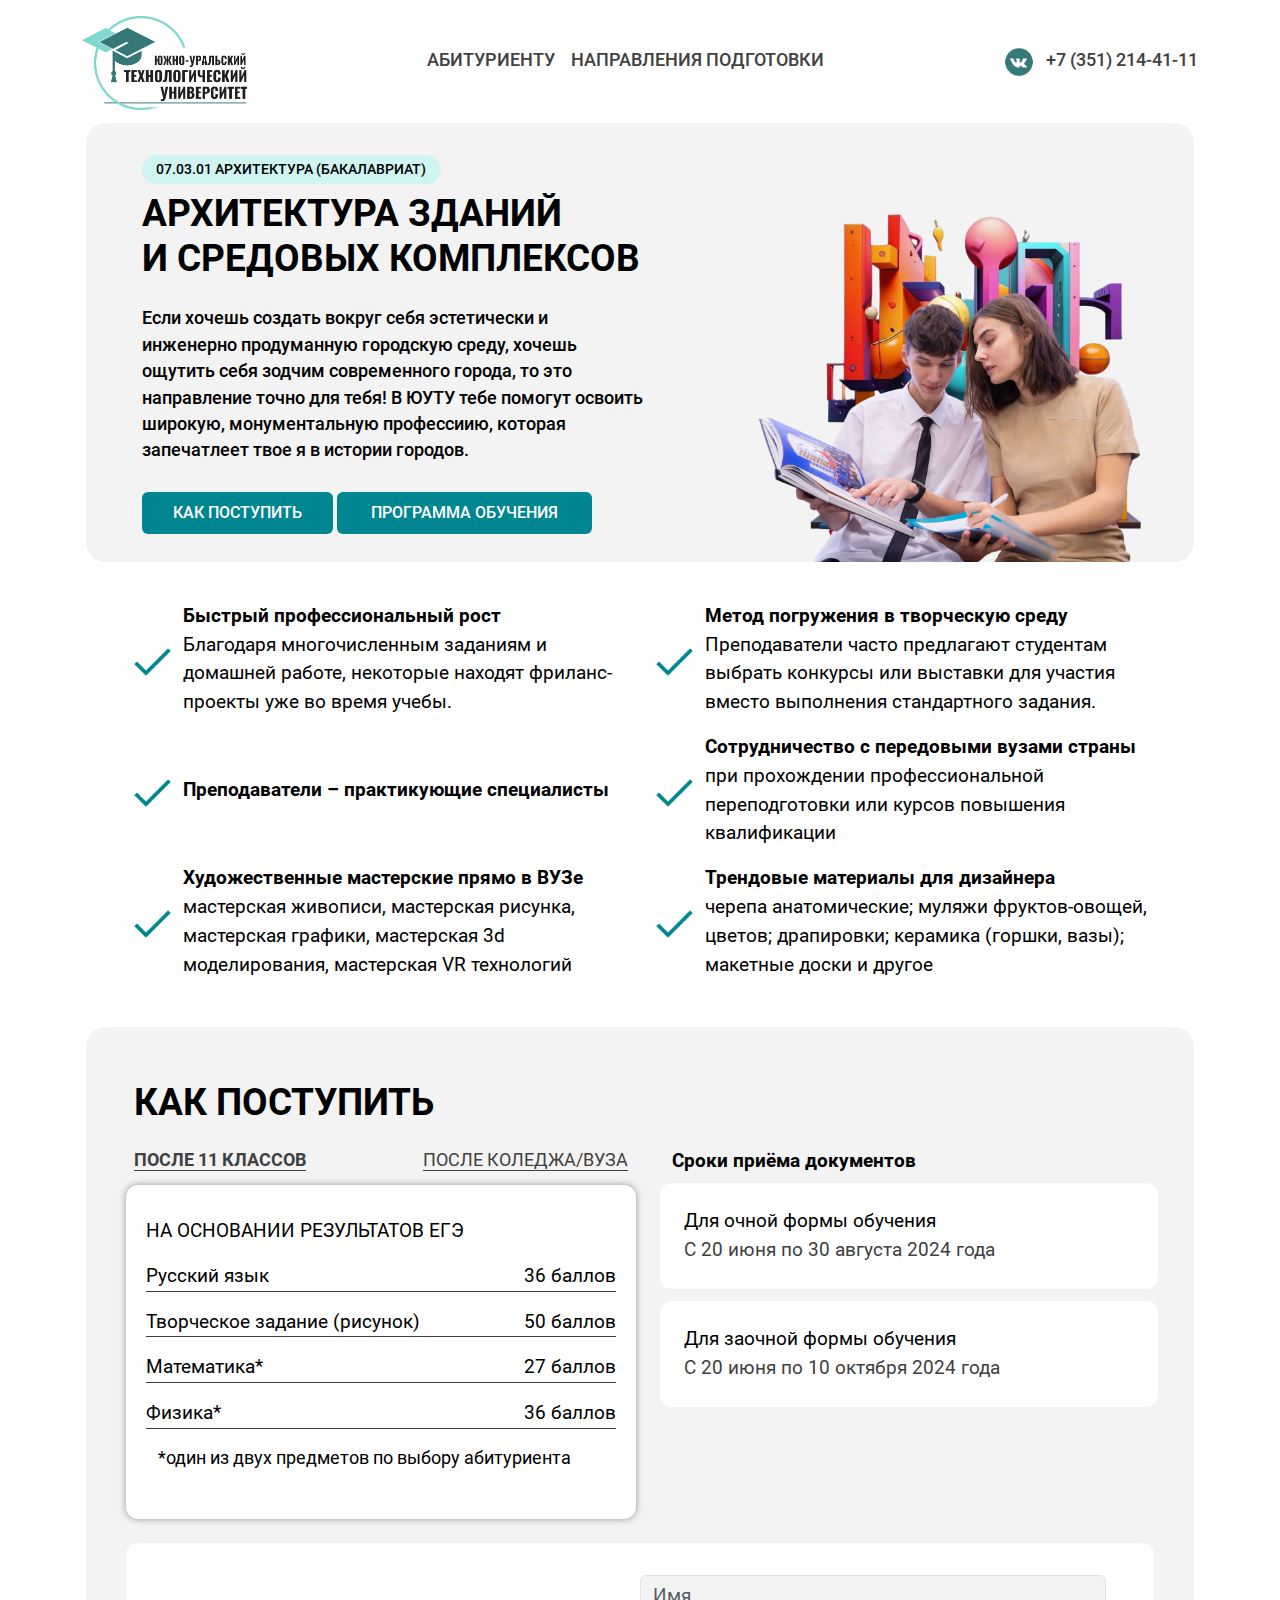
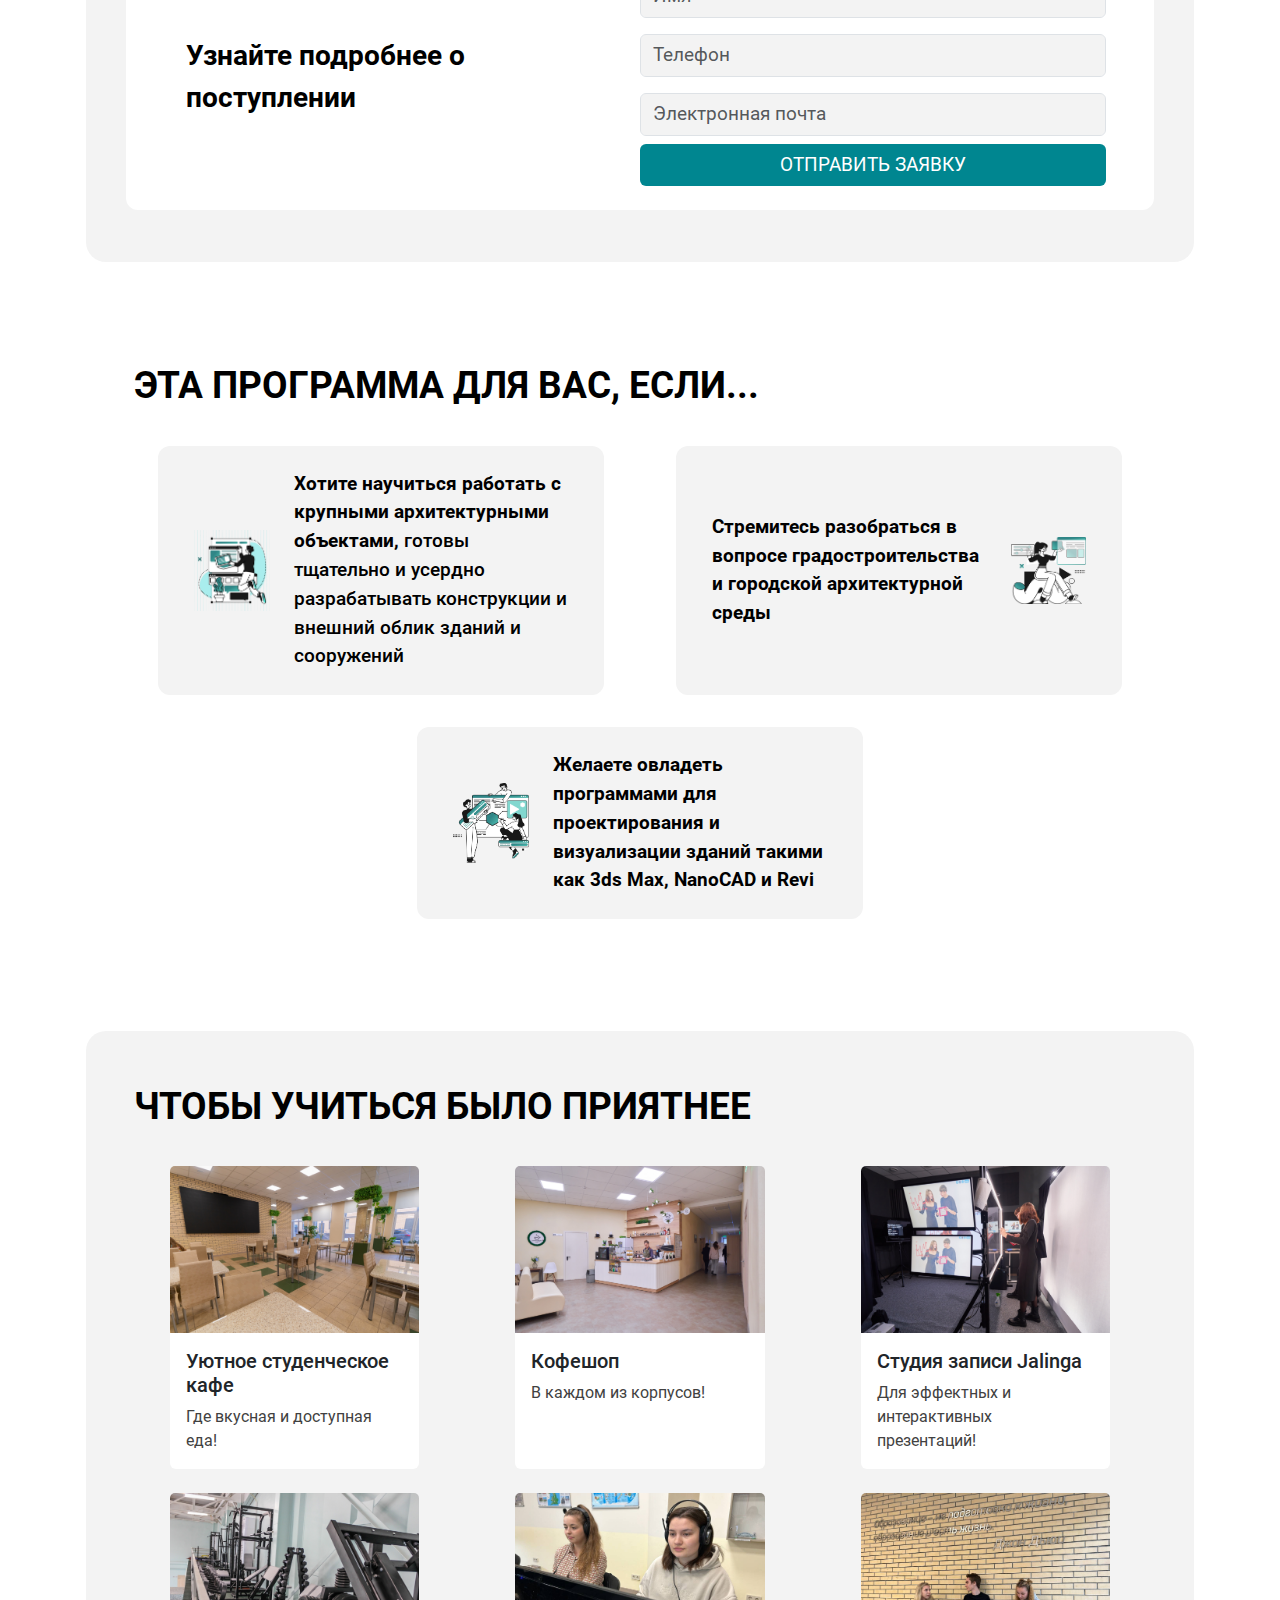
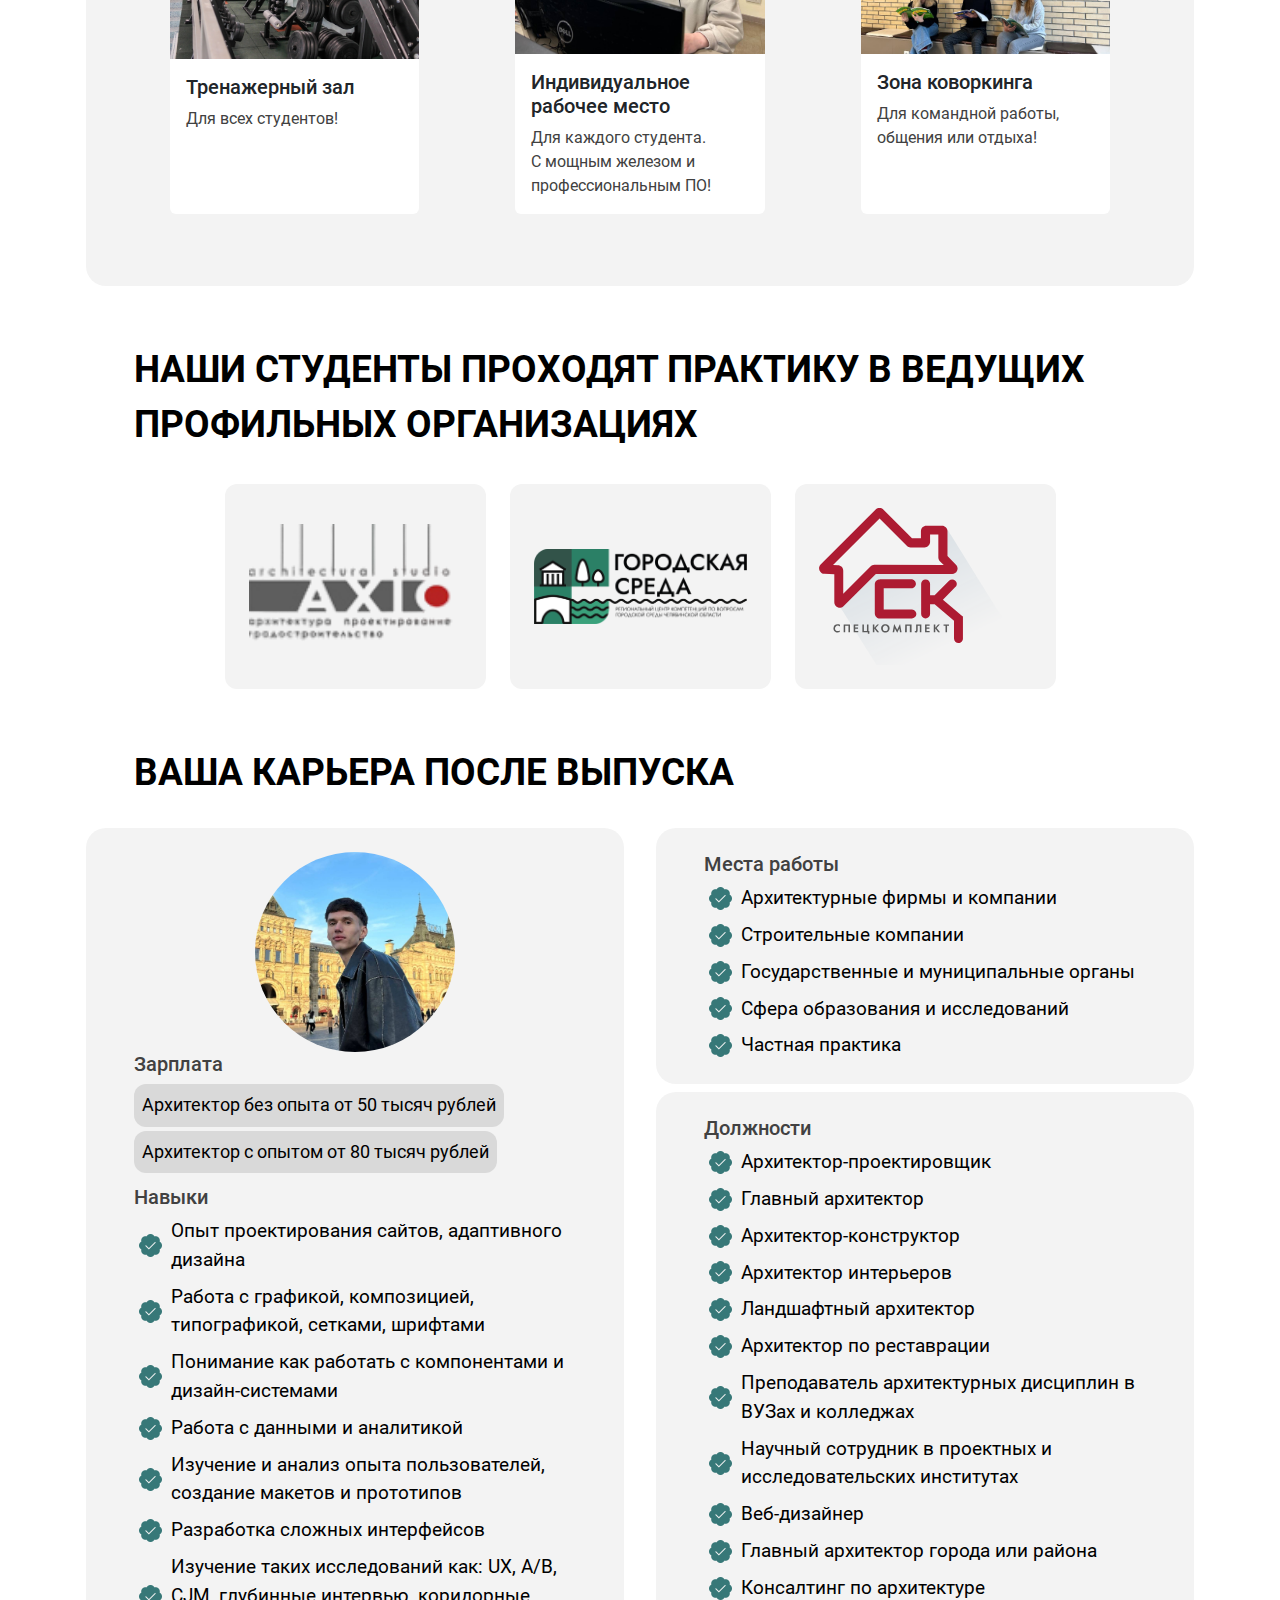
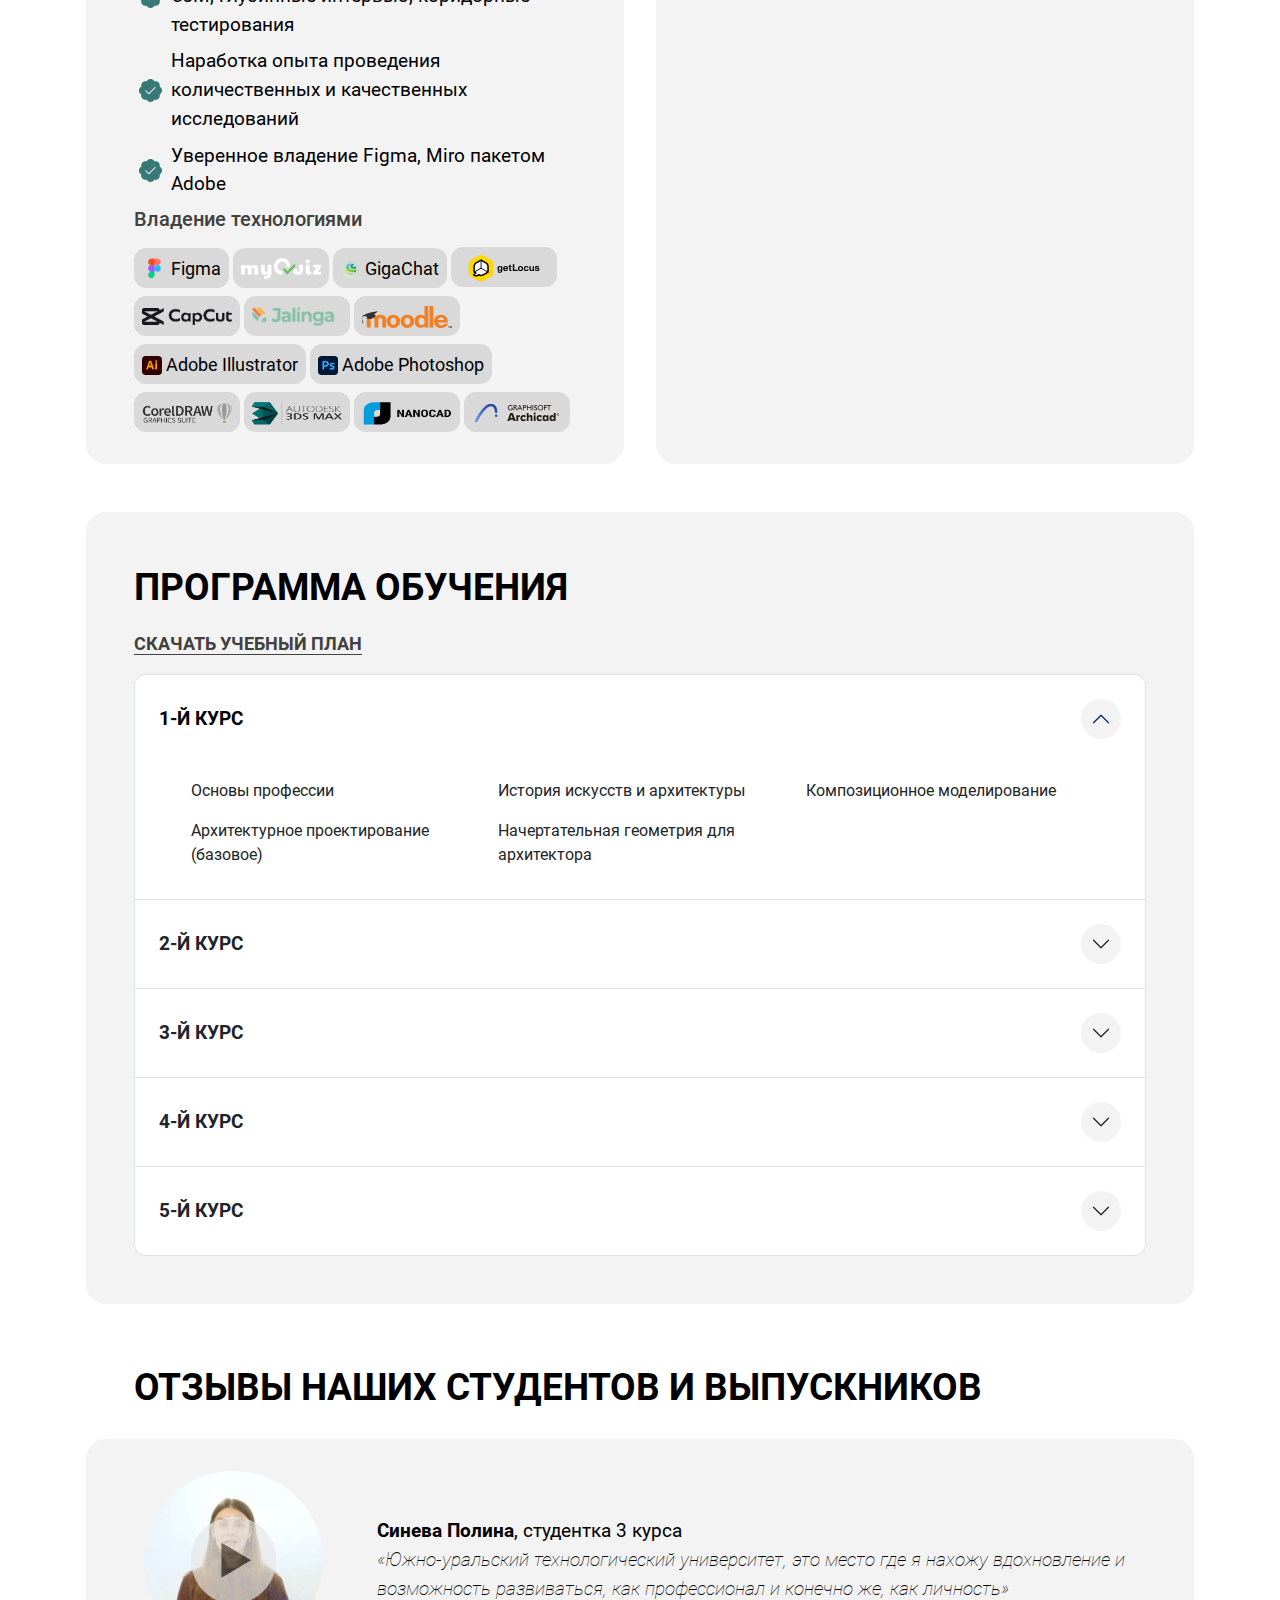
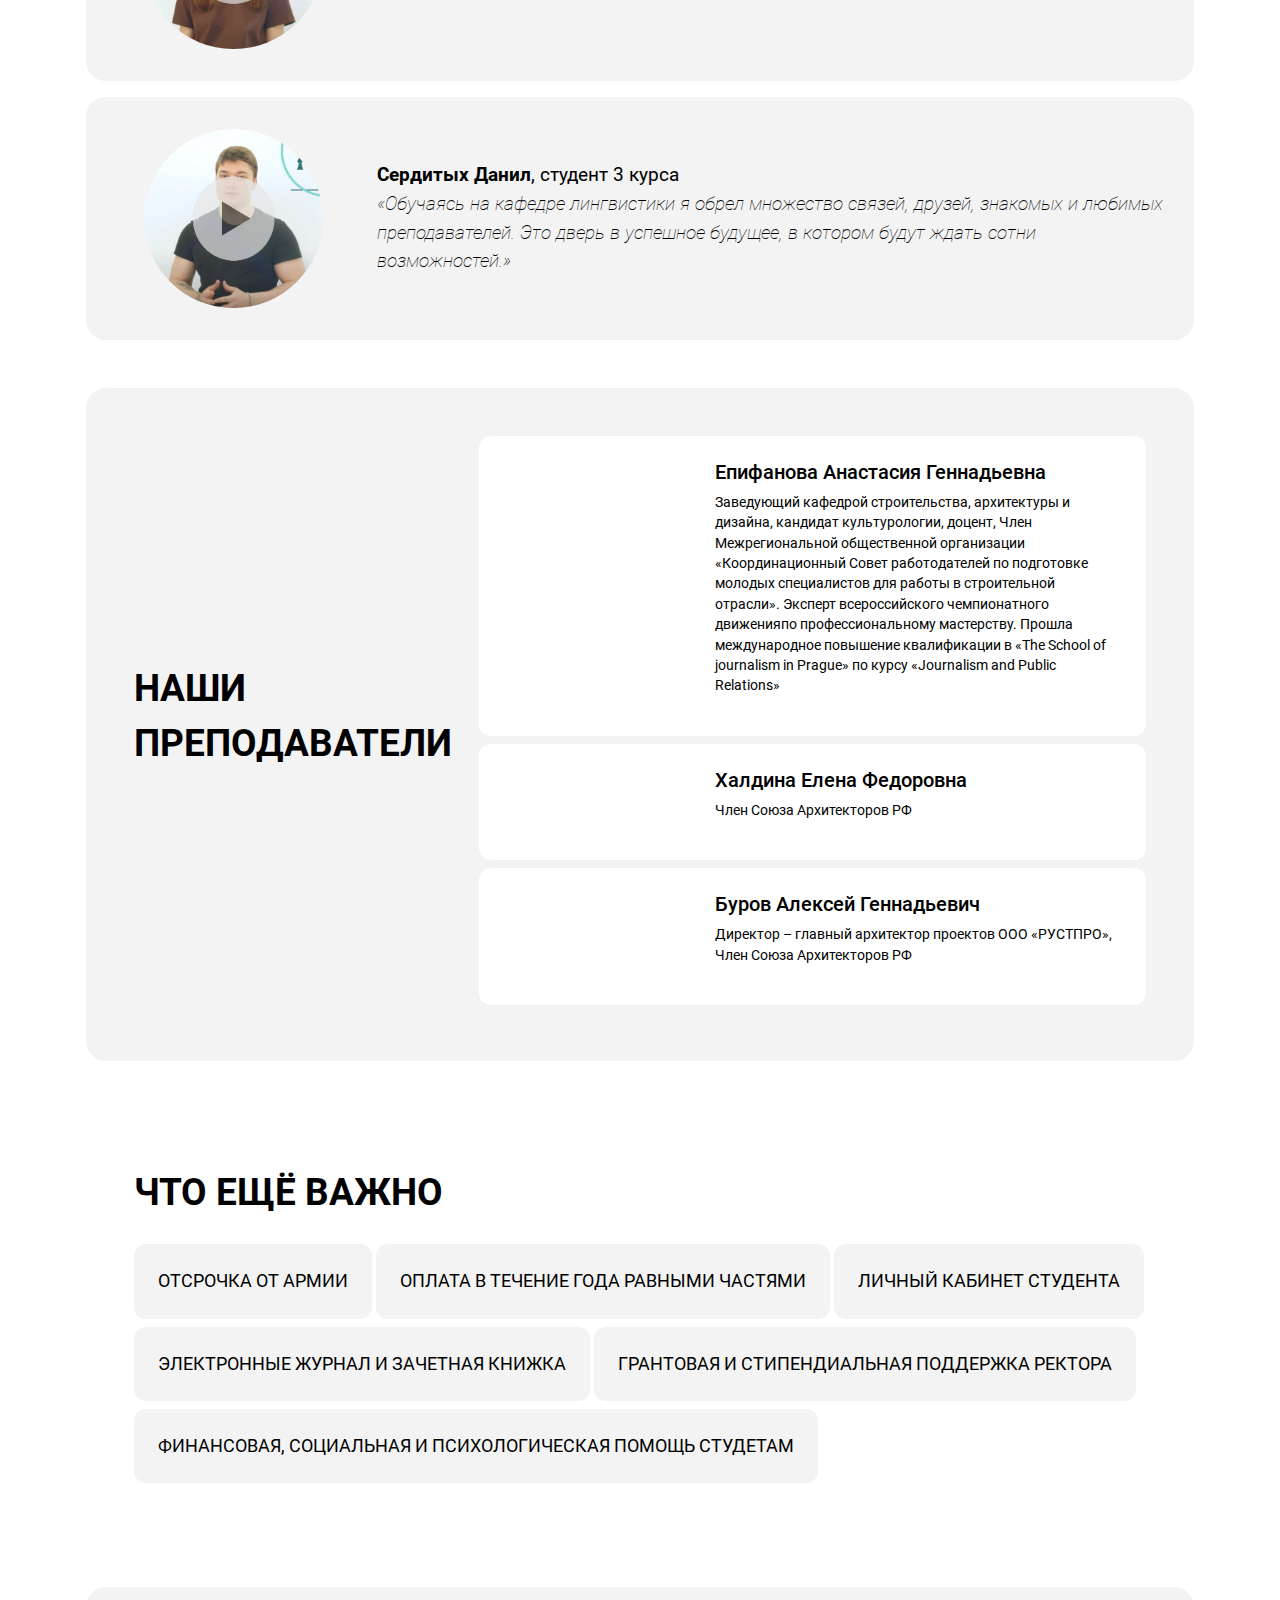
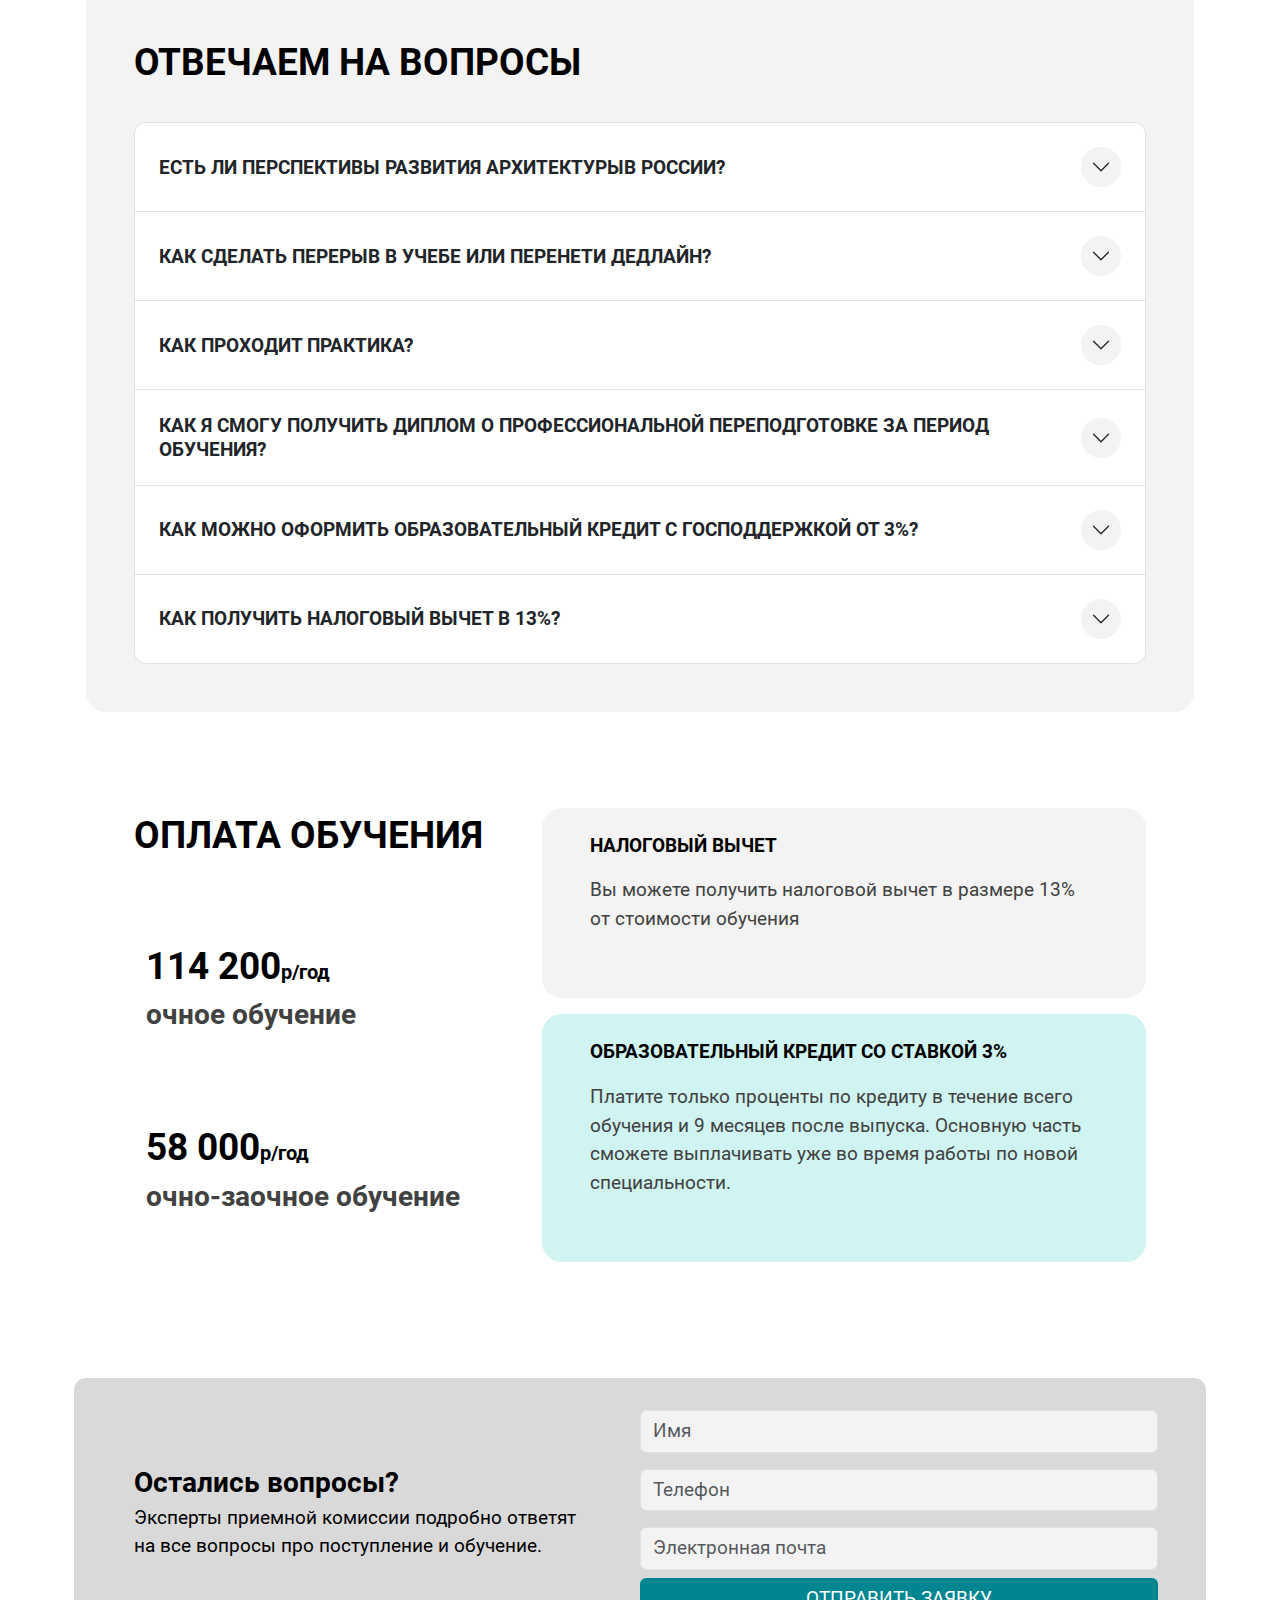
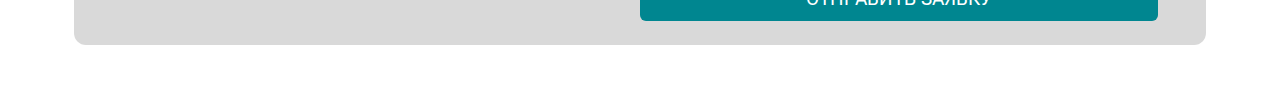
==== architecture/index.html @ c41c0ecf "Add architect" ====
<!DOCTYPE html>
<html lang="ru">

<head>
  <meta charset="UTF-8" />
  <meta name="viewport" content="width=device-width, initial-scale=1" />
  <meta http-equiv="Cache-Control" content="no-cache, no-store, must-revalidate" />
  <link rel="stylesheet" href="./css/bootstrap.min.css" />
  <link rel="stylesheet" href="./css/style.css" />
  <link rel="stylesheet" href="./css/media-style.css" />
  <script src="https://code.jquery.com/jquery-3.7.1.min.js"
    integrity="sha256-/JqT3SQfawRcv/BIHPThkBvs0OEvtFFmqPF/lYI/Cxo=" crossorigin="anonymous"></script>
  <title>Абитуриенту ЮУТУ</title>
</head>

<body>
  <!-- MODAL FOR VIDEO YOUTUBE -->
  <div class="modal fade" id="videoModal" tabindex="-1" data-bs-backdrop="static" data-bs-keyboard="false" role="dialog"
    aria-labelledby="videoModal" aria-hidden="true">
    <div class="modal-dialog modal-dialog-centered modal-lg">
      <div class="modal-content">
        <div class="modal-body">
          <button type="button" class="btn-close" data-bs-dismiss="modal" aria-label="Close"></button>
          <div>
            <iframe width="100%" height="500" src="" title="YouTube video player" frameborder="0"
              allow="accelerometer; autoplay; clipboard-write; encrypted-media; gyroscope; picture-in-picture; web-share"
              referrerpolicy="strict-origin-when-cross-origin" allowfullscreen></iframe>
          </div>
        </div>
      </div>
    </div>
  </div>

  <header>
    <nav class="navbar navbar-expand-lg bg-white">
      <div class="container">
        <a class="navbar-brand" href="https://inueco.ru">
          <img src="./img/logo.webp" alt="Logo" class="d-inline-block align-text-top" />
        </a>
        <div class="d-flex d-lg-none contact-block-wrapper align-items-center">
          <ul class="list-inline contact-block text-dark-suut">
            <li class="fs-7-suut list-inline-item contact-block-item"><a class="icon-link align-middle"
              target="_blank" href="https://vk.com/inuecochel">
              <img src="./img/vk.png" style="max-height:30px;" alt="">
            </a></li>
            
            <li class="fs-7-suut list-inline-item contact-block-item text-medium-suut text-transform-uppercase">
              <a href="tel:+73512144111"
                class="nav-link fs-7-suut  contact-block-item  text-dark-suut text-medium-suut text-transform-uppercase">+7
                (351) 214-41-11</a>
            </li>
          </ul>
        </div>
        <button class="navbar-toggler border-0" type="button" data-bs-toggle="collapse" data-bs-target="#navbarNav"
          aria-controls="navbarNav" aria-expanded="false" aria-label="Toggle navigation">
          <span class="navbar-toggler-icon border-0"></span>
        </button>
        <div class="collapse navbar-collapse justify-content-center me-3" id="navbarNav">
          <ul class="navbar-nav">
            <li class="nav-item border-bottom-animation">
              <a class="nav-link fs-7-suut text-dark-suut text-medium-suut text-transform-uppercase"
                href="https://www.inueco.ru/abiturientu/speczialnosti_i_napravleniya_podgotovki/"
                target="_blank">Абитуриенту</a>
            </li>
            <li class="nav-item border-bottom-animation">
              <a class="nav-link fs-7-suut text-dark-suut text-medium-suut text-transform-uppercase"
                href="/" target="">Направления подготовки</a>
            </li>
          </ul>
        </div>
        <div class="d-none d-lg-flex contact-block-wrapper align-items-center">
          <ul class="list-inline contact-block text-dark-suut">
            <li class="fs-7-suut list-inline-item contact-block-item align-middle"><a class="icon-link align-middle"
                target="_blank" href="https://vk.com/inuecochel">
                <img src="./img/vk.png" style="max-height:30px;" alt="">
              </a></li>
            <!-- <li class="fs-7-suut list-inline-item contact-block-item">TG</li> -->
            <li class="fs-7-suut list-inline-item contact-block-item text-medium-suut text-transform-uppercase">
              <a href="tel:+73512144111"
                class="nav-link fs-7-suut  contact-block-item  text-dark-suut text-medium-suut text-transform-uppercase">+7
                (351) 214-41-11</a>
            </li>
          </ul>
        </div>
      </div>
    </nav>
  </header>
  <section>
    <div class="container">
      <div class="mx-1 wrapper-specialization-info background-color-gray row px-3 pt-3 pb-1">
        <div class="col-12 row specialization-information m-lg-3">
          <div class="col-10">
            <p class="fs-8-suut text-medium-suut text-transform-uppercase label-specialization m-0">
              07.03.01 Архитектура (бакалавриат)
            </p>
          </div>
          <div class="col-7 mt-2  mt-md-2">
            <p class="fs-1-suut fw-bold text-transform-uppercase line-height-small py-0 m-0">
              Архитектура зданий <br />
              и средовых комплексов
            </p>
          </div>

          <div class="col-9 col-md-8 col-lg-6 mt-2 mt-md-4">
            <p class="fs-7-suut text-medium-suut m-0">
              Если хочешь создать вокруг себя эстетически и инженерно продуманную городскую среду, хочешь ощутить себя зодчим современного города, то это направление точно для тебя! В ЮУТУ тебе помогут освоить широкую, монументальную профессиию, которая запечатлеет твое я в истории городов.
            </p>
          </div>
          <div class="col-9 mb-2 mt-md-4">
            <a class="btn btn-primary-suut text-medium-suut text-transform-uppercase text-white mt-1 p-md-2 fs-btn-suut col-10 col-md-4 col-lg-3"
              href="#howDo" role="button">Как поступить</a>
            <a class="btn btn-primary-suut text-medium-suut text-transform-uppercase text-white mt-1 p-md-2 fs-btn-suut col-10 col-md-5 col-lg-4"
              href="#programmEducation" role="button">Программа обучения</a>
          </div>
        </div>
        <div class="specialization-img-back">
          <div class="students-img"></div>
          <div class="figure-img"></div>
        </div>
      </div>
    </div>
  </section>

  <!-- ПРЕИМУЩЕСТВА ОП -->
  <section>
    <div class="container mt-4 px-0 px-md-3 px-lg-5">
      <div class="row mx-auto justify-content-center">
        <div class="plus-specialization_block mt-3 col-11 col-lg-6 d-flex">
          <img class="d-block align-self-center" src="./img/icons8-галочка-480.png" alt="Преимущество" />
          <p class="m-0 ms-2 align-self-center fs-6-5-suut">
            <span class="fw-bold">Быстрый профессиональный рост</span>
            <br />
             Благодаря многочисленным заданиям и домашней работе, некоторые находят фриланс-проекты уже во время учебы.
          </p>
        </div>
        <div class="plus-specialization_block mt-3 col-11 col-lg-6 d-flex">
          <img class="d-block align-self-center" src="./img/icons8-галочка-480.png" alt="Преимущество" />
          <p class="m-0 ms-2 align-self-center fs-6-5-suut">
            <span class="fw-bold">Метод погружения в творческую среду</span>
            <br />
            Преподаватели часто предлагают студентам выбрать конкурсы или выставки для участия вместо выполнения стандартного задания.
          </p>
        </div>
        <div class="plus-specialization_block mt-3 col-11 col-lg-6 d-flex">
          <img class="d-block align-self-center" src="./img/icons8-галочка-480.png" alt="Преимущество" />
          <p class="m-0 ms-2 align-self-center fs-6-5-suut">
            <span class="fw-bold">Преподаватели – практикующие специалисты</span>
          </p>
        </div>
        <div class="plus-specialization_block mt-3 col-11 col-lg-6 d-flex">
          <img class="d-block align-self-center" src="./img/icons8-галочка-480.png" alt="Преимущество" />
          <p class="m-0 ms-2 align-self-center fs-6-5-suut">
            <span class="fw-bold">Сотрудничество с передовыми вузами страны </span>
            <br />
            при прохождении профессиональной переподготовки или курсов повышения квалификации
          </p>
        </div>
        <div class="plus-specialization_block mt-3 col-11 col-lg-6 d-flex">
          <img class="d-block align-self-center" src="./img/icons8-галочка-480.png" alt="Преимущество" />
          <p class="m-0 ms-2 align-self-center fs-6-5-suut">
            <span class="fw-bold">Художественные мастерские прямо в ВУЗе</span>
            <br />
            мастерская живописи, мастерская рисунка, мастерская графики, мастерская 3d моделирования, мастерская VR технологий
          </p>
        </div>
        <div class="plus-specialization_block mt-3 col-11 col-lg-6 d-flex">
          <img class="d-block align-self-center" src="./img/icons8-галочка-480.png" alt="Преимущество" />
          <p class="m-0 ms-2 align-self-center fs-6-5-suut">
            <span class="fw-bold">Трендовые материалы для дизайнера</span>
            <br />
            черепа анатомические; муляжи фруктов-овощей, цветов; драпировки; керамика (горшки, вазы); макетные доски и другое
          </p>
        </div>
      </div>
    </div>
  </section>

  <!-- КАК ПОСТУПИТЬ -->
  <section>
    <div id="howDo" class="container my-5">
      <div class="mx-1 wrapper background-color-gray px-3 px-lg-4 px-xl-5 py-4 py-xl-5">
        <div class="row">
          <p class="fs-1-suut fw-bold text-transform-uppercase">
            Как поступить
          </p>
        </div>

        <!-- ИИНФОРМАЦИЯ О ПОСТУПЛЕНИИ -->
        <div class="row justify-content-between">
          <div class="col-12 col-lg-6">
            <div class="row mb-2">
              <div class="col-6">
                <p id="btnBasisEGE" data-toggle="btnBasis" data-target="#basisEGE" data-targetHide="#basisVU"
                  data-btnHide="#btnBasisVU"
                  class="m-0 fs-7-suut fw-bold text-decoration-underline text-underline-offset text-transform-uppercase text-dark-suut "
                  role="button">
                  После 11 классов
                </p>
              </div>
              <div class="col-6">
                <p id="btnBasisVU" data-toggle="btnBasis" data-target="#basisVU" data-targetHide="#basisEGE"
                  data-btnHide="#btnBasisEGE"
                  class="m-0 fs-7-suut text-decoration-underline text-transform-uppercase text-end text-underline-offset text-dark-suut"
                  role="button">
                  После коледжа/вуза
                </p>
              </div>
            </div>

            <div class="row p-1">
              <div id="basisEGE" class="p-3 p-md-4 wrapper-inner background-color-white box-shadow animation-suut">
                <div class="p-2">
                  <div class="row">
                    <p class="fs-6-5-suut text-transform-uppercase ps-0">
                      На основании результатов ЕГЭ
                    </p>
                  </div>
                  <div class="row border-box-buttom-dark-suut mb-3">
                    <div class="col-8 col-sm-9 ps-0">
                      <p class="fs-6-5-suut m-0">Русский язык</p>
                    </div>
                    <div class="col-4 col-sm-3 pe-0">
                      <p class="fs-6-5-suut m-0 text-end">36 баллов</p>
                    </div>
                  </div>

                  <div class="row border-box-buttom-dark-suut my-3">
                    <div class="col-8 col-sm-9 ps-0">
                      <p class="fs-6-5-suut m-0">Творческое задание (рисунок)</p>
                    </div>
                    <div class="col-4 col-sm-3 pe-0">
                      <p class="fs-6-5-suut m-0 text-end">50 баллов</p>
                    </div>
                  </div>

                  <div class="row border-box-buttom-dark-suut my-3">
                    <div class="col-8 col-sm-9 ps-0">
                      <p class="fs-6-5-suut m-0">Математика*</p>
                    </div>
                    <div class="col-4 col-sm-3 pe-0">
                      <p class="fs-6-5-suut m-0 text-end">27 баллов</p>
                    </div>
                  </div>
                  <div class="row border-box-buttom-dark-suut my-3">
                    <div class="col-8 col-sm-9 ps-0">
                      <p class="fs-6-5-suut m-0">Физика*</p>
                    </div>
                    <div class="col-4 col-sm-3 pe-0">
                      <p class="fs-6-5-suut m-0 text-end">36 баллов</p>
                    </div>
                  </div>
                  <div>
                    <p class="fs-7-suut">*один из двух предметов по выбору абитуриента</p>
                  </div>
                </div>
              </div>

              <div id="basisVU"
                class="p-3 p-md-4 d-none wrapper-inner background-color-white box-shadow animation-suut">
                <div class="p-2">
                  <div class="row">
                    <p class="fs-6-5-suut text-transform-uppercase ps-0">
                      На основании вступительных испытаний
                    </p>
                  </div>
                  <div class="row border-box-buttom-dark-suut mb-3">
                    <div class="col-8 col-sm-9 ps-0">
                      <p class="fs-6-5-suut m-0">Русский язык</p>
                    </div>
                    <div class="col-4 col-sm-3 pe-0">
                      <p class="fs-6-5-suut m-0 text-end">50 баллов</p>
                    </div>
                  </div>

                  <div class="row border-box-buttom-dark-suut my-3">
                    <div class="col-8 col-sm-9 ps-0">
                      <p class="fs-6-5-suut m-0">Творческое задание (рисунок)</p>
                    </div>
                    <div class="col-4 col-sm-3 pe-0">
                      <p class="fs-6-5-suut m-0 text-end">50 баллов</p>
                    </div>
                  </div>

                  <div class="row border-box-buttom-dark-suut my-3">
                    <div class="col-8 col-sm-9 ps-0">
                      <p class="fs-6-5-suut m-0">Информационные технологии</p>
                    </div>
                    <div class="col-4 col-sm-3 pe-0">
                      <p class="fs-6-5-suut m-0 text-end">50 баллов</p>
                    </div>
                  </div>
                  <div>
                    <p class="fs-7-suut">вступительные испытания в виде компьютерного тестирования</p>
                  </div>
                </div>
              </div>
            </div>
          </div>
          <div class="col-12 col-lg-6 mt-2 mt-lg-0">
            <div class="row ms-lg-2 p-1 p-lg-0">
              <div class="col-12 mb-2">
                <p class="fs-6-5-suut fw-bold m-0">Сроки приёма документов</p>
              </div>
              <div class="col-12 wrapper-inner background-color-white p-3 p-md-4 mb-2">
                <p class="fs-6-5-suut m-0">Для очной формы обучения</p>
                <p class="fs-6-5-suut text-dark-suut m-0">
                  C 20 июня по 30 августа 2024 года
                </p>
              </div>
              <div class="col-12 wrapper-inner background-color-white p-3 p-md-4 mt-1">
                <p class="fs-6-5-suut m-0">Для заочной формы обучения</p>
                <p class="fs-6-5-suut text-dark-suut m-0">
                  C 20 июня по 10 октября 2024 года
                </p>
              </div>
            </div>
          </div>
        </div>
        <!-- КОНЕЦ ИИНФОРМАЦИЯ О ПОСТУПЛЕНИИ -->

        <!-- Форма обратной связи -->

        <div class="row p-1 mt-3">
          <div class="wrapper-inner background-color-white row mx-auto align-items-center py-4 px-lg-5">
            <div class="col-12 col-lg-6">
              <p class="fs-3 fw-bold p-0 m-0">
                Узнайте подробнее о поступлении
              </p>
            </div>

            <div class="col-12 col-lg-6 text-center">
              <span class="loader d-none my-5" id="loader_feedback_top"></span>
              <div class="d-none my-5" id="conglaturation_top">
                <img src="./img/icons8-галочка-480.png" width="48" alt="Форма отправлена">
                <p class="fs-6-5-suut text-medium-suut">Наши специалисты скоро с вами свяжутся</p>
              </div>
              <form action="https://api-abtr.science174.ru/feedback" method="post" id="topFormFeedback" class="d-flex row">
                <input type="text" class="fs-6-5-suut form-control my-2 from-control-input-suut" name="username" id="nameControl"
                  placeholder="Имя" />
                <input type="tel" class="fs-6-5-suut form-control my-2 from-control-input-suut" name="phone" id="phoneControl"
                  placeholder="Телефон" />
                <input type="email" class="fs-6-5-suut form-control my-2 from-control-input-suut" name="email" id="emailControl"
                  placeholder="Электронная почта" />
                <input type="hidden" name="specialization" value="07.03.01 Архитектура (бакалавриат), Архитектура зданий и средовых комплексов">
                <button class="btn btn-primary-suut fs-6-5-suut text-transform-uppercase">
                  Отправить заявку
                </button>
              </form>
            </div>
          </div>
        </div>
      </div>
    </div>
  </section>

  <!-- Эта программа подходит вам если -->
  <section>
    <div class="container mt-5">
      <div class="mx-1 wrapper px-3 px-lg-4 px-xl-5 py-4 py-xl-5">
        <div class="row">
          <p class="fs-1-suut fw-bold text-transform-uppercase">
            Эта программа для вас, если...
          </p>
        </div>
        <div class="row justify-content-center">
          <div class="col-12 col-lg-6 py-3 p-2 px-lg-5">
            <div class="wrapper-inner background-color-gray row p-2 p-lg-4 align-items-center h-100 min-height-170">
              <div class="col-3">
                <img src="./img/il-web2.webp" class="img-block-programm-for-you" alt="" />
              </div>
              <div class="col-9">
                <p class="fs-6-5-suut text-medium-suut m-0">
                  <b>Хотите научиться работать с крупными архитектурными объектами,</b> 
                  готовы тщательно и усердно разрабатывать конструкции и внешний облик зданий и сооружений
                </p>
              </div>
            </div>
          </div>

          <div class="col-12 col-lg-6 py-3 p-2 px-lg-5">
            <div class="wrapper-inner background-color-gray row p-2 p-lg-4 align-items-center h-100 min-height-170">
              <div class="col-9">
                <p class="fs-6-5-suut text-medium-suut m-0">
                  <b>Стремитесь разобраться в вопросе градостроительства и городской архитектурной среды</b>
                </p>
              </div>
              <div class="col-3">
                <img src="./img/il-web3.webp" class="img-block-programm-for-you" alt="" />
              </div>
            </div>
          </div>
          
          <div class="col-12 col-lg-6 py-3 p-2 px-lg-5">
            <div class="wrapper-inner background-color-gray row p-2 p-lg-4 align-items-center h-100 min-height-170">
              <div class="col-3">
                <img src="./img/il-web1.webp" class="img-block-programm-for-you" alt="" />
              </div>
              <div class="col-9">
                <p class="fs-6-5-suut text-medium-suut m-0">
                  <b>Желаете овладеть программами для проектирования и визуализации зданий такими как 3ds Max, NanoCAD и Revi </b> 
                
                </p>
              </div>
            </div>
          </div>

          
        </div>
      </div>
    </div>
  </section>

  <!-- ЧТОБЫ УЧИТЬСЯ БЫЛО ПРИЯТНЕЕ -->
  <section>
    <div class="container mt-5">
      <div class="mx-1 wrapper background-color-gray px-3 px-lg-4 px-xl-5 py-4 py-xl-5">
        <div class="row">
          <p class="fs-1-suut fw-bold text-transform-uppercase">
            Чтобы учиться было приятнее
          </p>
        </div>
        <div class="row mt-3">
          <div class="col-12 col-md-6 col-lg-4 mb-4 px-3 px-lg-5">
            <div class="card card-suut h-100" style="width: 100%">
              <img src="./img/stolov.jpg" class="card-img-top" alt="..." />
              <div class="card-body">
                <h5 class="card-title" id="notComfortableStudentsCaffe">Уютное студенческое кафе</h5>
                <p class="card-text text-dark-suut">
                  Где вкусная и доступная еда!
                </p>
              </div>
            </div>
          </div>

          <div class="col-12 col-md-6 col-lg-4 mb-4 px-3 px-lg-5">
            <div class="card card-suut h-100" style="width: 100%">
              <img src="./img/cafe.jpg" class="card-img-top" id="notCoffeShop" alt="..." />
              <div class="card-body">
                <h5 class="card-title" id="notCoffeShopText">Кофешоп</h5>
                <p class="card-text text-dark-suut">В каждом из корпусов!</p>
              </div>
            </div>
          </div>

          <div class="col-12 col-md-6 col-lg-4 mb-4 px-3 px-lg-5">
            <div class="card card-suut h-100" style="width: 100%">
              <img src="./img/jalinga.jpg" class="card-img-top" alt="..." />
              <div class="card-body">
                <h5 class="card-title">Студия записи Jalinga</h5>
                <p class="card-text text-dark-suut">
                  Для эффектных и интерактивных презентаций!
                </p>
              </div>
            </div>
          </div>

          <div class="col-12 col-md-6 col-lg-4 mb-4 px-3 px-lg-5">
            <div class="card card-suut h-100" style="width: 100%">
              <img src="./img/tSxKVfmH9n8.jpg" class="card-img-top" alt="..." />
              <div class="card-body">
                <h5 class="card-title">Тренажерный зал</h5>
                <p class="card-text text-dark-suut">Для всех студентов!</p>
              </div>
            </div>
          </div>

          <div class="col-12 col-md-6 col-lg-4 mb-4 px-3 px-lg-5">
            <div class="card card-suut h-100" style="width: 100%">
              <img src="./img/lingphone.jpg" class="card-img-top" alt="..." />
              <div class="card-body">
                <h5 class="card-title">Индивидуальное рабочее место</h5>
                <p class="card-text text-dark-suut">Для каждого студента. <br> С мощным железом и профессиональным ПО!</p>
              </div>
            </div>
          </div>

          <div class="col-12 col-md-6 col-lg-4 mb-4 px-3 px-lg-5">
            <div class="card card-suut h-100" style="width: 100%">
              <img src="./img/cowork.jpg" class="card-img-top" alt="..." />
              <div class="card-body">
                <h5 class="card-title">Зона коворкинга</h5>
                <p class="card-text text-dark-suut">Для командной работы, общения или отдыха!</p>
              </div>
            </div>
          </div>
        </div>
      </div>
    </div>
  </section>

  <!-- ПРАКТИКА СТУДЕНТОВ -->
  <section>
    <div class="container mt-5">
      <div class="mx-1 wrapper background-color-white px-3 px-lg-4 px-xl-5 py-2 py-xl-2">
        <div class="row">
          <p class="fs-1-suut fw-bold text-transform-uppercase">
            Наши студенты проходят практику в ведущих<br />профильных
            организациях
          </p>
        </div>
      </div>
    </div>
    <div class="container">
      <div class="wrapper background-color-white py-2 py-xl-2">
        <div class="row  justify-content-center">
          <div class="col-6 col-md-3 mb-4">
            <div class="wrapper-inner background-color-gray p-4 h-100 d-flex align-items-center">
              <img src="./img/axio.png" style="width: 100%" alt="Аксио" />
            </div>
          </div>
          <div class="col-6 col-md-3 mb-4">
            <div class="wrapper-inner background-color-gray p-4 h-100 d-flex d-flex align-items-center">
              <img src="./img/rck.png" style="width: 100%" alt="РЦК" />
            </div>
          </div>
          <div class="col-6 col-md-3 mb-4">
            <div class="wrapper-inner background-color-gray p-4 h-100 d-flex d-flex align-items-center">
              <img src="./img/spec_complect.svg" style="width: 100%" alt="Спецкомлект" />
            </div>
          </div>
          
        </div>
      </div>
    </div>
  </section>

  <!-- КАРЬЕРА  -->
  <section>
    <div class="container mt-3">
      <div class="mx-1 wrapper background-color-white px-3 px-lg-4 px-xl-5 py-2 py-xl-2">
        <div class="row">
          <p class="fs-1-suut fw-bold text-transform-uppercase">
            Ваша карьера после выпуска
          </p>
        </div>
      </div>
    </div>

    <div class="container mt-1">
      <div class="row">
        <div class="col-12 col-lg-6">
          <div class="mx-1 wrapper background-color-gray px-3 px-lg-4 px-xl-5 py-2 py-xl-4 h-100">
            <div class="row">
              <div class="col-12 text-center">
                <img src="./img/shkal2.jpg" class="border-circle" height="200px" alt="Фото в резюме" />
              </div>
            </div>
            <div class="row mb-2">
              <div class="col-12">
                <h5 class="text-dark-suut">Зарплата</h5>
                <div class="wrapper-inner mb-1">
                  <p class="fs-7-suut m-0 p-2 d-inline-block background-color-gray-dark border-suut-12">
                    Архитектор без опыта от 50 тысяч рублей
                  </p>
                </div>
                <div class="wrapper-inner mb-1">
                  <p class="fs-7-suut m-0 p-2 d-inline-block background-color-gray-dark border-suut-12">
                    Архитектор с опытом  от 80 тысяч рублей
                  </p>
                </div>
              </div>
            </div>
            <div class="row mb-2">
              <div class="col-12">
                <h5 class="text-dark-suut">Навыки</h5>
                <div class="mx-1 mt-2 d-flex align-items-center">
                  <img src="./img/check-resume.png" class="align-middle" width="25px" alt="" />
                  <p class="d-inline-block my-0 ms-2 fs-6-5-suut">
                    Опыт проектирования сайтов, адаптивного дизайна
                  </p>
                </div>

                <div class="mx-1 mt-2 d-flex align-items-center">
                  <img src="./img/check-resume.png" class="align-middle" width="25px" alt="" />
                  <p class="d-inline-block my-0 ms-2 fs-6-5-suut">
                    Работа с графикой, композицией, типографикой, сетками, шрифтами 
                  </p>
                </div>

                <div class="mx-1 mt-2 d-flex align-items-center">
                  <img src="./img/check-resume.png" class="align-middle" width="25px" alt="" />
                  <p class="d-inline-block my-0 ms-2 fs-6-5-suut">
                    Понимание как работать с компонентами и дизайн-системами
                  </p>
                </div>

                <div class="mx-1 mt-2 d-flex align-items-center">
                  <img src="./img/check-resume.png" class="align-middle" width="25px" alt="" />
                  <p class="d-inline-block my-0 ms-2 fs-6-5-suut">
                    Работа с данными и аналитикой
                  </p>
                </div>

                <div class="mx-1 mt-2 d-flex align-items-center">
                  <img src="./img/check-resume.png" class="align-middle" width="25px" alt="" />
                  <p class="d-inline-block my-0 ms-2 fs-6-5-suut">
                    Изучение и анализ опыта пользователей, создание макетов и прототипов
                  </p>
                </div>

                <div class="mx-1 mt-2 d-flex align-items-center">
                  <img src="./img/check-resume.png" class="align-middle" width="25px" alt="" />
                  <p class="d-inline-block my-0 ms-2 fs-6-5-suut">
                    Разработка сложных интерфейсов
                  </p>
                </div>

                <div class="mx-1 mt-2 d-flex align-items-center">
                  <img src="./img/check-resume.png" class="align-middle" width="25px" alt="" />
                  <p class="d-inline-block my-0 ms-2 fs-6-5-suut">
                    Изучение таких исследований как: UX, A/B, CJM, глубинные интервью, коридорные тестирования
                  </p>
                </div>

                <div class="mx-1 mt-2 d-flex align-items-center">
                  <img src="./img/check-resume.png" class="align-middle" width="25px" alt="" />
                  <p class="d-inline-block my-0 ms-2 fs-6-5-suut">
                    Наработка опыта проведения количественных и качественных исследований
                  </p>
                </div>
                <div class="mx-1 mt-2 d-flex align-items-center">
                  <img src="./img/check-resume.png" class="align-middle" width="25px" alt="" />
                  <p class="d-inline-block my-0 ms-2 fs-6-5-suut">
                    Уверенное владение Figma, Miro пакетом Adobe
                  </p>
                </div>
              </div>
            </div>
            <div class="row mb-2">
              <div class="col-12">
                <h5 class="text-dark-suut">Владение технологиями</h5>
                <div class="mt-2 d-inline-block border-suut-12 background-color-gray-dark p-2 min-height">
                  <img src="./img/figma.png" class="align-middle" width="25px" alt="" />
                  <p class="d-inline my-0 fs-7-suut align-middle">Figma</p>
                </div>
                <div class="mt-2 d-inline-block border-suut-12 background-color-gray-dark p-2 min-height">
                  <img src="./img/myquiz.svg" class="align-middle" width="80px" alt="" />
                  <!-- <p class="d-inline  my-0   fs-6-5-suut align-middle">Figma</p> -->
                </div>
                <div class="mt-2 d-inline-block border-suut-12 background-color-gray-dark p-2 min-height">
                  <img src="./img/gigacha.png" class="align-middle" width="20px" alt="" />
                  <p class="d-inline my-0 fs-7-suut align-middle">GigaChat</p>
                </div>
                <div class="mt-2 d-inline-block border-suut-12 background-color-gray-dark p-2 min-height">
                  <img src="./img/getlocus.svg" class="align-middle" width="90px" alt="" />
                  <!-- <p class="d-inline  my-0   fs-6-5-suut align-middle">Figma</p> -->
                </div>
                <div class="mt-2 d-inline-block border-suut-12 background-color-gray-dark p-2 min-height">
                  <img src="./img/cupcut.png" class="align-middle" width="90px" alt="" />
                  <!-- <p class="d-inline  my-0   fs-6-5-suut align-middle">Figma</p> -->
                </div>
                <div class="mt-2 d-inline-block border-suut-12 background-color-gray-dark p-2 min-height">
                  <img src="./img/Jalinga_logo_color.png" class="align-middle" width="90px" alt="" />
                  <!-- <p class="d-inline  my-0   fs-6-5-suut align-middle">Figma</p> -->
                </div>
                <div class="mt-2 d-inline-block border-suut-12 background-color-gray-dark p-2 min-height">
                  <img src="./img/moodle_logo_TM.svg" class="align-middle" width="90px" alt="" />
                  <!-- <p class="d-inline  my-0   fs-6-5-suut align-middle">Figma</p> -->
                </div>
                <div class="mt-2 d-inline-block border-suut-12 background-color-gray-dark p-2 min-height">
                  <img src="./img/Adobe_Illustrator.png" class="align-middle" width="20px" alt="" />
                  <p class="d-inline  my-0   fs-7-suut align-middle">Adobe Illustrator</p>
                </div>
                <div class="mt-2 d-inline-block border-suut-12 background-color-gray-dark p-2 min-height">
                  <img src="./img/Adobe_Photoshop.png" class="align-middle" width="20px" alt="" />
                  <p class="d-inline  my-0   fs-7-suut align-middle">Adobe Photoshop</p>
                </div>
                <div class="mt-2 d-inline-block border-suut-12 background-color-gray-dark p-2 min-height">
                  <img src="./img/CorelDraw.png" class="align-middle" width="90px" alt="" />
                  <!-- <p class="d-inline  my-0   fs-6-5-suut align-middle">Adobe Photoshop</p> -->
                </div>
                <div class="mt-2 d-inline-block border-suut-12 background-color-gray-dark p-2 min-height">
                  <img src="./img/3dsmax.webp" class="align-middle" width="90px" style="max-height: 100%;" alt="" />
                  <!-- <p class="d-inline  my-0   fs-6-5-suut align-middle">Adobe Photoshop</p> -->
                </div>
                <div class="mt-2 d-inline-block border-suut-12 background-color-gray-dark p-2 min-height">
                  <img src="./img/nanocad.webp" class="align-middle" width="90px" style="max-height: 100%;" alt="" />
                  <!-- <p class="d-inline  my-0   fs-6-5-suut align-middle">Adobe Photoshop</p> -->
                </div>
                <div class="mt-2 d-inline-block border-suut-12 background-color-gray-dark p-2 min-height">
                  <img src="./img/archicad.svg" class="align-middle" width="90px" alt="" />
                  <!-- <p class="d-inline  my-0   fs-6-5-suut align-middle">Adobe Photoshop</p> -->
                </div>
              </div>
            </div>
          </div>
        </div>

        <div class="col-12 col-lg-6 mt-2 mt-lg-0 d-flex flex-column">
          <div class="col-12">
            <div class="mx-1 wrapper background-color-gray px-3 px-lg-4 px-xl-5 py-3 py-xl-4 h-100">
              <h5 class="text-dark-suut">Места работы</h5>
              <div class="mx-1 mt-2 d-flex align-items-center">
                <img src="./img/check-resume.png" class="align-middle" width="25px" alt="" />
                <p class="d-inline-block my-0 ms-2 fs-6-5-suut">
                  Архитектурные фирмы и компании
                </p>
              </div>
              <div class="mx-1 mt-2 d-flex align-items-center">
                <img src="./img/check-resume.png" class="align-middle" width="25px" alt="" />
                <p class="d-inline-block my-0 ms-2 fs-6-5-suut">
                  Строительные компании 
                </p>
              </div>
              <div class="mx-1 mt-2 d-flex align-items-center">
                <img src="./img/check-resume.png" class="align-middle" width="25px" alt="" />
                <p class="d-inline-block my-0 ms-2 fs-6-5-suut">
                  Государственные и муниципальные органы 
                </p>
              </div>
              <div class="mx-1 mt-2 d-flex align-items-center">
                <img src="./img/check-resume.png" class="align-middle" width="25px" alt="" />
                <p class="d-inline-block my-0 ms-2 fs-6-5-suut">
                  Сфера образования и исследований 
                </p>
              </div>
              <div class="mx-1 mt-2 d-flex align-items-center">
                <img src="./img/check-resume.png" class="align-middle" width="25px" alt="" />
                <p class="d-inline-block my-0 ms-2 fs-6-5-suut">
                  Частная практика 
                </p>
              </div>
              
              
            </div>
          </div>
          <div class="col-12 mt-2 flex-fill">
            <div class="mx-1 wrapper background-color-gray px-3 px-lg-4 px-xl-5 py-3 py-xl-4 h-100">
              <h5 class="text-dark-suut">Должности</h5>
              <div class="mx-1 mt-2 d-flex align-items-center">
                <img src="./img/check-resume.png" class="align-middle" width="25px" alt="" />
                <p class="d-inline-block my-0 ms-2 fs-6-5-suut">
                  Архитектор-проектировщик
                </p>
              </div>
              <div class="mx-1 mt-2 d-flex align-items-center">
                <img src="./img/check-resume.png" class="align-middle" width="25px" alt="" />
                <p class="d-inline-block my-0 ms-2 fs-6-5-suut">
                  Главный архитектор 
                </p>
              </div>
              <div class="mx-1 mt-2 d-flex align-items-center">
                <img src="./img/check-resume.png" class="align-middle" width="25px" alt="" />
                <p class="d-inline-block my-0 ms-2 fs-6-5-suut">
                  Архитектор-конструктор
                </p>
              </div>
              <div class="mx-1 mt-2 d-flex align-items-center">
                <img src="./img/check-resume.png" class="align-middle" width="25px" alt="" />
                <p class="d-inline-block my-0 ms-2 fs-6-5-suut">
                  Архитектор интерьеров
                </p>
              </div>
              <div class="mx-1 mt-2 d-flex align-items-center">
                <img src="./img/check-resume.png" class="align-middle" width="25px" alt="" />
                <p class="d-inline-block my-0 ms-2 fs-6-5-suut">
                  Ландшафтный архитектор
                </p>
              </div>
              <div class="mx-1 mt-2 d-flex align-items-center">
                <img src="./img/check-resume.png" class="align-middle" width="25px" alt="" />
                <p class="d-inline-block my-0 ms-2 fs-6-5-suut">
                  Архитектор по реставрации
                </p>
              </div>
              <div class="mx-1 mt-2 d-flex align-items-center">
                <img src="./img/check-resume.png" class="align-middle" width="25px" alt="" />
                <p class="d-inline-block my-0 ms-2 fs-6-5-suut">
                  Преподаватель архитектурных дисциплин в ВУЗах и колледжах
                </p>
              </div>
              <div class="mx-1 mt-2 d-flex align-items-center">
                <img src="./img/check-resume.png" class="align-middle" width="25px" alt="" />
                <p class="d-inline-block my-0 ms-2 fs-6-5-suut">
                  Научный сотрудник в проектных и исследовательских институтах
                </p>
              </div>
              <div class="mx-1 mt-2 d-flex align-items-center">
                <img src="./img/check-resume.png" class="align-middle" width="25px" alt="" />
                <p class="d-inline-block my-0 ms-2 fs-6-5-suut">Веб-дизайнер</p>
              </div>
              <div class="mx-1 mt-2 d-flex align-items-center">
                <img src="./img/check-resume.png" class="align-middle" width="25px" alt="" />
                <p class="d-inline-block my-0 ms-2 fs-6-5-suut">
                  Главный архитектор города или района
                </p>
              </div>
              <div class="mx-1 mt-2 d-flex align-items-center">
                <img src="./img/check-resume.png" class="align-middle" width="25px" alt="" />
                <p class="d-inline-block my-0 ms-2 fs-6-5-suut">
                  Консалтинг по архитектуре
                </p>
              </div>
            </div>
          </div>
        </div>
      </div>
    </div>
  </section>

  <!-- ПРОГРАММА ОБУЧЕНИЯ -->
  <section>
    <div id="programmEducation" class="container mt-5">
      <div class="mx-1 wrapper background-color-gray px-3 px-lg-4 px-xl-5 py-4 py-xl-5">
        <div class="row">
          <p class="fs-1-suut fw-bold text-transform-uppercase">
            Программа обучения
          </p>
        </div>
        <div class="row">
          <div class="col-12">
            <a class="m-0 fs-7-suut fw-bold text-decoration-underline text-underline-offset text-transform-uppercase text-dark-suut"
              href="https://www.inueco.ru/sveden/files/001891.pdf" target="_blank">Скачать учебный план</a>
          </div>
        </div>
        <div class="row mt-3">
          <div class="accordion" id="accordionBlockOP">
            <div class="accordion-item">
              <h2 class="accordion-header">
                <button class="accordion-button fs-6-5-suut fw-bold text-transform-uppercase p-4" type="button"
                  data-bs-toggle="collapse" data-bs-target="#collapseOneOP" aria-expanded="true"
                  aria-controls="collapseOneOP">
                  1-й курс
                </button>
              </h2>
              <div id="collapseOneOP" class="accordion-collapse collapse show" data-bs-parent="#accordionBlockOP">
                <div class="accordion-body">
                  <div class="row mx-auto px-4">
                    <div class="col-12 col-md-6 col-lg-4">
                      <p сlass="fs-6-5-suut">Основы профессии </p>
                      <p сlass="fs-6-5-suut">Архитектурное проектирование (базовое)</p>
                     

                    </div>
                    <div class="col-12 col-md-6 col-lg-4">
                      <p сlass="fs-6-5-suut">История искусств и архитектуры </p>
                      <p сlass="fs-6-5-suut">Начертательная геометрия для архитектора</p>

                    </div>
                    <div class="col-12 col-md-6 col-lg-4">
                      <p сlass="fs-6-5-suut">Композиционное моделирование</p>
                      
                    </div>
                  </div>
                </div>
              </div>
            </div>
            <div class="accordion-item">
              <h2 class="accordion-header">
                <button class="accordion-button collapsed fs-6-5-suut fw-bold text-transform-uppercase p-4"
                  type="button" data-bs-toggle="collapse" data-bs-target="#collapseTwoOP" aria-expanded="false"
                  aria-controls="collapseTwoOP">
                  2-й курс
                </button>
              </h2>
              <div id="collapseTwoOP" class="accordion-collapse collapse" data-bs-parent="#accordionBlockOP">
                <div class="accordion-body">
                  <div class="row mx-auto px-4">
                    <div class="col-12 col-md-6 col-lg-4">
                      <p сlass="fs-6-5-suut">Архитектурное проектирование (базовое)</p>
                      <p сlass="fs-6-5-suut">Композиционное моделирование</p>

                    </div>
                    <div class="col-12 col-md-6 col-lg-4">
                      <p сlass="fs-6-5-suut">История искусств и архитектуры </p>
                      <p сlass="fs-6-5-suut">Теория архитектуры 	</p>

                    </div>
                    <div class="col-12 col-md-6 col-lg-4">
                      <p сlass="fs-6-5-suut">Компьютерная графика в проектировании	</p>
                      <p сlass="fs-6-5-suut">Архитектурные конструкции		</p>

                    </div>
                  </div>
                </div>
              </div>
            </div>
            <div class="accordion-item">
              <h2 class="accordion-header">
                <button class="accordion-button collapsed fs-6-5-suut fw-bold text-transform-uppercase p-4"
                  type="button" data-bs-toggle="collapse" data-bs-target="#collapseThreeOP" aria-expanded="false"
                  aria-controls="collapseThreeOP">
                  3-й курс
                </button>
              </h2>
              <div id="collapseThreeOP" class="accordion-collapse collapse" data-bs-parent="#accordionBlockOP">
                <div class="accordion-body">
                  <div class="row mx-auto px-4">
                    <div class="col-12 col-md-6 col-lg-6">
                      <p сlass="fs-6-5-suut">Комплексное формирование архитектурных объектов</p>
                      <p сlass="fs-6-5-suut">Планировка, благоустройство, ландшафт территорий</p>
                      
                    </div>
                    <div class="col-12 col-md-6 col-lg-6">
                      <p сlass="fs-6-5-suut">Инженерное оборудование зданий	</p>
                      <p сlass="fs-6-5-suut">Компьютерная графика в архитектуре и дизайне</p>
                    </div>  
                  </div>
                  
                </div>
              </div>
            </div>
            <div class="accordion-item">
              <h2 class="accordion-header">
                <button class="accordion-button collapsed fs-6-5-suut fw-bold text-transform-uppercase p-4"
                  type="button" data-bs-toggle="collapse" data-bs-target="#collapseThreePlusOP" aria-expanded="false"
                  aria-controls="collapseThreePlusOP">
                  4-й курс
                </button>
              </h2>
              <div id="collapseThreePlusOP" class="accordion-collapse collapse" data-bs-parent="#accordionBlockOP">
                <div class="accordion-body">
                  <div class="row mx-auto px-4">
                    <div class="col-12 col-md-6 col-lg-6">
                      <p сlass="fs-6-5-suut">Инновации в архитектуре</p>
                      <p сlass="fs-6-5-suut">Дизайн архитектурной среды </p>
                      
                    </div>
                    <div class="col-12 col-md-6 col-lg-6">
                      <p сlass="fs-6-5-suut">Планировка, благоустройство, ландшафт территорий	</p>
                      <p сlass="fs-6-5-suut">Инженерное оборудование зданий</p>
                    </div>  
                  </div>
                  
                </div>
              </div>
            </div>
            <div class="accordion-item">
              <h2 class="accordion-header">
                <button class="accordion-button collapsed fs-6-5-suut fw-bold text-transform-uppercase p-4"
                  type="button" data-bs-toggle="collapse" data-bs-target="#collapseFourOP" aria-expanded="false"
                  aria-controls="collapseFourOP">
                  5-й курс
                </button>
              </h2>
              <div id="collapseFourOP" class="accordion-collapse collapse" data-bs-parent="#accordionBlockOP">
                <div class="accordion-body">
                  <div class="row mx-auto px-4">
                    <div class="col-12 col-md-6 col-lg-6">
                      <p сlass="fs-6-5-suut">Предпроектный анализ</p>
                      <p сlass="fs-6-5-suut">Архитектурное проектирование (основное)</p>
                      <p сlass="fs-6-5-suut">Реновация зданий и территорий</p>
                    </div>
                    <div class="col-12 col-md-6 col-lg-6">
                      <p сlass="fs-6-5-suut">Организация профессиональной деятельности</p>
                      <p сlass="fs-6-5-suut">Комплексное системное проектирование</p>
                     
                    </div>
                    
                  </div>
                </div>
              </div>
            </div>
          </div>
        </div>
      </div>
    </div>
  </section>

  <!-- ОТЗЫВЫ СТУДЕНТОВ И ВЫПУСКНИКОВ -->
  <section>
    <div class="container mt-5">
      <div class="mx-1 wrapper background-color-white px-3 px-lg-4 px-xl-5 py-2 py-xl-2">
        <div class="row">
          <p class="fs-1-suut fw-bold text-transform-uppercase">
            Отзывы наших студентов и выпускников
          </p>
        </div>
      </div>
    </div>
    <div class="container">
      <div class="wrapper background-color-gray mx-1 p-2 p-md-4 h-100 d-flex align-items-center">
        <div class="row">
          <div class="col-3 p-0 p-md-2 text-center my-auto">
            <img src="./img/СиневаPlay.JPG" data-bs-toggle="modal" data-target="#videoModal" data-bs-target="#videoModal"
              data-theVideo="https://www.youtube.com/embed/hDItRMraexw?si=L4a4pbo3jY-wceQJ" class="" role="button"
              style="border-radius: 50%; width: 70%" alt="" />
          </div>
          <div class="col-9 my-auto p-0 p-md-2">
            <p class="fs-6-5-suut m-0 p-0"><b>Синева Полина</b>, студентка 3 курса</p>
            <p class="fs-6-5-suut m-0">
              <q class="fst-italic ">Южно-уральский технологический университет, это место где я нахожу вдохновление и
                возможность развиваться, как профессионал и конечно же, как личность</q>
            </p>
          </div>
        </div>
      </div>

      <div class="wrapper background-color-gray mt-3 mx-1 p-2 p-md-4 h-100 d-flex align-items-center">
        <div class="row">
          <div class="col-3 text-center my-auto p-0 p-md-2">
            <img src="./img/сердитыхPlay.JPG" data-bs-toggle="modal" data-target="#videoModal"
              data-bs-target="#videoModal" data-theVideo="https://www.youtube.com/embed/REJhfi_InsQ?si=4WQqTwWPytEZ80pS"
              class="" role="button" style="border-radius: 50%; width: 70%" alt="" />
          </div>
          <div class="col-9 my-auto p-0 p-md-2">
            <p class="fs-6-5-suut m-0 p-0"><b>Сердитых Данил</b>, студент 3 курса</p>
            <p class="fs-6-5-suut m-0">
              <q class="fst-italic">Обучаясь на кафедре лингвистики я обрел множество связей, друзей, знакомых и любимых
                преподавателей. Это дверь в успешное будущее, в котором будут ждать сотни возможностей.</q>
            </p>
          </div>
        </div>
      </div>
    </div>
  </section>

  <!-- НАШИ ПРЕПОДАВАТЕЛИ -->
  <section>
    <div class="container mt-5">
      <div class="mx-1 wrapper background-color-gray px-3 px-lg-4 px-xl-5 py-4 py-xl-5">
        <div class="row">
          <div class="col-12 col-md-5  col-lg-4 my-auto">
            <p class="fs-1-suut fw-bold text-transform-uppercase">
              Наши преподаватели
            </p>
          </div>
          <div class="col-12 col-md-7 col-lg-8">
            <div class="d-flex wrapper-inner background-color-white px-2 px-lg-2 px-xl-3 py-2 py-xl-3 mb-2">
              <div class="col-4 my-auto">
                <img src="./img/sea.jpg" class="p-2" style="border-radius: 50%" width="100%" alt="" />
              </div>
              <div class="col-8 my-auto p-2">
                <h5>Епифанова Анастасия Геннадьевна</h5>
                <p class="fs-8-suut">
                  Заведующий кафедрой строительства, архитектуры и дизайна, кандидат культурологии, доцент, Член Межрегиональной общественной организации «Координационный Совет работодателей по подготовке молодых специалистов для работы в строительной отрасли».
                  Эксперт всероссийского чемпионатного движенияпо профессиональному мастерству.  
                  Прошла международное повышение квалификации в «The School of journalism in Prague» по курсу «Journalism and Public Relations»

                </p>
              </div>
            </div>

            <div class="d-flex wrapper-inner background-color-white px-2 px-lg-2 px-xl-3 py-2 py-xl-3 mb-2">
              <div class="col-4 my-auto">
                <img src="./img/KYUV.jpg" class="p-2" style="border-radius: 50%" width="100%" alt="" />
              </div>
              <div class="col-8 my-auto p-2">
                <h5>Халдина Елена Федоровна</h5>
                <p class="fs-8-suut">
                  Член Союза Архитекторов РФ
                </p>
              </div>
            </div>

            <div class="d-flex wrapper-inner background-color-white px-2 px-lg-2 px-xl-3 py-2 py-xl-3 mb-2">
              <div class="col-4 my-auto">
                <img src="./img/div.jpg" class="p-2" style="border-radius: 50%" width="100%" alt="" />
              </div>
              <div class="col-8 my-auto p-2">
                <h5>Буров Алексей Геннадьевич</h5>
                <p class="fs-8-suut">
                  Директор – главный архитектор проектов ООО «РУСТПРО», Член Союза Архитекторов РФ
                </p>
              </div>
            </div>
          </div>
        </div>
      </div>
    </div>
  </section>

  <!-- ЧТО ЕЩЁ ВАЖНО -->
  <section>
    <div class="container mt-5 py-5">
      <div class="mx-1 wrapper background-color-white px-3 px-lg-4 px-xl-5 py-2 py-xl-2">
        <div class="row">
          <p class="fs-1-suut fw-bold text-transform-uppercase">
            Что ещё важно
          </p>
        </div>
        <div class="row">
          <div class="col-12">
            <div class="mt-2 d-inline-flex border-suut-12 background-color-gray p-2 p-md-3 p-lg-4 align-items-center"
              style="min-height: 50px">
              <p class="m-0 fs-7-suut text-transform-uppercase">
                отсрочка от армии
              </p>
            </div>
            <div class="mt-2 d-inline-flex border-suut-12 background-color-gray p-2 p-md-3 p-lg-4 align-items-center"
              style="min-height: 50px">
              <p class="m-0 fs-7-suut text-transform-uppercase">
                Оплата в течение года равными частями
              </p>
            </div>
            <div class="mt-2 d-inline-flex border-suut-12 background-color-gray p-2 p-md-3 p-lg-4 align-items-center"
              style="min-height: 50px">
              <p class="m-0 fs-7-suut text-transform-uppercase">
                Личный кабинет студента
              </p>
            </div>
            <div class="mt-2 d-inline-flex border-suut-12 background-color-gray p-2 p-md-3 p-lg-4 align-items-center"
              style="min-height: 50px">
              <p class="m-0 fs-7-suut text-transform-uppercase">
                Электронные журнал и зачетная книжка
              </p>
            </div>
            <div class="mt-2 d-inline-flex border-suut-12 background-color-gray p-2 p-md-3 p-lg-4 align-items-center"
              style="min-height: 50px">
              <p class="m-0 fs-7-suut text-transform-uppercase">
                Грантовая и стипендиальная поддержка ректора
              </p>
            </div>
            <div class="mt-2 d-inline-flex border-suut-12 background-color-gray p-2 p-md-3 p-lg-4 align-items-center"
              style="min-height: 50px">
              <p class="m-0 fs-7-suut text-transform-uppercase">
                Финансовая, социальная и психологическая помощь студетам
              </p>
            </div>
          </div>
        </div>
      </div>
    </div>
  </section>

  <!-- ОТВЕЧАЕМ НА ВОПРОСЫ -->
  <section>
    <div class="container my-5">
      <div class="mx-1 wrapper background-color-gray px-3 px-lg-4 px-xl-5 py-4 py-xl-5">
        <div class="row">
          <p class="fs-1-suut fw-bold text-transform-uppercase">
            Отвечаем на вопросы
          </p>
        </div>

        <div class="row mt-3">
          <div class="accordion" id="accordionBlockFAQ">
            <div class="accordion-item">
              <h2 class="accordion-header">
                <button class="accordion-button collapsed fs-6-5-suut fw-bold text-transform-uppercase p-4"
                  type="button" data-bs-toggle="collapse" data-bs-target="#collapseOneFAQ" aria-expanded="false"
                  aria-controls="collapseOneFAQ">
                  Есть ли перспективы развития архитектурыв России?
                </button>
              </h2>
              <div id="collapseOneFAQ" class="accordion-collapse collapse " data-bs-parent="#accordionBlockFAQ">
                <div class="accordion-body">
                  <div class="row mx-auto px-4">??????</div>
                </div>
              </div>
            </div>
            <div class="accordion-item">
              <h2 class="accordion-header">
                <button class="accordion-button collapsed fs-6-5-suut fw-bold text-transform-uppercase p-4"
                  type="button" data-bs-toggle="collapse" data-bs-target="#collapseTwoFAQ" aria-expanded="false"
                  aria-controls="collapseTwoFAQ">
                   Как сделать перерыв в учебе или перенети дедлайн?
                </button>
              </h2>
              <div id="collapseTwoFAQ" class="accordion-collapse collapse" data-bs-parent="#accordionBlockFAQ">
                <div class="accordion-body">
                  <div class="row mx-auto px-4">??????</div>
                </div>
              </div>
            </div>
            <div class="accordion-item">
              <h2 class="accordion-header">
                <button class="accordion-button collapsed fs-6-5-suut fw-bold text-transform-uppercase p-4"
                  type="button" data-bs-toggle="collapse" data-bs-target="#collapseThreeFAQ" aria-expanded="false"
                  aria-controls="collapseThreeFAQ">
                  Как проходит практика?
                </button>
              </h2>
              <div id="collapseThreeFAQ" class="accordion-collapse collapse" data-bs-parent="#accordionBlockFAQ">
                <div class="accordion-body">
                  <div class="row mx-auto px-4">
                    ??????
                  </div>
                </div>
              </div>
            </div>
            <div class="accordion-item">
              <h2 class="accordion-header">
                <button class="accordion-button collapsed fs-6-5-suut fw-bold text-transform-uppercase p-4"
                  type="button" data-bs-toggle="collapse" data-bs-target="#collapseFourFAQ" aria-expanded="false"
                  aria-controls="collapseFourFAQ">
                  Как я смогу получить диплом о профессиональной переподготовке за период обучения?
                </button>
              </h2>
              <div id="collapseFourFAQ" class="accordion-collapse collapse" data-bs-parent="#accordionBlockFAQ">
                <div class="accordion-body">
                  <div class="row mx-auto px-4">??????</div>
                </div>
              </div>
            </div>
            <div class="accordion-item">
              <h2 class="accordion-header">
                <button class="accordion-button collapsed fs-6-5-suut fw-bold text-transform-uppercase p-4"
                  type="button" data-bs-toggle="collapse" data-bs-target="#collapseFiveFAQ" aria-expanded="false"
                  aria-controls="collapseFiveFAQ">
                  Как можно оформить образовательный кредит с господдержкой от 3%?
                </button>
              </h2>
              <div id="collapseFiveFAQ" class="accordion-collapse collapse" data-bs-parent="#accordionBlockFAQ">
                <div class="accordion-body">
                  <div class="row mx-auto px-4"><p>С подробными правилами оформления образовательного кредита вы можете ознакомиться по <a href="https://www.inueco.ru/files/abiturientu/kak_oformit_kredit_3_procenta.pdf" target="_blank">ссылке</a></p></div>
                </div>
              </div>
            </div>

            <div class="accordion-item">
              <h2 class="accordion-header">
                <button class="accordion-button collapsed fs-6-5-suut fw-bold text-transform-uppercase p-4"
                  type="button" data-bs-toggle="collapse" data-bs-target="#collapseSixFAQ" aria-expanded="false"
                  aria-controls="collapseSixFAQ">
                  Как получить налоговый вычет в 13%?
                </button>
              </h2>
              <div id="collapseSixFAQ" class="accordion-collapse collapse" data-bs-parent="#accordionBlockFAQ">
                <div class="accordion-body">
                  <div class="row mx-auto px-4"><p>С подробными правилами получения налогового вычета вы можете ознакомиться по <a href="https://www.inueco.ru/files/abiturientu/kak_poluchit_nalogoviu_vyichet.pdf" target="_blank">ссылке</a> </p></div>
                </div>
              </div>
            </div>
          </div>
        </div>
      </div>
    </div>
  </section>

  <!-- ОПЛАТА ОБУЧЕНИЯ -->
  <section>
    <div class="container my-5">
      <div class="mx-1 wrapper background-color-white px-3 px-lg-4 px-xl-5 py-4 py-xl-5">
        <div class="row">
          <div class="row col-12 col-md-5">
            <div>
              <p class="fs-1-suut fw-bold text-transform-uppercase">
                Оплата обучения
              </p>
            </div>
            <div class="p-4">
              <p class="m-0 fw-bold fs-1-suut">
                114 200<span class="fw-bold fs-5">р/год</span>
              </p>
              <p class="m-0 fw-bold fs-3 text-dark-suut fs-5">очное обучение</p>
            </div>
            <div class="p-4">
              <p class="m-0 fw-bold fs-1-suut">
                58 000<span class="fw-bold fs-5">р/год</span>
              </p>
              <p class="m-0 fw-bold fs-3 text-dark-suut fs-5">очно-заочное обучение</p>
            </div>
          </div>
          <div class="row p-0 mx-auto col-12 col-md-7">
            <div class="wrapper background-color-gray px-3 px-lg-4 px-xl-5 pb-5 py-4 mb-3">
              <p class="fs-lg-5 fs-6-5-suut fw-bold text-transform-uppercase">
                Налоговый вычет
              </p>
              <p class="fs-6-5-suut text-dark-suut">
                Вы можете получить налоговой вычет в размере 13% от стоимости
                обучения
              </p>
            </div>
            <div class="wrapper background-color-green-light px-3 px-lg-4 px-xl-5 pb-5 py-4 mb-3">
              <p class="fs-lg-5 fs-6-5-suut fw-bold text-transform-uppercase">
                Образовательный кредит со ставкой 3%
              </p>
              <p class="fs-6-5-suut text-dark-suut">
                Платите только проценты по кредиту в течение всего обучения
                и 9 месяцев после выпуска. Основную часть сможете выплачивать
                уже во время работы по новой специальности.
              </p>
            </div>
          </div>
        </div>
      </div>
    </div>
  </section>

  <!-- ФОРМА ОБРАТНОЙ СВЯЗИ -->
  <section>
    <div class="container my-5">
      <div class=" row p-1 mt-3">
        <div class="wrapper-inner background-color-gray-dark row mx-auto align-items-center py-4 px-lg-5">
          <div class="col-12 col-lg-6">
            <p class="fs-3 fw-bold p-0 m-0">
              Остались вопросы?
            </p>
            <p class="fs-6-5-suut p-0 m-0">
              Эксперты приемной комиссии подробно ответят на все вопросы про поступление и обучение.
            </p>
          </div>

          <div class="col-12 col-lg-6 text-center">
            <span class="loader d-none my-5" id="loader_feedback_bottom"></span>
            <div class="d-none my-5" id="conglaturation_bottom">
              <img src="./img/icons8-галочка-480.png" width="48" alt="Форма отправлена">
              <p class="fs-6-5-suut text-medium-suut">Наши специалисты скоро с вами свяжутся</p>
            </div>
            <form action="https://api-abtr.science174.ru/feedback" method="post" class="d-flex row" id="bottomFormFeedBack">
              <input type="text" class="fs-6-5-suut form-control my-2 from-control-input-suut " name="username" id="nameControl"
                placeholder="Имя" />
              <input type="tel" class="fs-6-5-suut form-control my-2 from-control-input-suut"  name="phone" id="phoneControl"
                placeholder="Телефон" />
              <input type="email" class="fs-6-5-suut form-control my-2 from-control-input-suut" name="email" id="emailControl"
                placeholder="Электронная почта" />
              <input type="hidden" name="specialization" value="07.03.01 Архитектура (бакалавриат), Архитектура зданий и средовых комплексов">
              <button class="btn btn-primary-suut fs-6-5-suut text-transform-uppercase">
                Отправить заявку
              </button>
            </form>
          </div>
        </div>
      </div>
    </div>
  </section>

  <script src="./js/main.js"></script>
  <script src="./js/bootstrap.bundle.min.js.map"></script>
  <script src="./js/bootstrap.bundle.min.js"></script>
</body>

</html>
---- architecture/css/style.css ----
@font-face {
    font-family: Roboto;
    src: url("../fonts/Roboto-Regular.ttf");
    font-style: normal;
    font-weight: normal;
}

@font-face {
    font-family: Roboto;
    src: url("../fonts/Roboto-Medium.ttf");
    font-style: normal;
    font-weight: 500;
}


@font-face {
    font-family: Roboto;
    src: url("../fonts/Roboto-Bold.ttf");
    font-style: normal;
    font-weight: bold;
}

@font-face {
    font-family: Roboto;
    src: url("../fonts/Roboto-ThinItalic.ttf");
    font-style: italic;
    font-weight: normal;
}

@font-face {
    font-family: Roboto;
    src: url("../fonts/Roboto-MediumItalic.ttf");
    font-style: italic;
    font-weight: 500;
}


@keyframes myAnim {
	0% {
		opacity: 1;
		transform: scale(1);
	}

	100% {
		opacity: 0;
		transform: scale(0.6);
	}
}


@keyframes animShowFromUpAndLeft {
	0% {
		transform: translateX(-200px);
        transform: translateY(-200px);
		transform-origin: 0% 100%;
	}

	100% {
		transform: translateX(0);
        transform: translateY(0);
		transform-origin: 0% 100%
	}
}

@keyframes animShowFromDownAndLeft {
	0% {
		
        opacity: 0;
        transform: translateX(-50px);
		transform-origin: 0% 100%;
	}

	100% {
        opacity: 1;
        transform: translateX(0);
		transform-origin: 0% 100%
	}
}

@keyframes animShowFromLeft {
	0% {
		
        opacity: 0;
        transform: translateX(50px);
		transform-origin: 0% 100%;
	}

	100% {
        opacity: 1;
        transform: translateX(0);
		transform-origin: 0% 100%
	}
}

@keyframes animShowFromRight {
	0% {
		
        opacity: 0;
        transform: translateX(-50px);
		transform-origin: 0% 100%;
	}

	100% {
        opacity: 1;
        transform: translateX(0);
		transform-origin: 0% 100%
	}
}


@keyframes animFromCenterScale {
	0% {
		transform: scale(0.5);
	}

	100% {
		transform: scale(1);
	}

}

@keyframes ScaleInForwardHorizontalLeft {
	0% {
		transform: scaleX(0);
		transform-origin: 0% 0%;
	}

	100% {
		transform: scaleX(1);
		transform-origin: 0% 0%;
	}
}


@keyframes swing-right-fwd {
    0% {
      -webkit-transform: rotateY(0);
              transform: rotateY(0);
      -webkit-transform-origin: right;
              transform-origin: right;
    }
    100% {
      -webkit-transform: rotateY(180deg);
              transform: rotateY(180deg);
      -webkit-transform-origin: right;
              transform-origin: right;
    }
  }
  @keyframes slide-in-blurred-left {
    0% {
      -webkit-transform: translateX(-1000px) scaleX(2.5) scaleY(0.2);
              transform: translateX(-1000px) scaleX(2.5) scaleY(0.2);
      -webkit-transform-origin: 100% 50%;
              transform-origin: 100% 50%;
      -webkit-filter: blur(40px);
              filter: blur(40px);
      opacity: 0;
    }
    100% {
      -webkit-transform: translateX(0) scaleY(1) scaleX(1);
              transform: translateX(0) scaleY(1) scaleX(1);
      -webkit-transform-origin: 50% 50%;
              transform-origin: 50% 50%;
      -webkit-filter: blur(0);
              filter: blur(0);
      opacity: 1;
    }
  }

  @keyframes rotate-in-2-bck-cw {
    0% {
      -webkit-transform: translateZ(200px) rotate(-45deg);
              transform: translateZ(200px) rotate(-45deg);
      opacity: 0;
    }
    100% {
      -webkit-transform: translateZ(0) rotate(0);
              transform: translateZ(0) rotate(0);
      opacity: 1;
    }
  }

html, body{
    font-family: Roboto;
    font-style: normal;
    font-weight: normal;
    min-width: 360px;
    color: #000;
}

.navbar-brand{
    animation: animShowFromUpAndLeft 1.2s ease-in-out 0s 1 normal forwards;
}

.navbar-brand img {
    width: 115px;
}

.navbar-toggler:focus {
    border: none;
    box-shadow: none;
}
.contact-block-wrapper{
    animation: animShowFromUpAndLeft 1.4s ease-in-out 0s 1 normal forwards; 
}

.animation-suut{
    /* animation: rotate-in-2-bck-cw 0.5s cubic-bezier(0.250, 0.460, 0.450, 0.940) both; */
    animation: slide-in-blurred-left 0.4s cubic-bezier(0.445, 0.050, 0.550, 0.950) both;
    /* animation: swing-right-fwd 0.4s cubic-bezier(0.250, 0.460, 0.450, 0.940) both; */
    /* animation: animFromCenterScale 1s ease-in-out 0s 1 normal forwards; */
}

.text-dark-suut{
    color: #414141;
}

.text-transform-uppercase{
    text-transform: uppercase;
}
.text-medium-suut{
    font-weight: 500;
}

.border-bottom-animation{
    animation: myAnim 2s ease-in-out 0s 1 reverse forwards;
}


.border-bottom-animation::after {
    content: '';
    display: block;
    width: 100%;
    height: 3px;
    background-color: #377878;
    transform-origin: 100%;
    transform: scaleX(0);
    transition: transform .4s ease-in-out;
}

.border-bottom-animation:hover::after {
    transform-origin: 0%;
    transform: scaleX(1);
    transition: transform .3s  ease-in-out;
}


.contact-block{
    margin: 0;
}

.contact-block-item{
    cursor: pointer;
    font-size: 0.7rem;
    
}

.contact-block-item:hover{
    color: #377878;
}


.wrapper-specialization-info{
    border-radius: 20px;
    position: relative;

}

.background-color-gray{
    background-color: #f3f3f3;
}

.background-color-white{
    background-color: #fff;
}

.fs-1-suut{
    font-size: 1.2rem;
}

.fs-6-suut{
    font-size: 0.85rem;
}

.fs-6-5-suut{
    font-size:  0.83rem;
}
.fs-7-suut{
    font-size: 0.70rem;
}

.fs-btn-suut{
    font-size: 0.60rem;
}

.fs-8-suut{
    font-size: 0.6rem;
}

.label-specialization{
    padding: 0.5rem;
    border-radius: 60px;
    background-color: #CFF4F1;
    
    text-align: center;
    line-height: 0;
    display: inline-block;
}

.line-height-small{
    line-height: 1.2rem;
}

.text-white{
    color: #fff;
}

.btn-primary-suut{
    color: #fff;
    background-color: #008690  !important;
}

.btn-primary-suut:active, .btn-primary-suut:focus{
    background-color: #008690 !important;
}
.specialization-information{
    z-index: 5;
}
.specialization-img-back{
    min-height: 80%;
    max-width: 40%;
    /* background-image: url("../img/welcome_spec-bg_free.png"); */
  
    position: absolute;
    bottom: 0;
    right: 0;
    z-index: 1;
}

.students-img{
    background-image: url("../img/welcome_spec-bg_free.png");
    min-width: 100%;
    min-height: 100%;
    background-size: contain;
    background-repeat: no-repeat;
    background-position: bottom right;
    position: absolute;
    z-index: 2;
    bottom: 0;
    right: 0;
}

.figure-img{
    background-image: url("../img/photo.png");
    min-width: 100%;
    max-height: 45%;
    min-height: 45%;
    background-size: contain;
    background-repeat: no-repeat;
    background-position: bottom center;
    position: absolute;
    z-index: 1;
    bottom: 0;
    right: 0;
}


.plus-specialization_block{}

.plus-specialization_block img {
    width: 30px;
}

.wrapper{
    border-radius: 20px;
    position: relative;

}

.wrapper-inner{
    border-radius: 12px;
  
     
}

.text-underline-offset{
    text-underline-offset: 4px;
}

.box-shadow{
    box-shadow: 0px 0px 7px 0px rgba(0,0,0,0.40);
}

.border-box-buttom-dark-suut{
    border-bottom: 1px solid #414141;
}

.from-control-input-suut{
    background-color: #f3f3f3;
}

.from-control-input-suut:focus{
    border-color: #414141;
    box-shadow: none;
}

button.btn-primary-suut:hover{
    color: #fff;
}

.img-block-programm-for-you{
    width: 100%;
}

.img-block-learn-chill{
    min-width: 100%;
    min-height: 60%;
    width: 100%;
    height: 60%;
}

#img-stolov{
    background-image: url(../img/stolov.jpg);
}

.card-suut{
    border: none;
   
}

.border-suut-20{
    border-radius: 20px;
}

.border-suut-12{
    border-radius: 12px;
}

.border-circle{
    border-radius: 50%;
}

.background-color-gray-dark{
    background-color: #D9D9D9;
}

.background-color-gray-dark-2{
    background-color: #b0b0b0;
}

.min-height{
    height: 40px;
}

.accordion{
    --bs-accordion-border-radius: 12px;
    --bs-accordion-inner-border-radius: 12px;
}

.accordion-button:not(.collapsed){
    background-color: #fff;
    color: #000;
    box-shadow: none;
}

.accordion-button:focus{
    box-shadow: none;
}

.accordion-button::after {
    border-radius: 50%;
    background-position: center;
    padding: 20px;
    background-color: #f3f3f3;
}

.background-color-green-light{
    background-color: #CFF4F1;
}

.min-height-170{
    min-height: 170px;
}

.loader {
    width: 48px;
    height: 48px;
    border-radius: 50%;
    display: inline-block;
    border-top: 4px solid #f3f3f3;
    border-right: 4px solid transparent;
    box-sizing: border-box;
    animation: rotation 1s linear infinite;
  }
  .loader::after {
    content: '';  
    box-sizing: border-box;
    position: absolute;
    left: 0;
    top: 0;
    width: 48px;
    height: 48px;
    border-radius: 50%;
    border-bottom: 4px solid #377878;
    border-left: 4px solid transparent;
  }
  @keyframes rotation {
    0% {
      transform: rotate(0deg);
    }
    100% {
      transform: rotate(360deg);
    }
  }
---- architecture/css/media-style.css ----
@media (width >=400px) {
    .figure-img{
        max-height: 60%;
        min-height: 60%;
    }
   

    .navbar-brand img {
        width: 130px;
    }
  }



  @media (width >=540px) {
    .figure-img{
        max-height: 70%;
        min-height: 70%;
    }

    .label-specialization{
        padding: 0.6rem;
    }

    .navbar-brand img {
        width: 145px;
    }
   
  }


  @media (width >= 768px){
    .figure-img{
        max-height: 70%;
        min-height: 70%;
    }

    .students-img{
        background-position: bottom center;
    }

    .fs-1-suut{
        font-size: 2rem;
    }

    .line-height-small{
        line-height: 2.5rem;
    }
    
    .fs-btn-suut{
        font-size: 0.8rem;
    }

    .fs-6-5-suut{
        font-size:  0.9rem;
    }

    .fs-7-suut{
        font-size: 0.8rem;
    }
    
    .fs-8-suut{
        font-size: 0.70rem;
    }

    .label-specialization{
        padding: 0.9rem;
    }

    .navbar-brand img {
        width: 155px;
    }
   
  }

  @media (width >= 992px){
    .figure-img{
        max-height: 85%;
        min-height: 85%;
    }

    .plus-specialization_block img {
        width: 45px;
    }
  }

  @media (width >= 1200px){
    .figure-img{
        max-height: 100%;
        min-height: 100%;
    }

    .line-height-small{
        line-height: 2.8rem;
    }
    .fs-1-suut{
        font-size: 2.3rem;
    }

    .fs-btn-suut{
        font-size: 1rem;
    }
    .fs-6-suut{
        font-size: 1.15rem;
    }

    .fs-6-5-suut{
        font-size:  1rem;
    }

    .fs-7-suut{
        font-size: 0.9rem;
    }
    
    .fs-8-suut{
        font-size: 0.85rem;
    }

    .navbar-brand img {
        width: 165px;
    }

  }


  @media (width >= 1200px){
    .fs-7-suut{
        font-size: 1.1rem;
    }

    .fs-6-5-suut{
        font-size:  1.2rem;
    }
       
  }
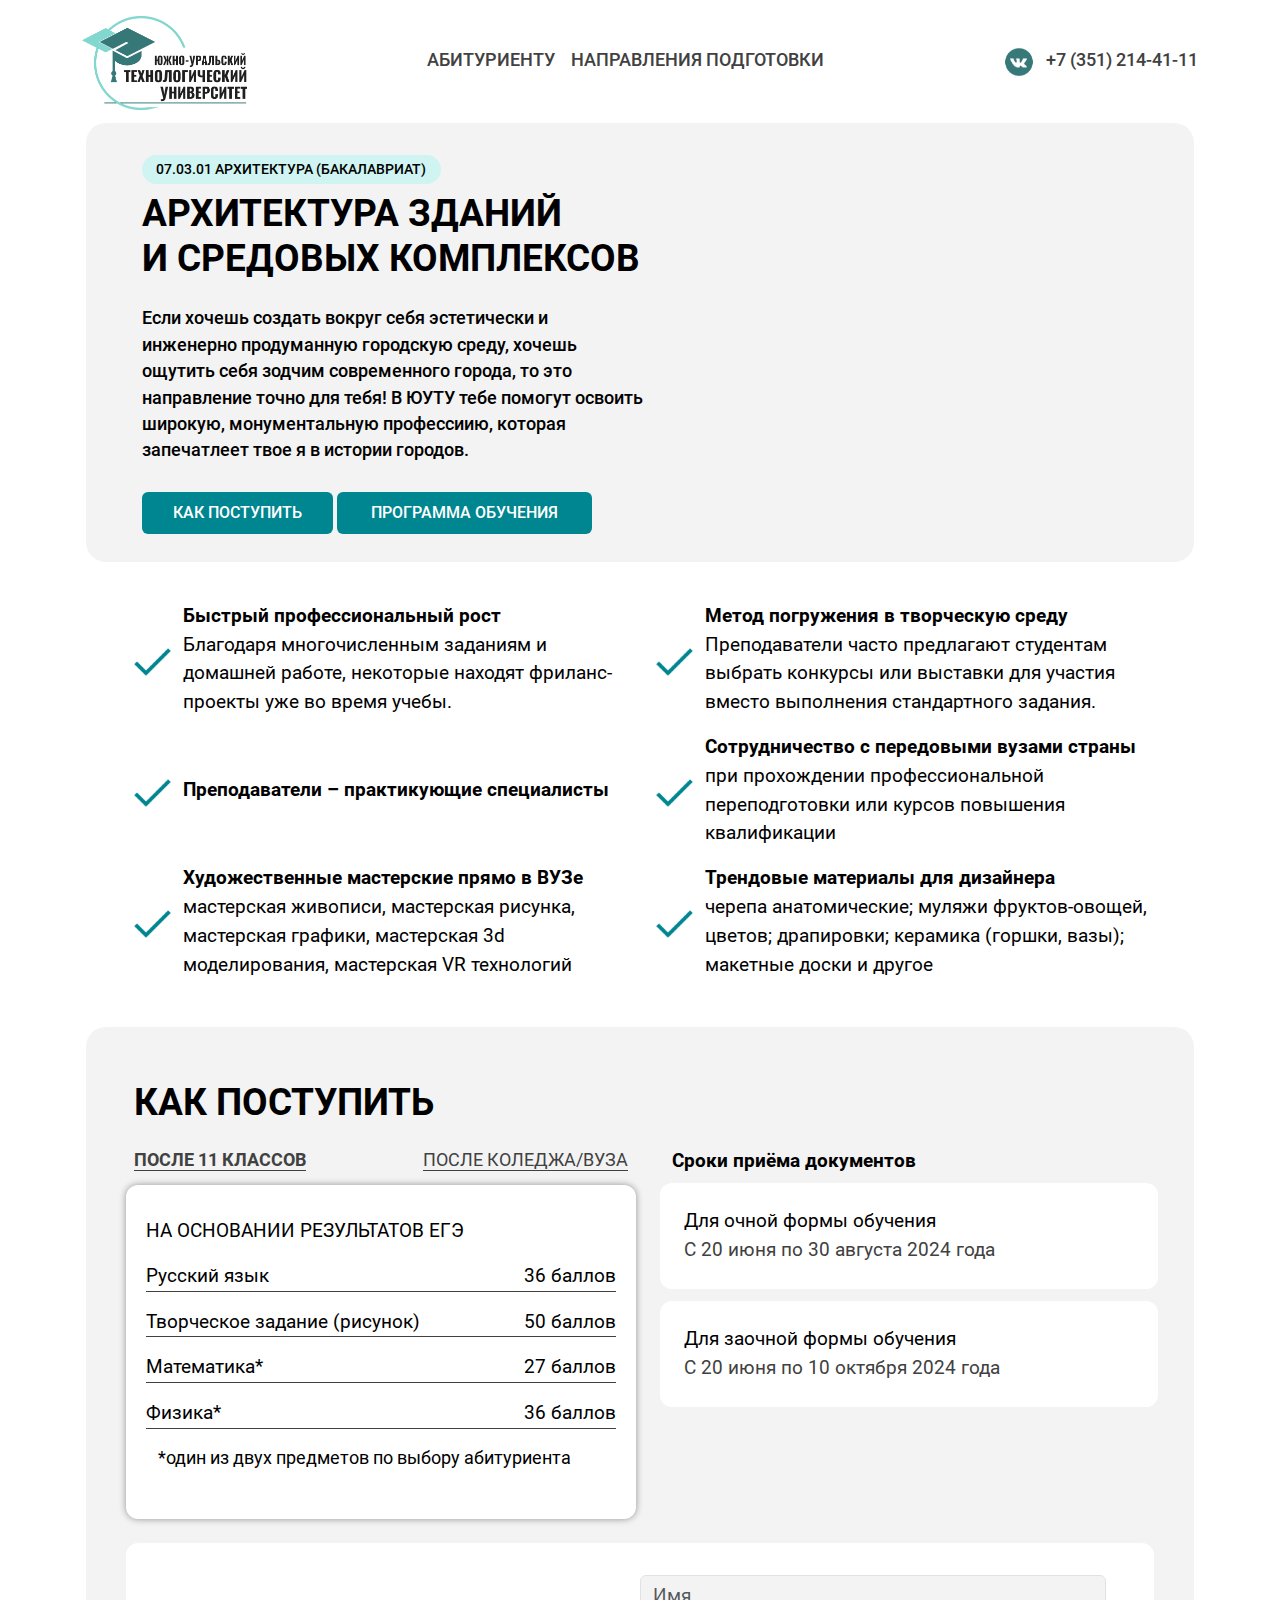
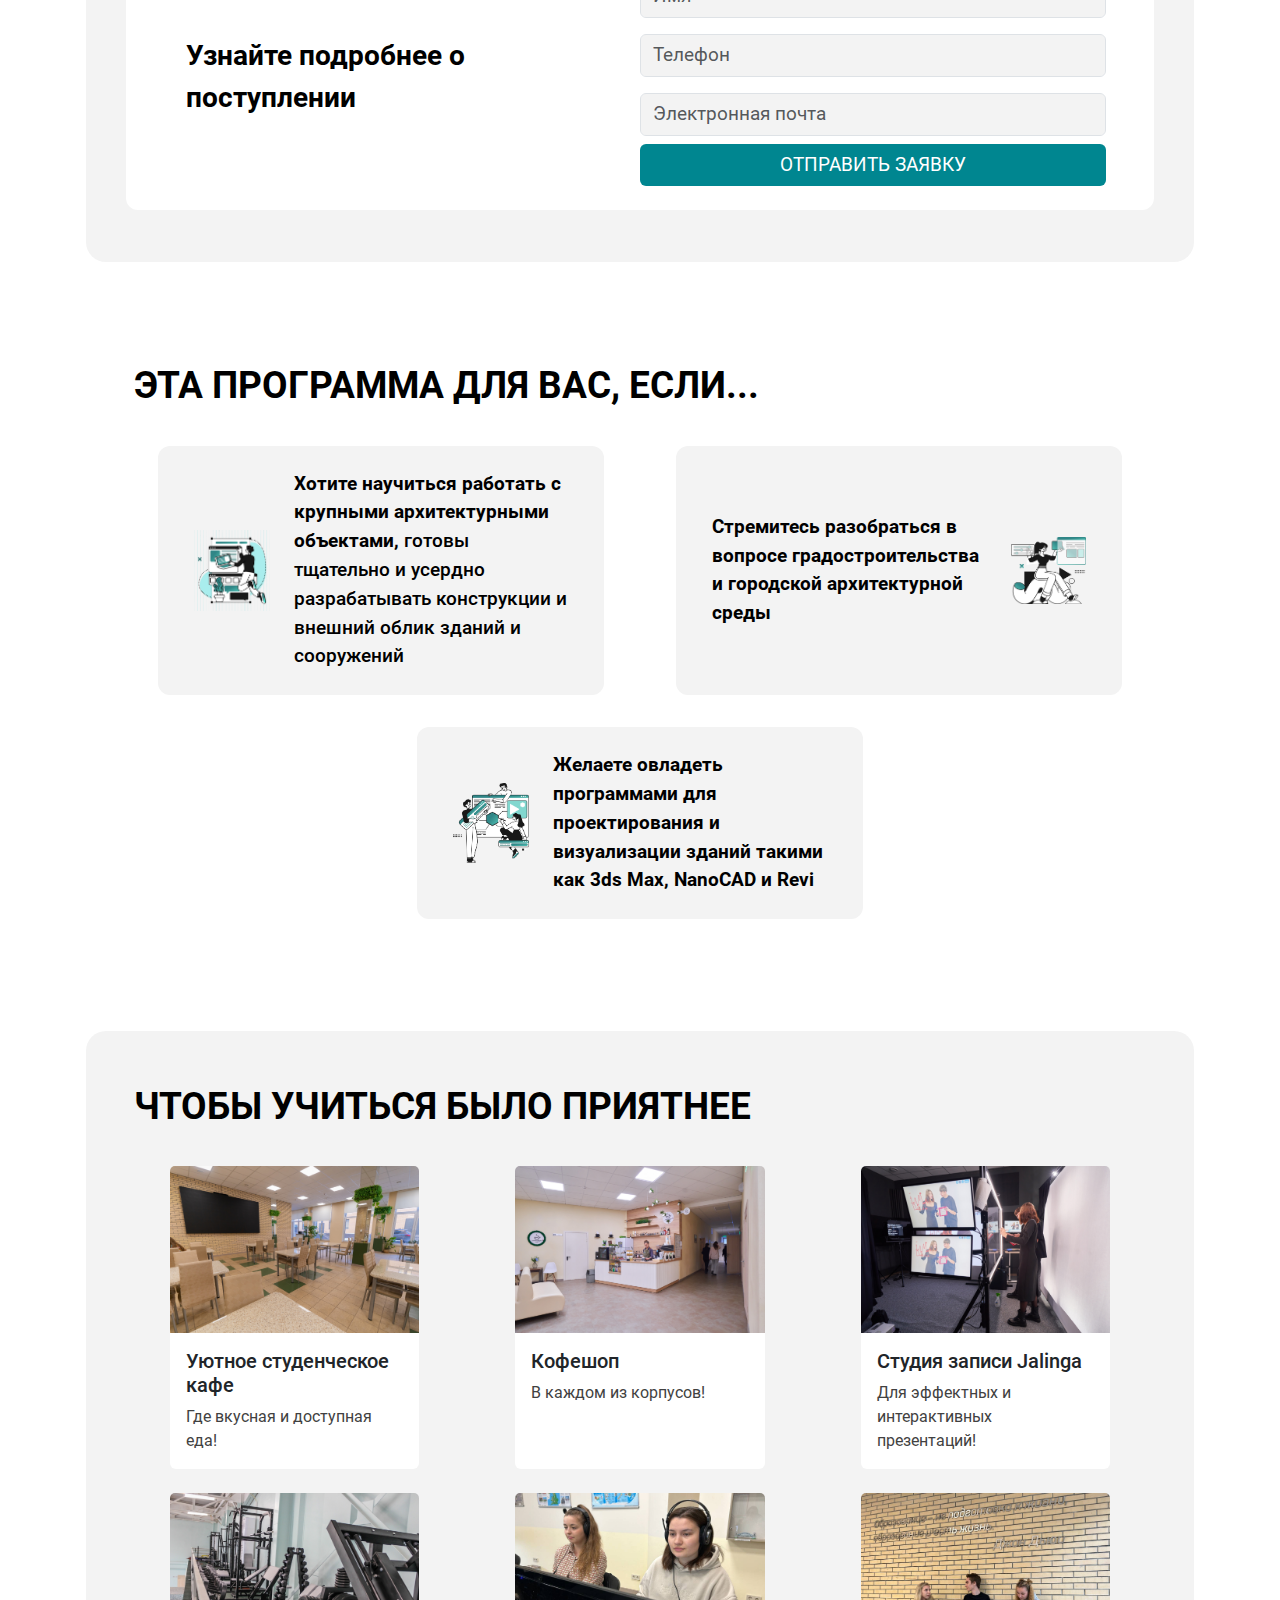
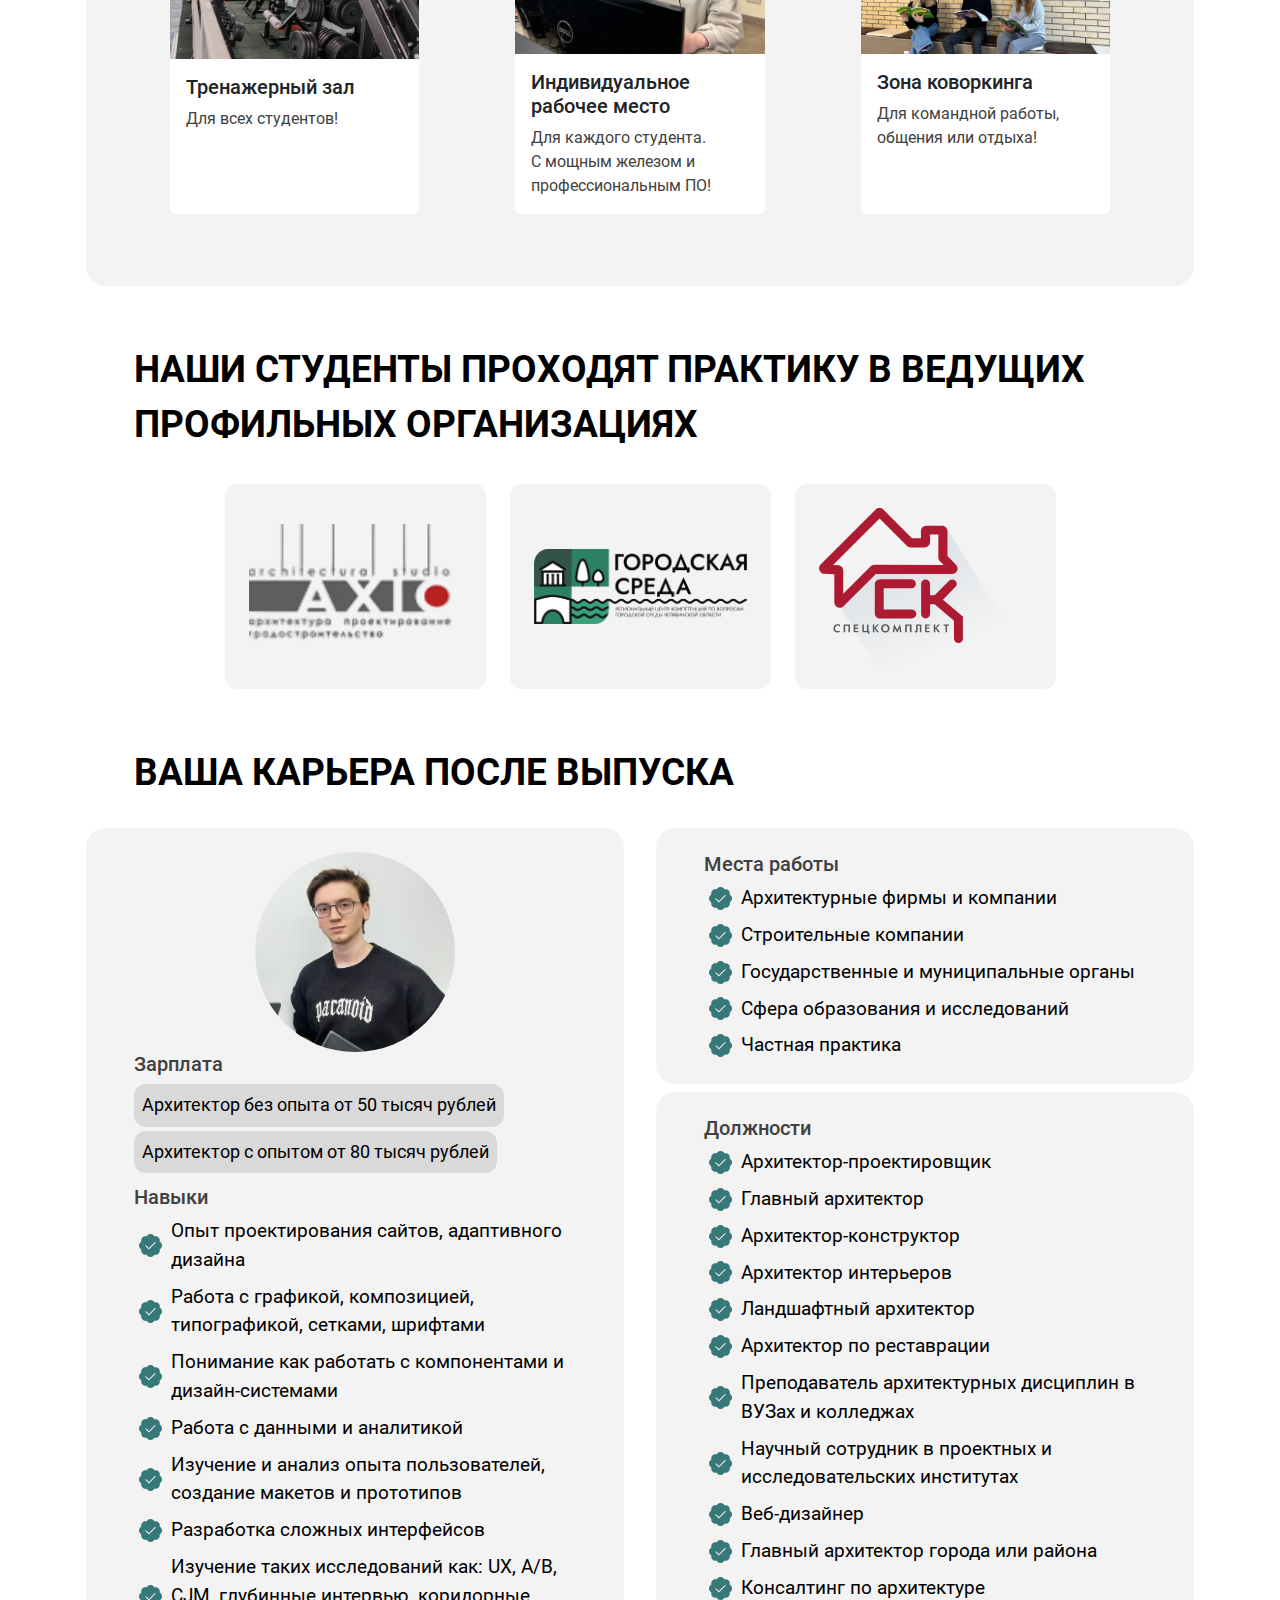
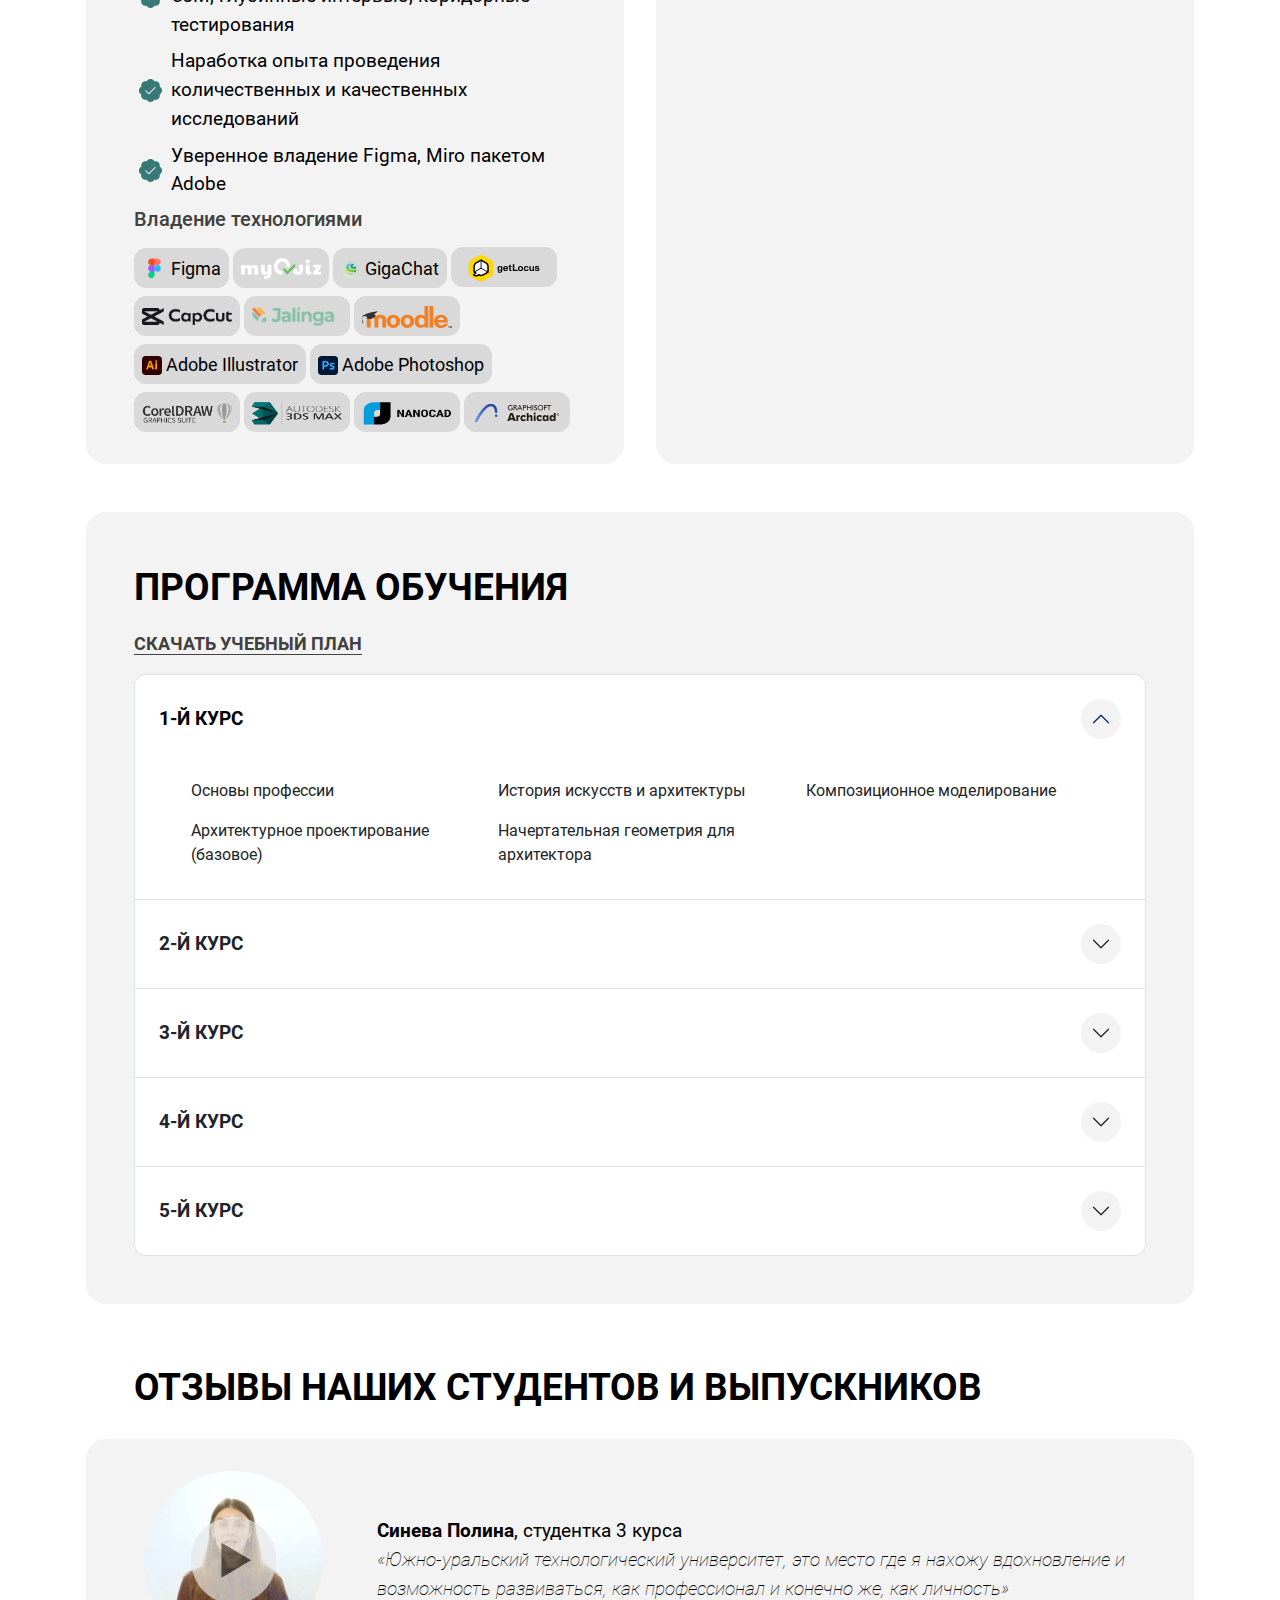
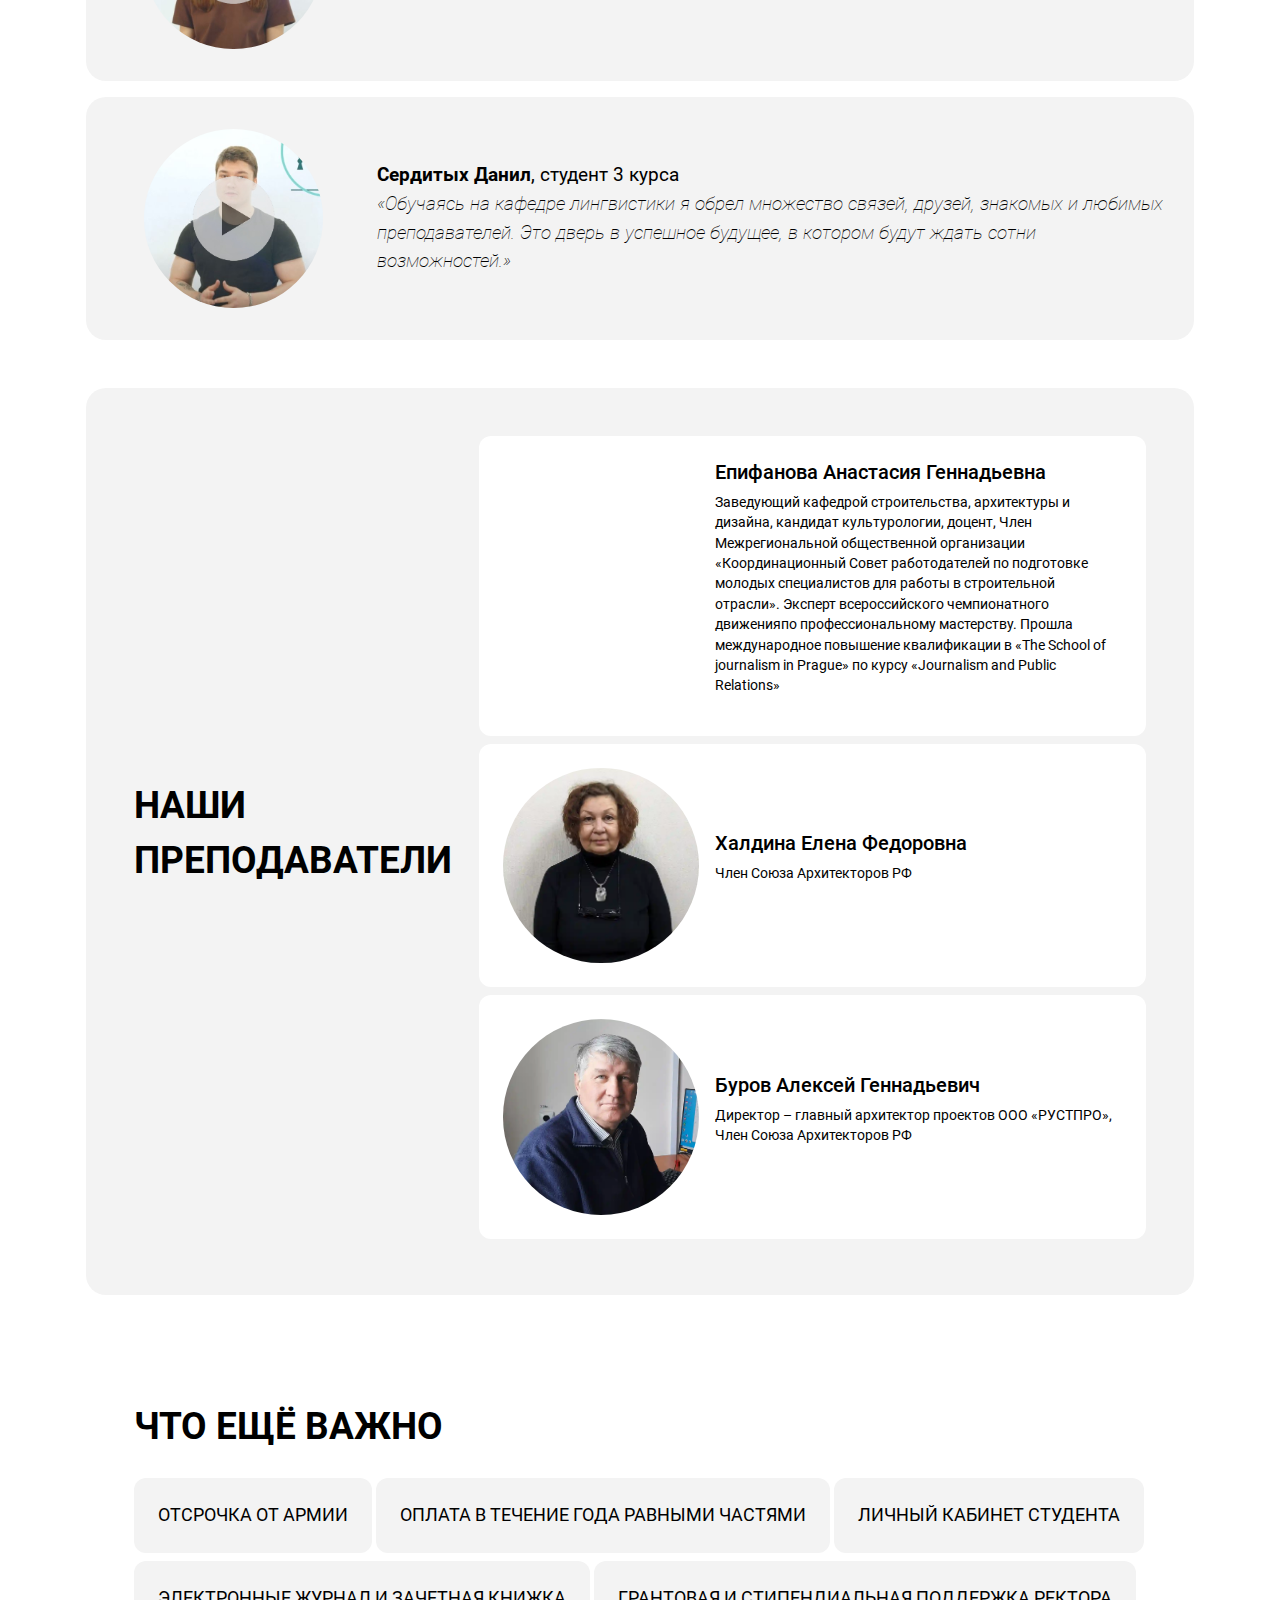
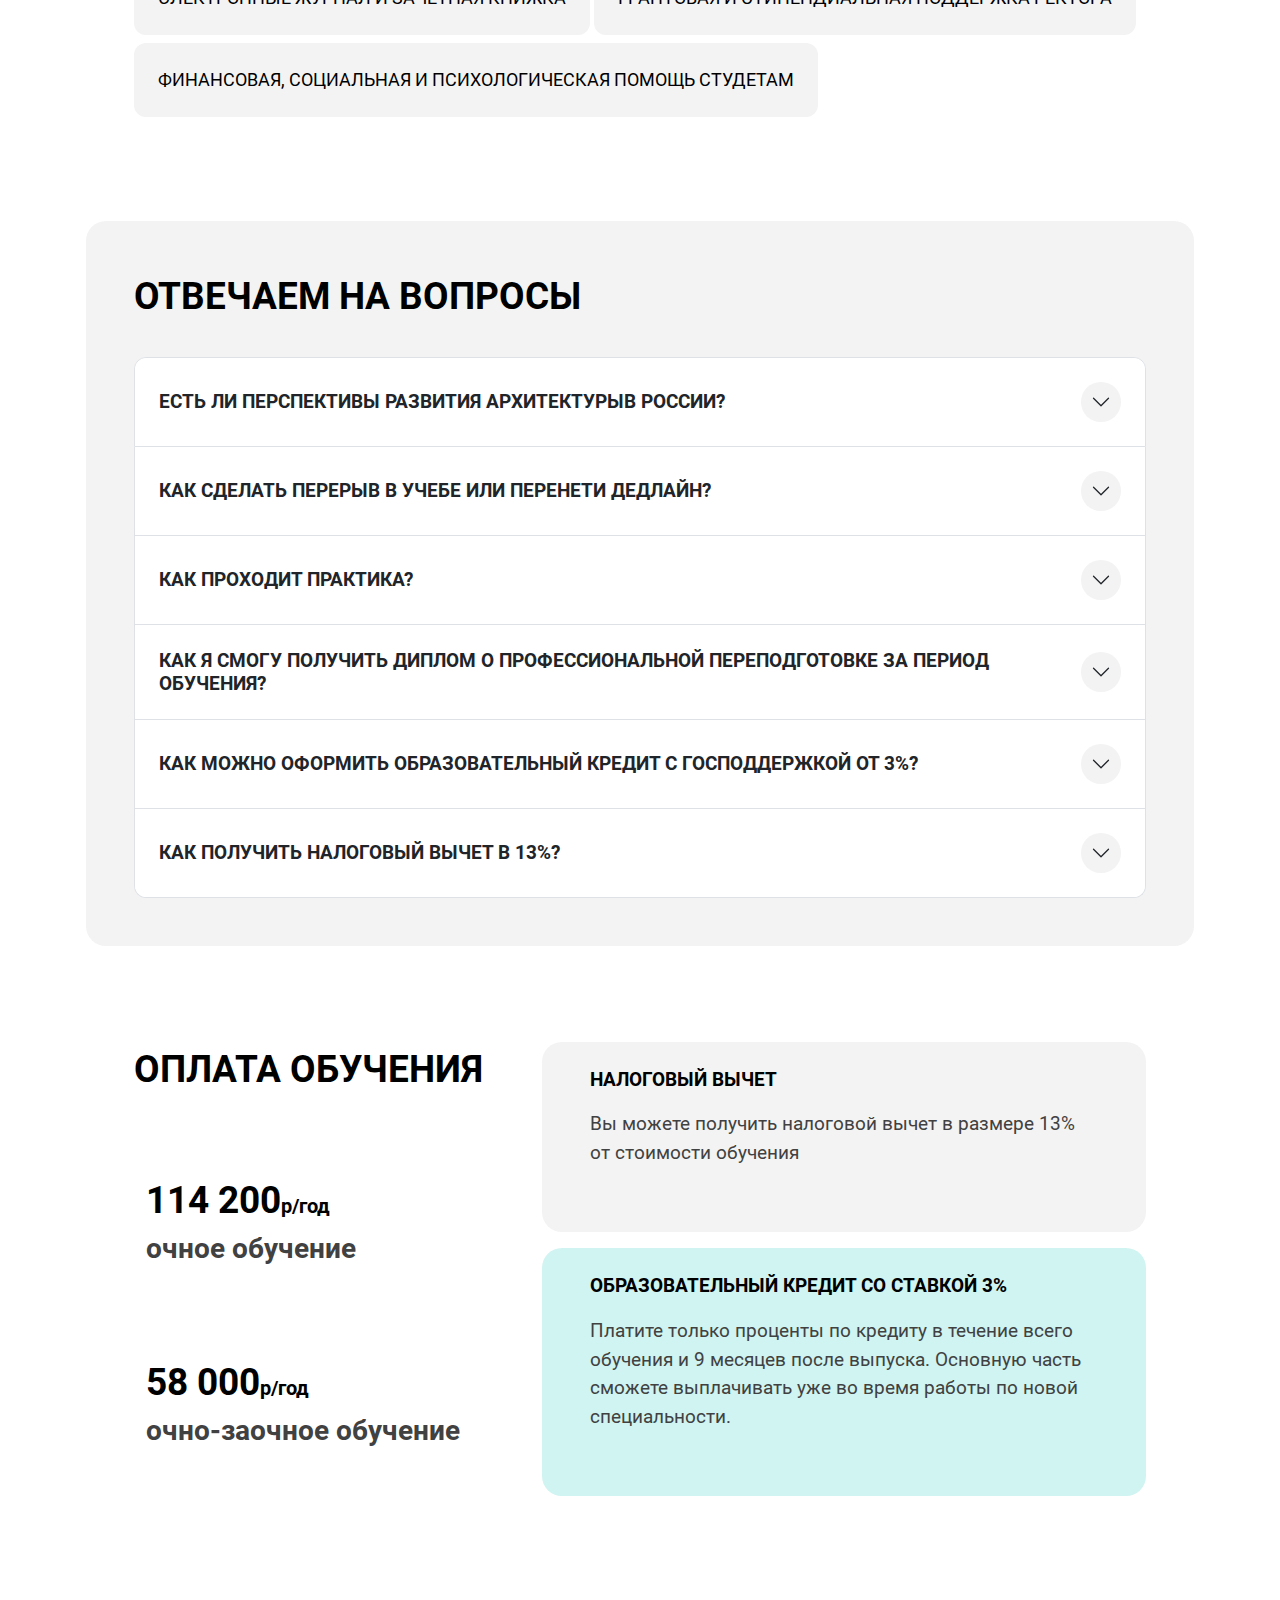
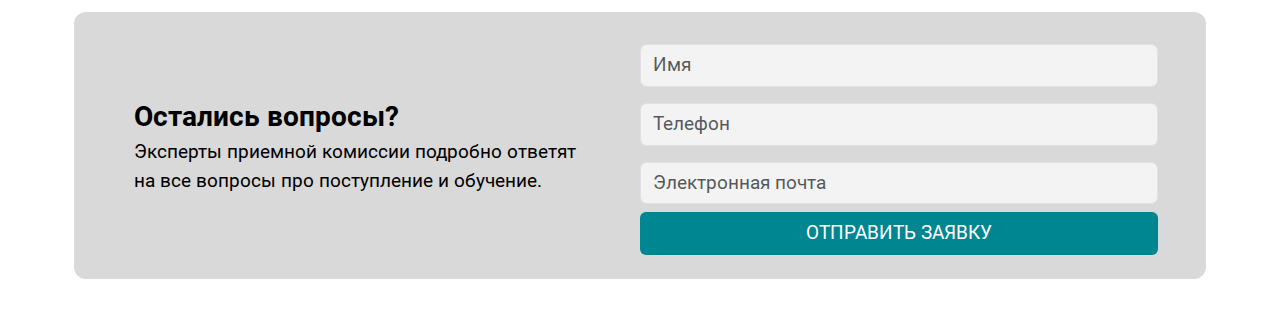
==== commit 9e419e30: "new program management, law mag" ====
--- a/architecture/index.html
+++ b/architecture/index.html
@@ -542,7 +542,7 @@
           <div class="mx-1 wrapper background-color-gray px-3 px-lg-4 px-xl-5 py-2 py-xl-4 h-100">
             <div class="row">
               <div class="col-12 text-center">
-                <img src="./img/shkal2.jpg" class="border-circle" height="200px" alt="Фото в резюме" />
+                <img src="./img/resume.webp" class="border-circle" height="200px" alt="Фото в резюме" />
               </div>
             </div>
             <div class="row mb-2">
@@ -1033,7 +1033,7 @@
 
             <div class="d-flex wrapper-inner background-color-white px-2 px-lg-2 px-xl-3 py-2 py-xl-3 mb-2">
               <div class="col-4 my-auto">
-                <img src="./img/KYUV.jpg" class="p-2" style="border-radius: 50%" width="100%" alt="" />
+                <img src="./img/haldina.webp" class="p-2" style="border-radius: 50%" width="100%" alt="" />
               </div>
               <div class="col-8 my-auto p-2">
                 <h5>Халдина Елена Федоровна</h5>
@@ -1045,7 +1045,7 @@
 
             <div class="d-flex wrapper-inner background-color-white px-2 px-lg-2 px-xl-3 py-2 py-xl-3 mb-2">
               <div class="col-4 my-auto">
-                <img src="./img/div.jpg" class="p-2" style="border-radius: 50%" width="100%" alt="" />
+                <img src="./img/burov.webp" class="p-2" style="border-radius: 50%" width="100%" alt="" />
               </div>
               <div class="col-8 my-auto p-2">
                 <h5>Буров Алексей Геннадьевич</h5>
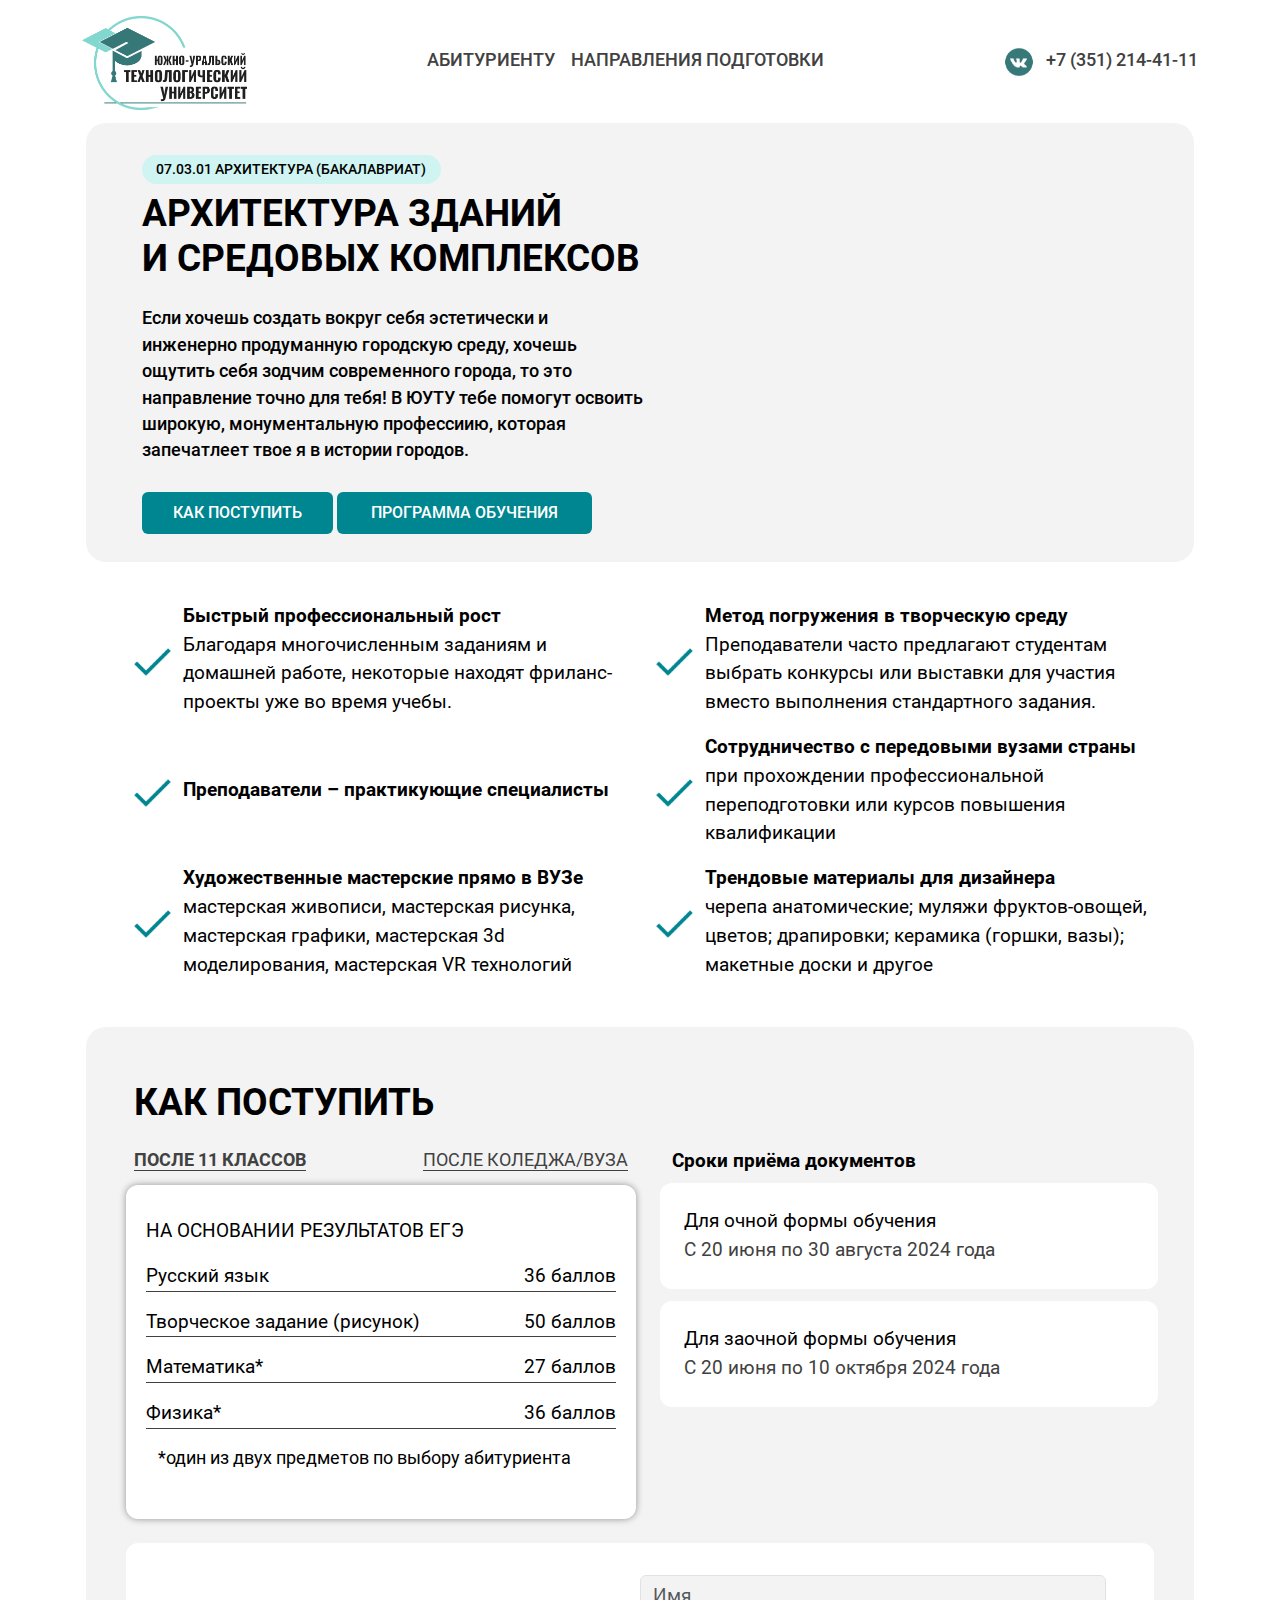
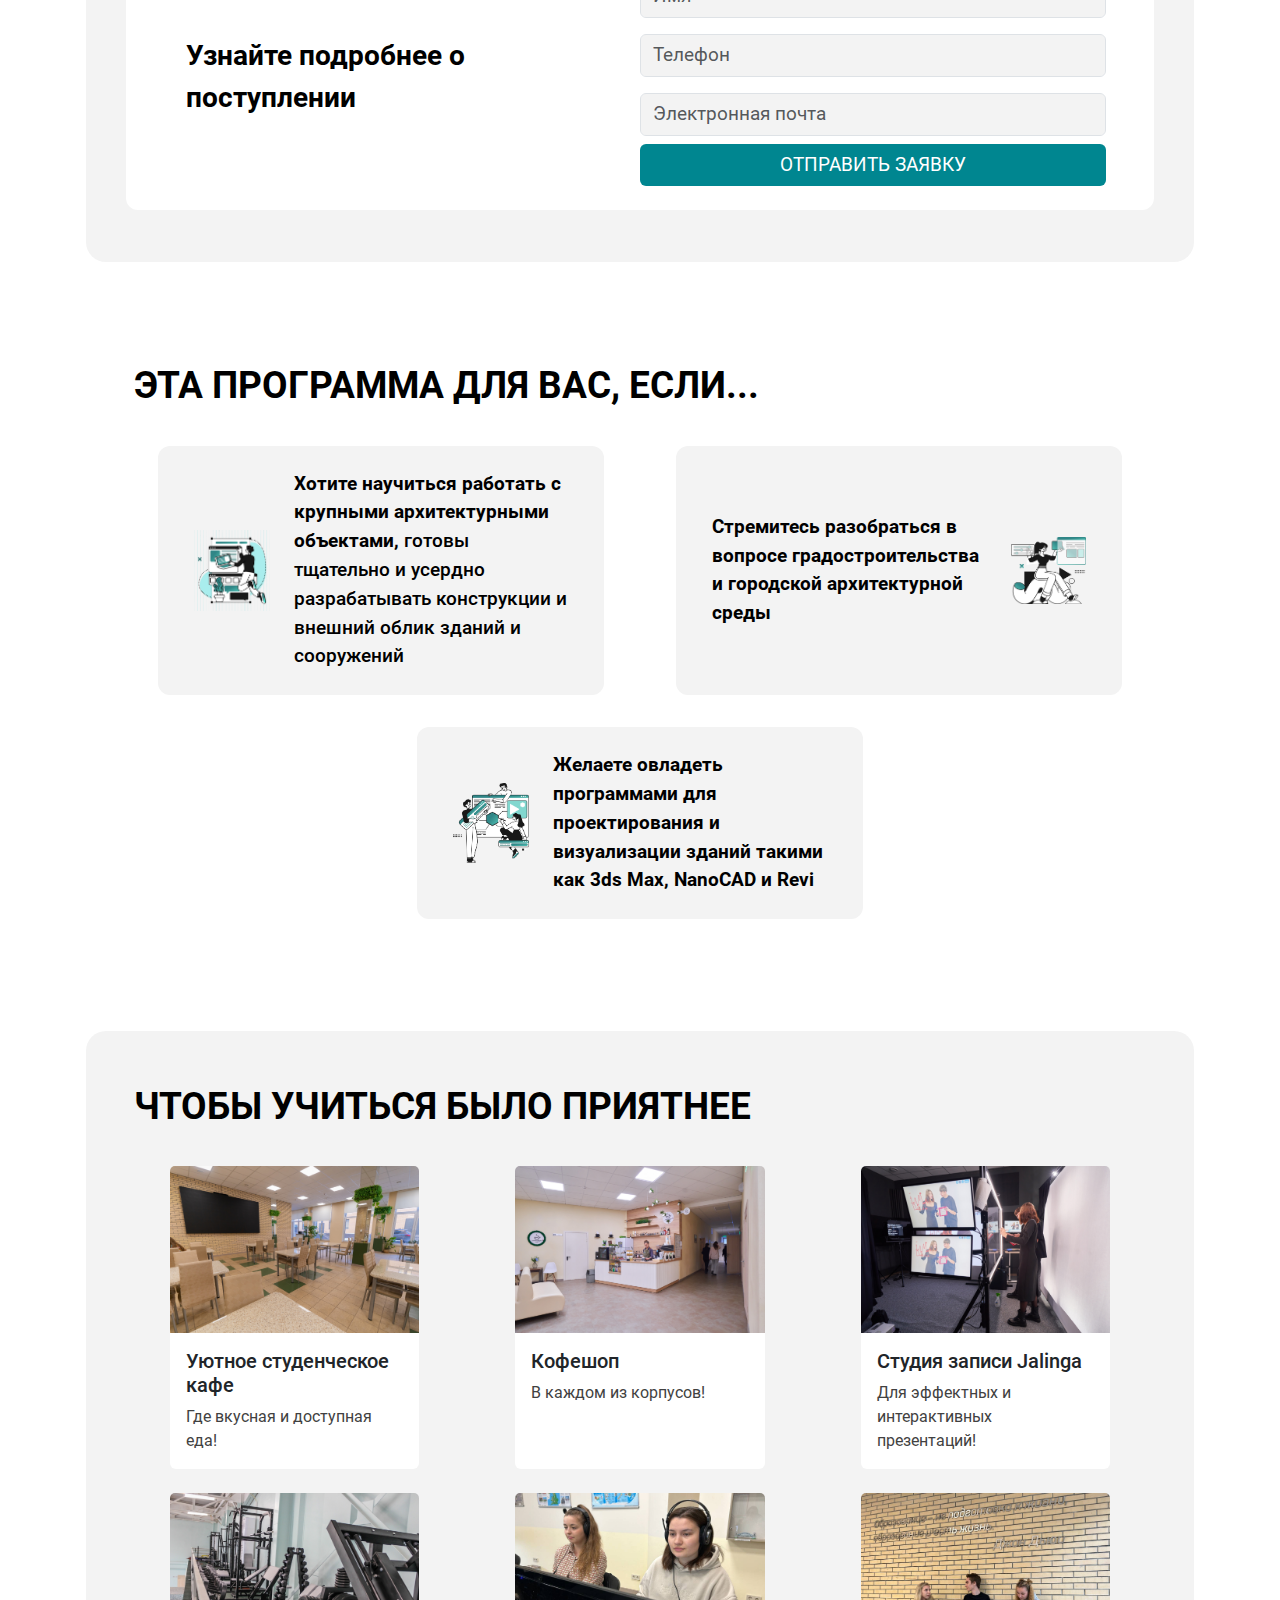
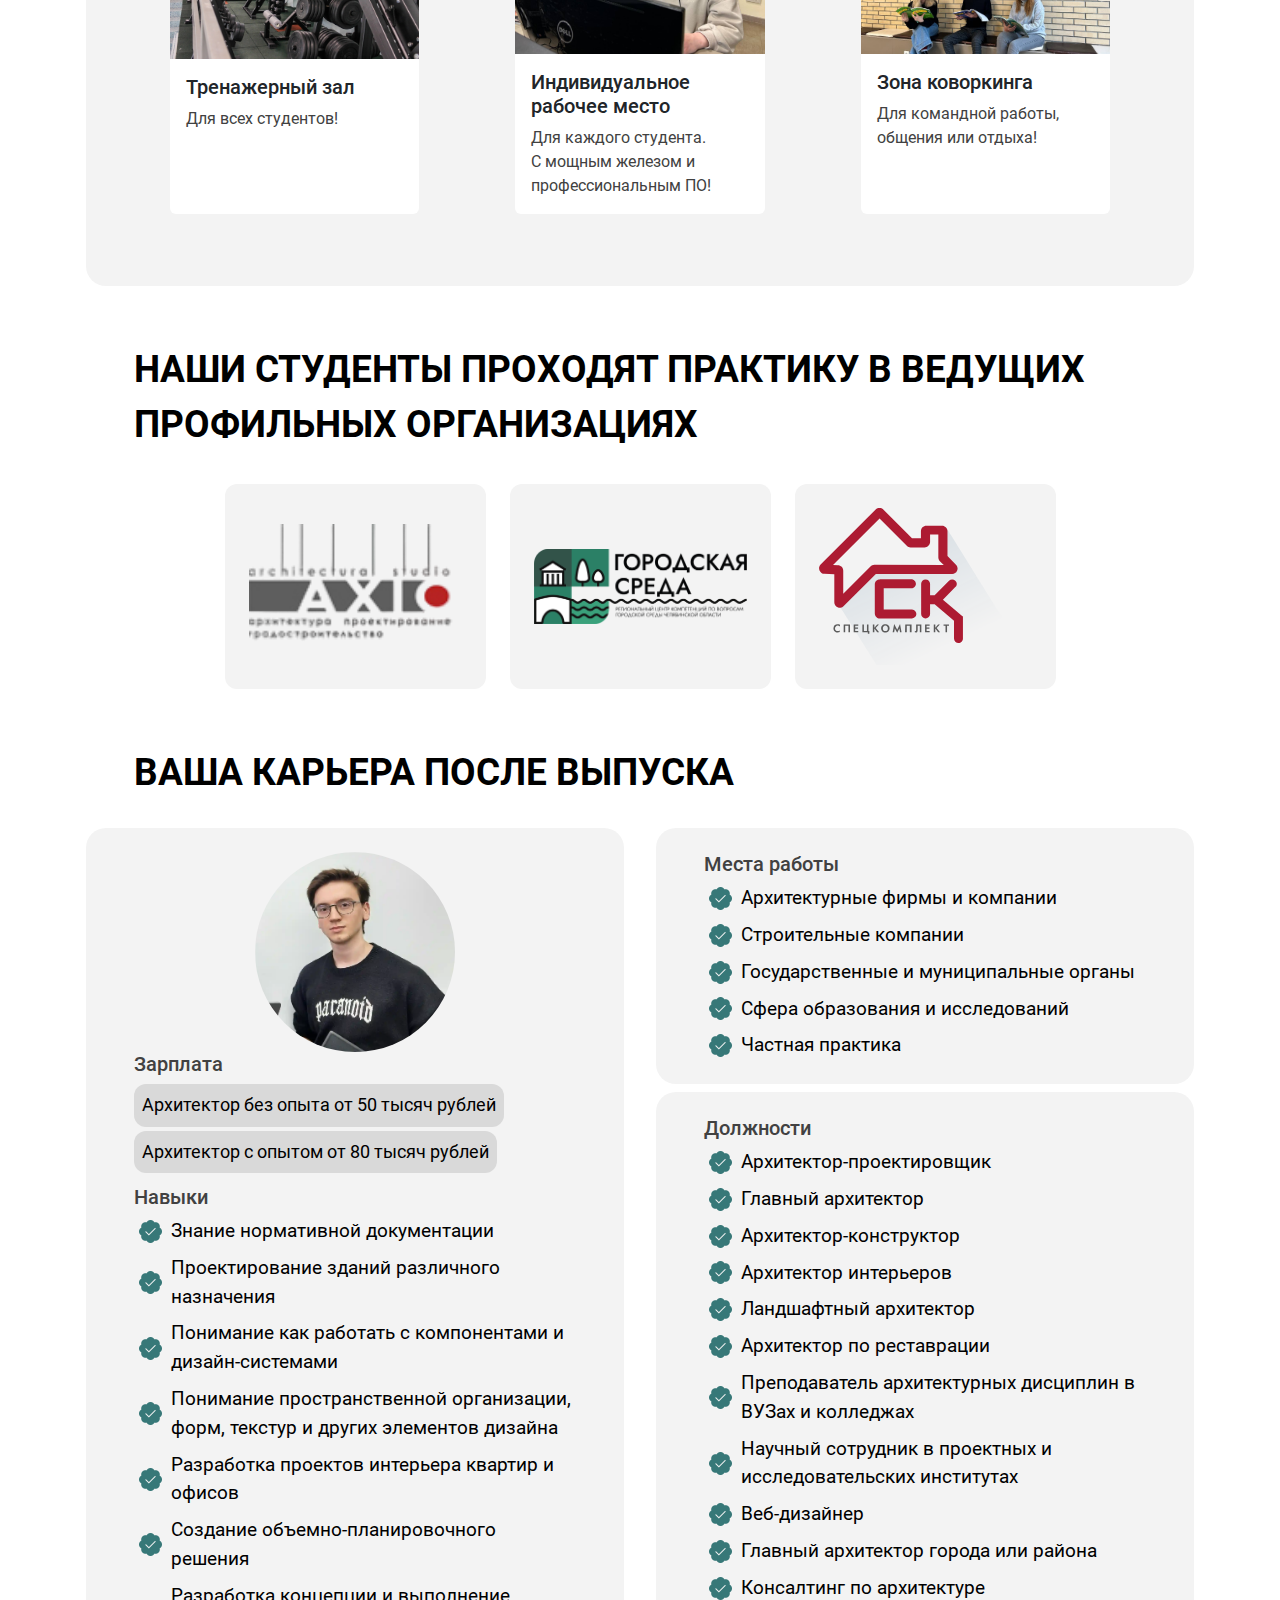
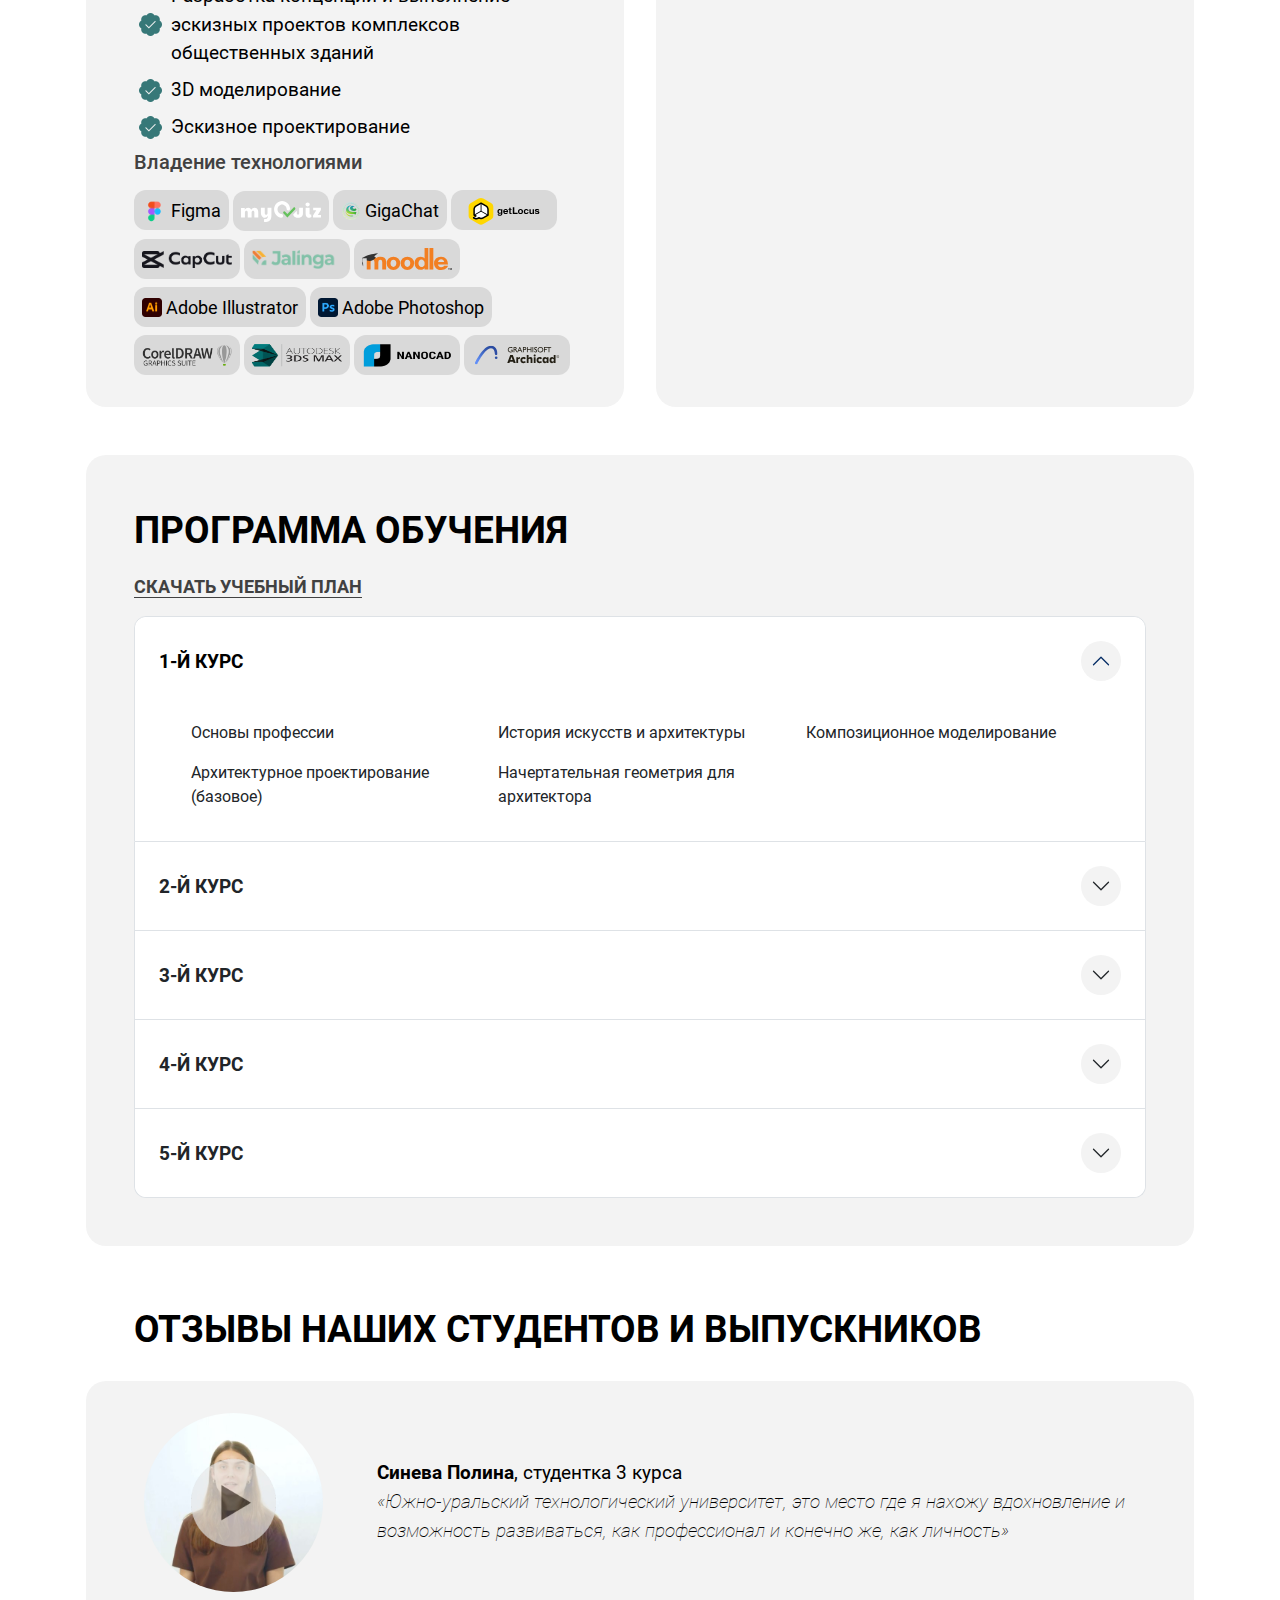
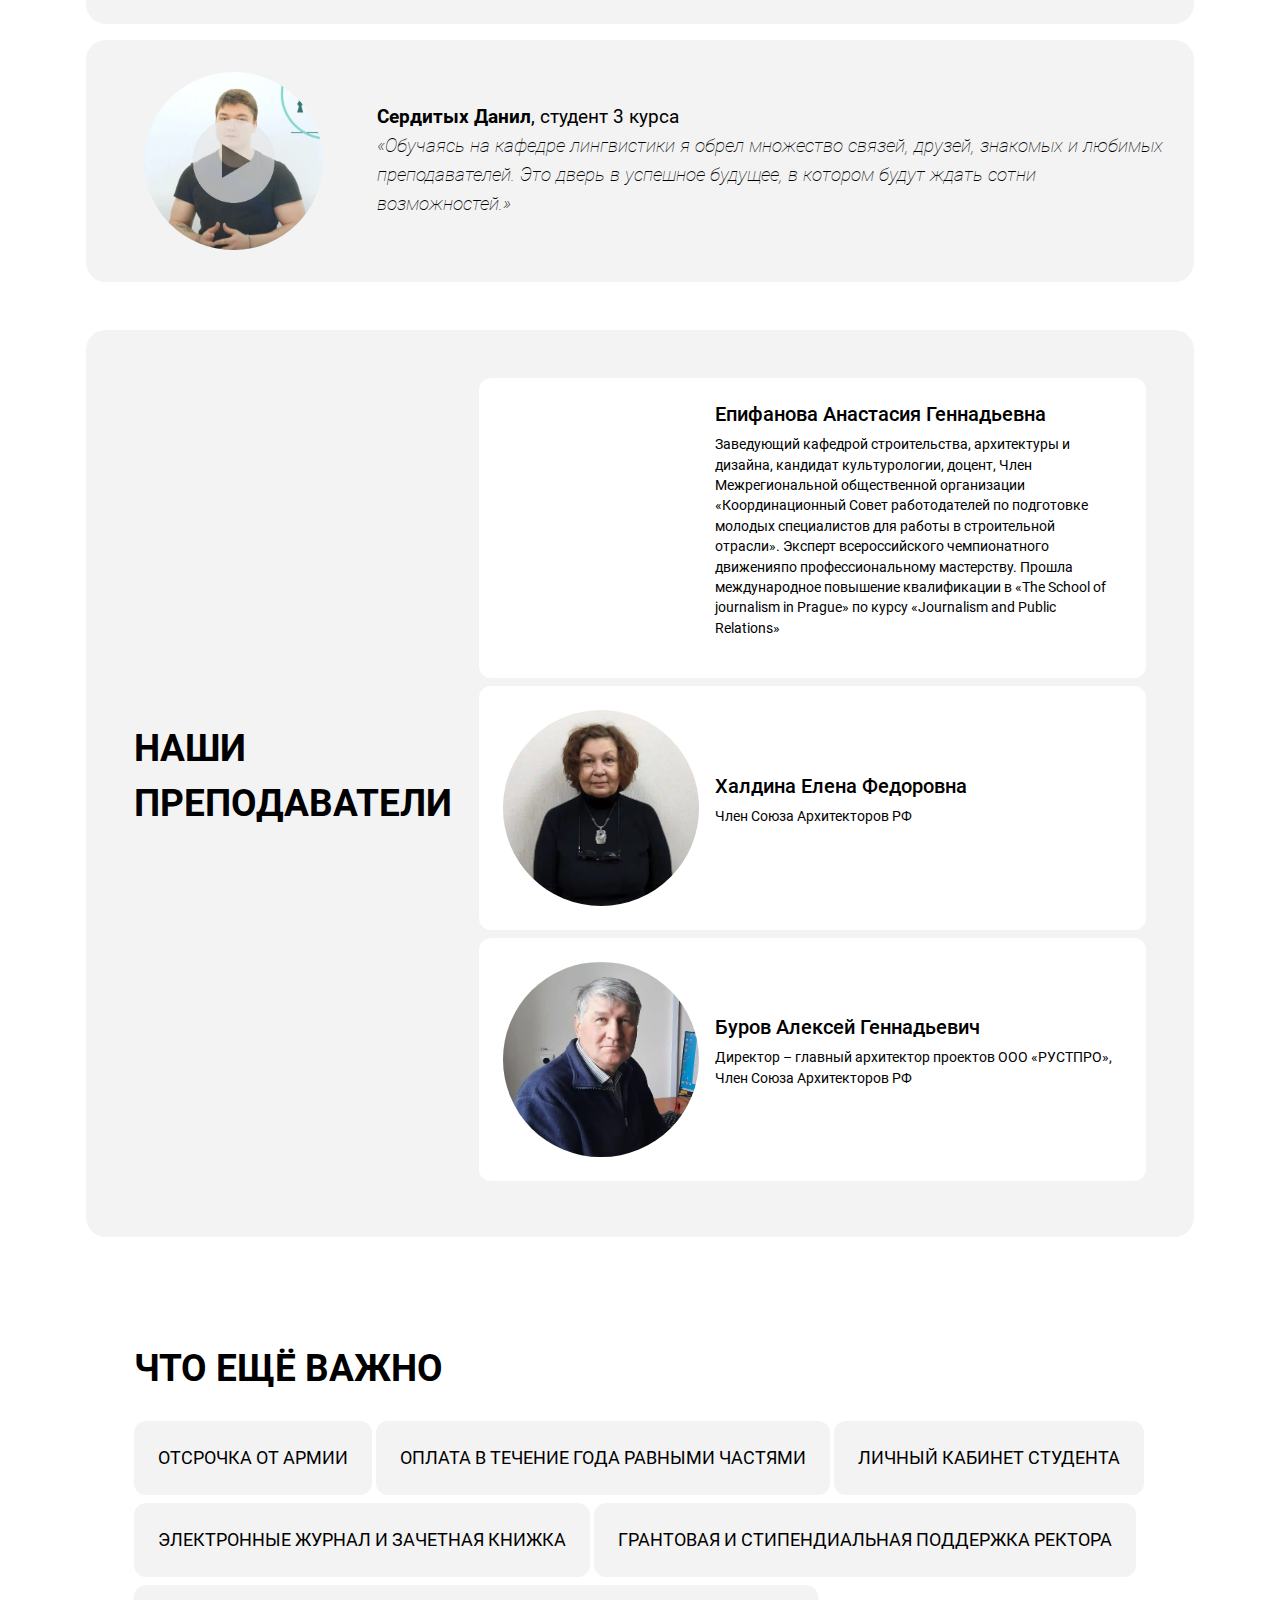
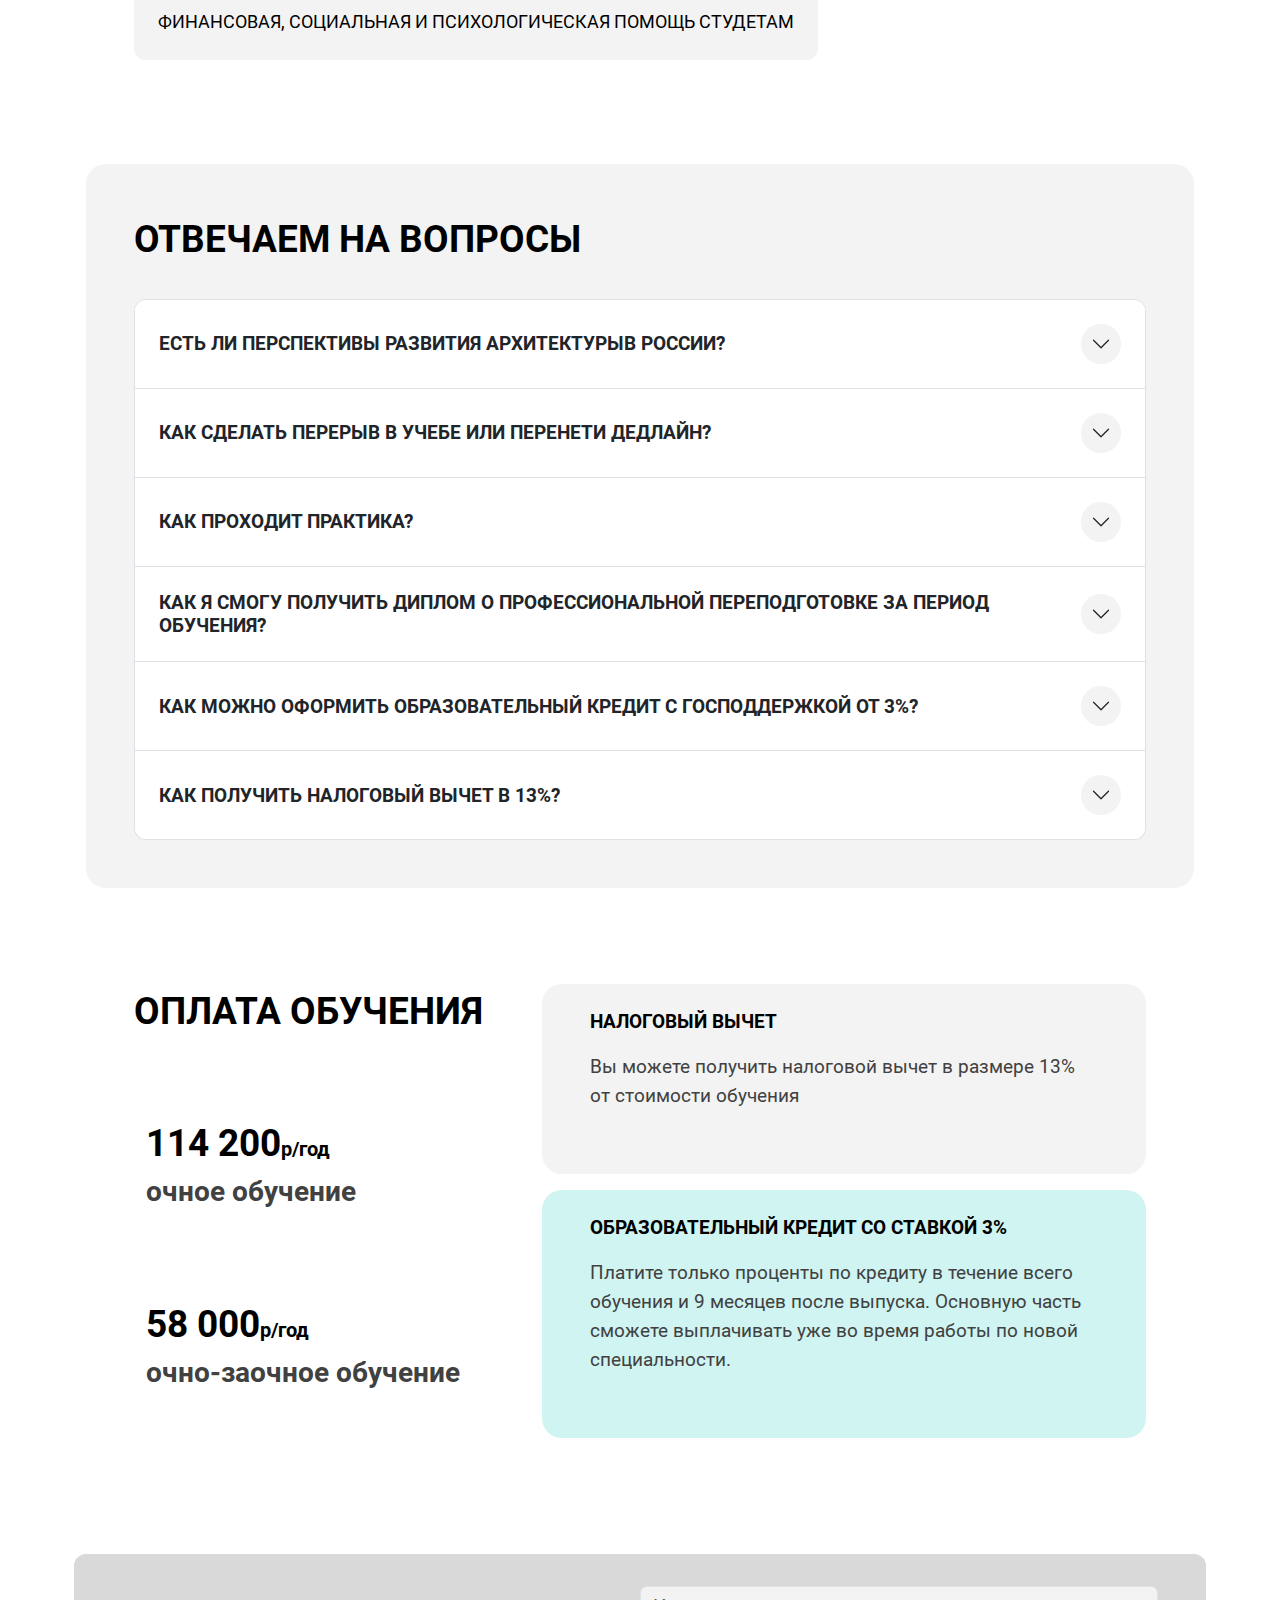
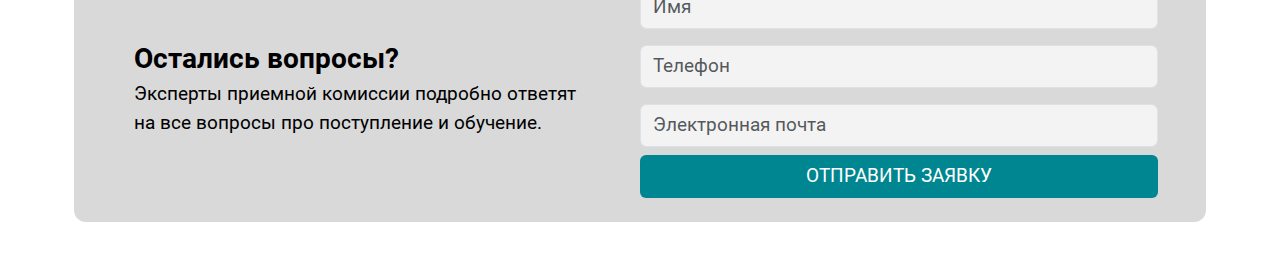
==== commit b55d26ea: "Add disign" ====
--- a/architecture/index.html
+++ b/architecture/index.html
@@ -39,11 +39,11 @@
         </a>
         <div class="d-flex d-lg-none contact-block-wrapper align-items-center">
           <ul class="list-inline contact-block text-dark-suut">
-            <li class="fs-7-suut list-inline-item contact-block-item"><a class="icon-link align-middle"
-              target="_blank" href="https://vk.com/inuecochel">
-              <img src="./img/vk.png" style="max-height:30px;" alt="">
-            </a></li>
-            
+            <li class="fs-7-suut list-inline-item contact-block-item"><a class="icon-link align-middle" target="_blank"
+                href="https://vk.com/inuecochel">
+                <img src="./img/vk.png" style="max-height:30px;" alt="">
+              </a></li>
+
             <li class="fs-7-suut list-inline-item contact-block-item text-medium-suut text-transform-uppercase">
               <a href="tel:+73512144111"
                 class="nav-link fs-7-suut  contact-block-item  text-dark-suut text-medium-suut text-transform-uppercase">+7
@@ -63,8 +63,8 @@
                 target="_blank">Абитуриенту</a>
             </li>
             <li class="nav-item border-bottom-animation">
-              <a class="nav-link fs-7-suut text-dark-suut text-medium-suut text-transform-uppercase"
-                href="/" target="">Направления подготовки</a>
+              <a class="nav-link fs-7-suut text-dark-suut text-medium-suut text-transform-uppercase" href="/"
+                target="">Направления подготовки</a>
             </li>
           </ul>
         </div>
@@ -103,7 +103,9 @@
 
           <div class="col-9 col-md-8 col-lg-6 mt-2 mt-md-4">
             <p class="fs-7-suut text-medium-suut m-0">
-              Если хочешь создать вокруг себя эстетически и инженерно продуманную городскую среду, хочешь ощутить себя зодчим современного города, то это направление точно для тебя! В ЮУТУ тебе помогут освоить широкую, монументальную профессиию, которая запечатлеет твое я в истории городов.
+              Если хочешь создать вокруг себя эстетически и инженерно продуманную городскую среду, хочешь ощутить себя
+              зодчим современного города, то это направление точно для тебя! В ЮУТУ тебе помогут освоить широкую,
+              монументальную профессиию, которая запечатлеет твое я в истории городов.
             </p>
           </div>
           <div class="col-9 mb-2 mt-md-4">
@@ -130,7 +132,7 @@
           <p class="m-0 ms-2 align-self-center fs-6-5-suut">
             <span class="fw-bold">Быстрый профессиональный рост</span>
             <br />
-             Благодаря многочисленным заданиям и домашней работе, некоторые находят фриланс-проекты уже во время учебы.
+            Благодаря многочисленным заданиям и домашней работе, некоторые находят фриланс-проекты уже во время учебы.
           </p>
         </div>
         <div class="plus-specialization_block mt-3 col-11 col-lg-6 d-flex">
@@ -138,7 +140,8 @@
           <p class="m-0 ms-2 align-self-center fs-6-5-suut">
             <span class="fw-bold">Метод погружения в творческую среду</span>
             <br />
-            Преподаватели часто предлагают студентам выбрать конкурсы или выставки для участия вместо выполнения стандартного задания.
+            Преподаватели часто предлагают студентам выбрать конкурсы или выставки для участия вместо выполнения
+            стандартного задания.
           </p>
         </div>
         <div class="plus-specialization_block mt-3 col-11 col-lg-6 d-flex">
@@ -160,7 +163,8 @@
           <p class="m-0 ms-2 align-self-center fs-6-5-suut">
             <span class="fw-bold">Художественные мастерские прямо в ВУЗе</span>
             <br />
-            мастерская живописи, мастерская рисунка, мастерская графики, мастерская 3d моделирования, мастерская VR технологий
+            мастерская живописи, мастерская рисунка, мастерская графики, мастерская 3d моделирования, мастерская VR
+            технологий
           </p>
         </div>
         <div class="plus-specialization_block mt-3 col-11 col-lg-6 d-flex">
@@ -168,7 +172,8 @@
           <p class="m-0 ms-2 align-self-center fs-6-5-suut">
             <span class="fw-bold">Трендовые материалы для дизайнера</span>
             <br />
-            черепа анатомические; муляжи фруктов-овощей, цветов; драпировки; керамика (горшки, вазы); макетные доски и другое
+            черепа анатомические; муляжи фруктов-овощей, цветов; драпировки; керамика (горшки, вазы); макетные доски и
+            другое
           </p>
         </div>
       </div>
@@ -334,14 +339,16 @@
                 <img src="./img/icons8-галочка-480.png" width="48" alt="Форма отправлена">
                 <p class="fs-6-5-suut text-medium-suut">Наши специалисты скоро с вами свяжутся</p>
               </div>
-              <form action="https://api-abtr.science174.ru/feedback" method="post" id="topFormFeedback" class="d-flex row">
-                <input type="text" class="fs-6-5-suut form-control my-2 from-control-input-suut" name="username" id="nameControl"
-                  placeholder="Имя" />
-                <input type="tel" class="fs-6-5-suut form-control my-2 from-control-input-suut" name="phone" id="phoneControl"
-                  placeholder="Телефон" />
-                <input type="email" class="fs-6-5-suut form-control my-2 from-control-input-suut" name="email" id="emailControl"
-                  placeholder="Электронная почта" />
-                <input type="hidden" name="specialization" value="07.03.01 Архитектура (бакалавриат), Архитектура зданий и средовых комплексов">
+              <form action="https://api-abtr.science174.ru/feedback" method="post" id="topFormFeedback"
+                class="d-flex row">
+                <input type="text" class="fs-6-5-suut form-control my-2 from-control-input-suut" name="username"
+                  id="nameControl" placeholder="Имя" />
+                <input type="tel" class="fs-6-5-suut form-control my-2 from-control-input-suut" name="phone"
+                  id="phoneControl" placeholder="Телефон" />
+                <input type="email" class="fs-6-5-suut form-control my-2 from-control-input-suut" name="email"
+                  id="emailControl" placeholder="Электронная почта" />
+                <input type="hidden" name="specialization"
+                  value="07.03.01 Архитектура (бакалавриат), Архитектура зданий и средовых комплексов">
                 <button class="btn btn-primary-suut fs-6-5-suut text-transform-uppercase">
                   Отправить заявку
                 </button>
@@ -370,7 +377,7 @@
               </div>
               <div class="col-9">
                 <p class="fs-6-5-suut text-medium-suut m-0">
-                  <b>Хотите научиться работать с крупными архитектурными объектами,</b> 
+                  <b>Хотите научиться работать с крупными архитектурными объектами,</b>
                   готовы тщательно и усердно разрабатывать конструкции и внешний облик зданий и сооружений
                 </p>
               </div>
@@ -389,7 +396,7 @@
               </div>
             </div>
           </div>
-          
+
           <div class="col-12 col-lg-6 py-3 p-2 px-lg-5">
             <div class="wrapper-inner background-color-gray row p-2 p-lg-4 align-items-center h-100 min-height-170">
               <div class="col-3">
@@ -397,14 +404,15 @@
               </div>
               <div class="col-9">
                 <p class="fs-6-5-suut text-medium-suut m-0">
-                  <b>Желаете овладеть программами для проектирования и визуализации зданий такими как 3ds Max, NanoCAD и Revi </b> 
-                
-                </p>
-              </div>
-            </div>
-          </div>
-
-          
+                  <b>Желаете овладеть программами для проектирования и визуализации зданий такими как 3ds Max, NanoCAD и
+                    Revi </b>
+
+                </p>
+              </div>
+            </div>
+          </div>
+
+
         </div>
       </div>
     </div>
@@ -469,7 +477,8 @@
               <img src="./img/lingphone.jpg" class="card-img-top" alt="..." />
               <div class="card-body">
                 <h5 class="card-title">Индивидуальное рабочее место</h5>
-                <p class="card-text text-dark-suut">Для каждого студента. <br> С мощным железом и профессиональным ПО!</p>
+                <p class="card-text text-dark-suut">Для каждого студента. <br> С мощным железом и профессиональным ПО!
+                </p>
               </div>
             </div>
           </div>
@@ -518,7 +527,7 @@
               <img src="./img/spec_complect.svg" style="width: 100%" alt="Спецкомлект" />
             </div>
           </div>
-          
+
         </div>
       </div>
     </div>
@@ -555,7 +564,7 @@
                 </div>
                 <div class="wrapper-inner mb-1">
                   <p class="fs-7-suut m-0 p-2 d-inline-block background-color-gray-dark border-suut-12">
-                    Архитектор с опытом  от 80 тысяч рублей
+                    Архитектор с опытом от 80 тысяч рублей
                   </p>
                 </div>
               </div>
@@ -566,14 +575,14 @@
                 <div class="mx-1 mt-2 d-flex align-items-center">
                   <img src="./img/check-resume.png" class="align-middle" width="25px" alt="" />
                   <p class="d-inline-block my-0 ms-2 fs-6-5-suut">
-                    Опыт проектирования сайтов, адаптивного дизайна
+                    Знание нормативной документации
                   </p>
                 </div>
 
                 <div class="mx-1 mt-2 d-flex align-items-center">
                   <img src="./img/check-resume.png" class="align-middle" width="25px" alt="" />
                   <p class="d-inline-block my-0 ms-2 fs-6-5-suut">
-                    Работа с графикой, композицией, типографикой, сетками, шрифтами 
+                    Проектирование зданий различного назначения
                   </p>
                 </div>
 
@@ -587,41 +596,41 @@
                 <div class="mx-1 mt-2 d-flex align-items-center">
                   <img src="./img/check-resume.png" class="align-middle" width="25px" alt="" />
                   <p class="d-inline-block my-0 ms-2 fs-6-5-suut">
-                    Работа с данными и аналитикой
+                    Понимание пространственной организации, форм, текстур и других элементов дизайна
                   </p>
                 </div>
 
                 <div class="mx-1 mt-2 d-flex align-items-center">
                   <img src="./img/check-resume.png" class="align-middle" width="25px" alt="" />
                   <p class="d-inline-block my-0 ms-2 fs-6-5-suut">
-                    Изучение и анализ опыта пользователей, создание макетов и прототипов
+                    Разработка проектов интерьера квартир и офисов
                   </p>
                 </div>
 
                 <div class="mx-1 mt-2 d-flex align-items-center">
                   <img src="./img/check-resume.png" class="align-middle" width="25px" alt="" />
                   <p class="d-inline-block my-0 ms-2 fs-6-5-suut">
-                    Разработка сложных интерфейсов
+                    Создание объемно-планировочного решения
                   </p>
                 </div>
 
                 <div class="mx-1 mt-2 d-flex align-items-center">
                   <img src="./img/check-resume.png" class="align-middle" width="25px" alt="" />
                   <p class="d-inline-block my-0 ms-2 fs-6-5-suut">
-                    Изучение таких исследований как: UX, A/B, CJM, глубинные интервью, коридорные тестирования
+                    Разработка концепции и выполнение эскизных проектов комплексов общественных зданий
                   </p>
                 </div>
 
                 <div class="mx-1 mt-2 d-flex align-items-center">
                   <img src="./img/check-resume.png" class="align-middle" width="25px" alt="" />
                   <p class="d-inline-block my-0 ms-2 fs-6-5-suut">
-                    Наработка опыта проведения количественных и качественных исследований
+                    3D моделирование
                   </p>
                 </div>
                 <div class="mx-1 mt-2 d-flex align-items-center">
                   <img src="./img/check-resume.png" class="align-middle" width="25px" alt="" />
                   <p class="d-inline-block my-0 ms-2 fs-6-5-suut">
-                    Уверенное владение Figma, Miro пакетом Adobe
+                    Эскизное проектирование
                   </p>
                 </div>
               </div>
@@ -699,29 +708,29 @@
               <div class="mx-1 mt-2 d-flex align-items-center">
                 <img src="./img/check-resume.png" class="align-middle" width="25px" alt="" />
                 <p class="d-inline-block my-0 ms-2 fs-6-5-suut">
-                  Строительные компании 
-                </p>
-              </div>
-              <div class="mx-1 mt-2 d-flex align-items-center">
-                <img src="./img/check-resume.png" class="align-middle" width="25px" alt="" />
-                <p class="d-inline-block my-0 ms-2 fs-6-5-suut">
-                  Государственные и муниципальные органы 
-                </p>
-              </div>
-              <div class="mx-1 mt-2 d-flex align-items-center">
-                <img src="./img/check-resume.png" class="align-middle" width="25px" alt="" />
-                <p class="d-inline-block my-0 ms-2 fs-6-5-suut">
-                  Сфера образования и исследований 
-                </p>
-              </div>
-              <div class="mx-1 mt-2 d-flex align-items-center">
-                <img src="./img/check-resume.png" class="align-middle" width="25px" alt="" />
-                <p class="d-inline-block my-0 ms-2 fs-6-5-suut">
-                  Частная практика 
-                </p>
-              </div>
-              
-              
+                  Строительные компании
+                </p>
+              </div>
+              <div class="mx-1 mt-2 d-flex align-items-center">
+                <img src="./img/check-resume.png" class="align-middle" width="25px" alt="" />
+                <p class="d-inline-block my-0 ms-2 fs-6-5-suut">
+                  Государственные и муниципальные органы
+                </p>
+              </div>
+              <div class="mx-1 mt-2 d-flex align-items-center">
+                <img src="./img/check-resume.png" class="align-middle" width="25px" alt="" />
+                <p class="d-inline-block my-0 ms-2 fs-6-5-suut">
+                  Сфера образования и исследований
+                </p>
+              </div>
+              <div class="mx-1 mt-2 d-flex align-items-center">
+                <img src="./img/check-resume.png" class="align-middle" width="25px" alt="" />
+                <p class="d-inline-block my-0 ms-2 fs-6-5-suut">
+                  Частная практика
+                </p>
+              </div>
+
+
             </div>
           </div>
           <div class="col-12 mt-2 flex-fill">
@@ -736,7 +745,7 @@
               <div class="mx-1 mt-2 d-flex align-items-center">
                 <img src="./img/check-resume.png" class="align-middle" width="25px" alt="" />
                 <p class="d-inline-block my-0 ms-2 fs-6-5-suut">
-                  Главный архитектор 
+                  Главный архитектор
                 </p>
               </div>
               <div class="mx-1 mt-2 d-flex align-items-center">
@@ -829,7 +838,7 @@
                     <div class="col-12 col-md-6 col-lg-4">
                       <p сlass="fs-6-5-suut">Основы профессии </p>
                       <p сlass="fs-6-5-suut">Архитектурное проектирование (базовое)</p>
-                     
+
 
                     </div>
                     <div class="col-12 col-md-6 col-lg-4">
@@ -839,7 +848,7 @@
                     </div>
                     <div class="col-12 col-md-6 col-lg-4">
                       <p сlass="fs-6-5-suut">Композиционное моделирование</p>
-                      
+
                     </div>
                   </div>
                 </div>
@@ -863,12 +872,12 @@
                     </div>
                     <div class="col-12 col-md-6 col-lg-4">
                       <p сlass="fs-6-5-suut">История искусств и архитектуры </p>
-                      <p сlass="fs-6-5-suut">Теория архитектуры 	</p>
+                      <p сlass="fs-6-5-suut">Теория архитектуры </p>
 
                     </div>
                     <div class="col-12 col-md-6 col-lg-4">
-                      <p сlass="fs-6-5-suut">Компьютерная графика в проектировании	</p>
-                      <p сlass="fs-6-5-suut">Архитектурные конструкции		</p>
+                      <p сlass="fs-6-5-suut">Компьютерная графика в проектировании </p>
+                      <p сlass="fs-6-5-suut">Архитектурные конструкции </p>
 
                     </div>
                   </div>
@@ -889,14 +898,14 @@
                     <div class="col-12 col-md-6 col-lg-6">
                       <p сlass="fs-6-5-suut">Комплексное формирование архитектурных объектов</p>
                       <p сlass="fs-6-5-suut">Планировка, благоустройство, ландшафт территорий</p>
-                      
+
                     </div>
                     <div class="col-12 col-md-6 col-lg-6">
-                      <p сlass="fs-6-5-suut">Инженерное оборудование зданий	</p>
+                      <p сlass="fs-6-5-suut">Инженерное оборудование зданий </p>
                       <p сlass="fs-6-5-suut">Компьютерная графика в архитектуре и дизайне</p>
-                    </div>  
-                  </div>
-                  
+                    </div>
+                  </div>
+
                 </div>
               </div>
             </div>
@@ -914,14 +923,14 @@
                     <div class="col-12 col-md-6 col-lg-6">
                       <p сlass="fs-6-5-suut">Инновации в архитектуре</p>
                       <p сlass="fs-6-5-suut">Дизайн архитектурной среды </p>
-                      
+
                     </div>
                     <div class="col-12 col-md-6 col-lg-6">
-                      <p сlass="fs-6-5-suut">Планировка, благоустройство, ландшафт территорий	</p>
+                      <p сlass="fs-6-5-suut">Планировка, благоустройство, ландшафт территорий </p>
                       <p сlass="fs-6-5-suut">Инженерное оборудование зданий</p>
-                    </div>  
-                  </div>
-                  
+                    </div>
+                  </div>
+
                 </div>
               </div>
             </div>
@@ -944,9 +953,9 @@
                     <div class="col-12 col-md-6 col-lg-6">
                       <p сlass="fs-6-5-suut">Организация профессиональной деятельности</p>
                       <p сlass="fs-6-5-suut">Комплексное системное проектирование</p>
-                     
-                    </div>
-                    
+
+                    </div>
+
                   </div>
                 </div>
               </div>
@@ -972,9 +981,9 @@
       <div class="wrapper background-color-gray mx-1 p-2 p-md-4 h-100 d-flex align-items-center">
         <div class="row">
           <div class="col-3 p-0 p-md-2 text-center my-auto">
-            <img src="./img/СиневаPlay.JPG" data-bs-toggle="modal" data-target="#videoModal" data-bs-target="#videoModal"
-              data-theVideo="https://www.youtube.com/embed/hDItRMraexw?si=L4a4pbo3jY-wceQJ" class="" role="button"
-              style="border-radius: 50%; width: 70%" alt="" />
+            <img src="./img/СиневаPlay.JPG" data-bs-toggle="modal" data-target="#videoModal"
+              data-bs-target="#videoModal" data-theVideo="https://www.youtube.com/embed/hDItRMraexw?si=L4a4pbo3jY-wceQJ"
+              class="" role="button" style="border-radius: 50%; width: 70%" alt="" />
           </div>
           <div class="col-9 my-auto p-0 p-md-2">
             <p class="fs-6-5-suut m-0 p-0"><b>Синева Полина</b>, студентка 3 курса</p>
@@ -1023,9 +1032,12 @@
               <div class="col-8 my-auto p-2">
                 <h5>Епифанова Анастасия Геннадьевна</h5>
                 <p class="fs-8-suut">
-                  Заведующий кафедрой строительства, архитектуры и дизайна, кандидат культурологии, доцент, Член Межрегиональной общественной организации «Координационный Совет работодателей по подготовке молодых специалистов для работы в строительной отрасли».
-                  Эксперт всероссийского чемпионатного движенияпо профессиональному мастерству.  
-                  Прошла международное повышение квалификации в «The School of journalism in Prague» по курсу «Journalism and Public Relations»
+                  Заведующий кафедрой строительства, архитектуры и дизайна, кандидат культурологии, доцент, Член
+                  Межрегиональной общественной организации «Координационный Совет работодателей по подготовке молодых
+                  специалистов для работы в строительной отрасли».
+                  Эксперт всероссийского чемпионатного движенияпо профессиональному мастерству.
+                  Прошла международное повышение квалификации в «The School of journalism in Prague» по курсу
+                  «Journalism and Public Relations»
 
                 </p>
               </div>
@@ -1135,7 +1147,15 @@
               </h2>
               <div id="collapseOneFAQ" class="accordion-collapse collapse " data-bs-parent="#accordionBlockFAQ">
                 <div class="accordion-body">
-                  <div class="row mx-auto px-4">??????</div>
+                  <div class="row mx-auto px-4">Развитие архитектуры в России может стать неотъемлемой частью стратегии
+                    по развитию более устойчивых, эффективных и экологичных городов. С большими городами, такими как
+                    Москва, Санкт-Петербург, Челябинск, Россия имеет потенциал привлечь выдающихся архитекторов и
+                    дизайнеров для создания инновационных и уникальных зданий. Ожидается, что развитие архитектуры в
+                    России будет не только фундаментальным, но и востребованным в ближайшие годы. Благодаря активной
+                    поддержке государства и росту интереса общества к архитектуре, можно
+
+                    ожидать появления новых уникальных зданий, городских ансамблей и архитектурных комплексов, способных
+                    конкурировать с лучшими мировыми образцами.</div>
                 </div>
               </div>
             </div>
@@ -1144,7 +1164,7 @@
                 <button class="accordion-button collapsed fs-6-5-suut fw-bold text-transform-uppercase p-4"
                   type="button" data-bs-toggle="collapse" data-bs-target="#collapseTwoFAQ" aria-expanded="false"
                   aria-controls="collapseTwoFAQ">
-                   Как сделать перерыв в учебе или перенети дедлайн?
+                  Как сделать перерыв в учебе или перенети дедлайн?
                 </button>
               </h2>
               <div id="collapseTwoFAQ" class="accordion-collapse collapse" data-bs-parent="#accordionBlockFAQ">
@@ -1164,7 +1184,15 @@
               <div id="collapseThreeFAQ" class="accordion-collapse collapse" data-bs-parent="#accordionBlockFAQ">
                 <div class="accordion-body">
                   <div class="row mx-auto px-4">
-                    ??????
+                    Образовательный процесс в университете ориентирован на современную архитектурную практику и
+                    требования рынка труда. Руководство университета уделяет большое внимание развитию практических
+                    навыков студентов, а также их позиционированию в профессиональном сообществе. Учебный план
+                    университета включает длительные производственные практики, во время которых обучающиеся проектируют
+                    реальные объекты или участвуют в международных архитектурных конкурсах. Все практические занятия
+                    проходят под руководством опытных архитекторов в рамках сотрудничества с архитектурными бюро
+                    Челябинска. Главная ценность практики состоит в том, что во время реального проектирования студенты
+                    проявляют инициативу, раскрывают свой творческий потенциал и несут ответственность за свои решения.
+                    Эти навыки станут основой успешной архитектурной деятельности наших выпускников.ы
                   </div>
                 </div>
               </div>
@@ -1193,7 +1221,11 @@
               </h2>
               <div id="collapseFiveFAQ" class="accordion-collapse collapse" data-bs-parent="#accordionBlockFAQ">
                 <div class="accordion-body">
-                  <div class="row mx-auto px-4"><p>С подробными правилами оформления образовательного кредита вы можете ознакомиться по <a href="https://www.inueco.ru/files/abiturientu/kak_oformit_kredit_3_procenta.pdf" target="_blank">ссылке</a></p></div>
+                  <div class="row mx-auto px-4">
+                    <p>С подробными правилами оформления образовательного кредита вы можете ознакомиться по <a
+                        href="https://www.inueco.ru/files/abiturientu/kak_oformit_kredit_3_procenta.pdf"
+                        target="_blank">ссылке</a></p>
+                  </div>
                 </div>
               </div>
             </div>
@@ -1208,7 +1240,11 @@
               </h2>
               <div id="collapseSixFAQ" class="accordion-collapse collapse" data-bs-parent="#accordionBlockFAQ">
                 <div class="accordion-body">
-                  <div class="row mx-auto px-4"><p>С подробными правилами получения налогового вычета вы можете ознакомиться по <a href="https://www.inueco.ru/files/abiturientu/kak_poluchit_nalogoviu_vyichet.pdf" target="_blank">ссылке</a> </p></div>
+                  <div class="row mx-auto px-4">
+                    <p>С подробными правилами получения налогового вычета вы можете ознакомиться по <a
+                        href="https://www.inueco.ru/files/abiturientu/kak_poluchit_nalogoviu_vyichet.pdf"
+                        target="_blank">ссылке</a> </p>
+                  </div>
                 </div>
               </div>
             </div>
@@ -1288,14 +1324,16 @@
               <img src="./img/icons8-галочка-480.png" width="48" alt="Форма отправлена">
               <p class="fs-6-5-suut text-medium-suut">Наши специалисты скоро с вами свяжутся</p>
             </div>
-            <form action="https://api-abtr.science174.ru/feedback" method="post" class="d-flex row" id="bottomFormFeedBack">
-              <input type="text" class="fs-6-5-suut form-control my-2 from-control-input-suut " name="username" id="nameControl"
-                placeholder="Имя" />
-              <input type="tel" class="fs-6-5-suut form-control my-2 from-control-input-suut"  name="phone" id="phoneControl"
-                placeholder="Телефон" />
-              <input type="email" class="fs-6-5-suut form-control my-2 from-control-input-suut" name="email" id="emailControl"
-                placeholder="Электронная почта" />
-              <input type="hidden" name="specialization" value="07.03.01 Архитектура (бакалавриат), Архитектура зданий и средовых комплексов">
+            <form action="https://api-abtr.science174.ru/feedback" method="post" class="d-flex row"
+              id="bottomFormFeedBack">
+              <input type="text" class="fs-6-5-suut form-control my-2 from-control-input-suut " name="username"
+                id="nameControl" placeholder="Имя" />
+              <input type="tel" class="fs-6-5-suut form-control my-2 from-control-input-suut" name="phone"
+                id="phoneControl" placeholder="Телефон" />
+              <input type="email" class="fs-6-5-suut form-control my-2 from-control-input-suut" name="email"
+                id="emailControl" placeholder="Электронная почта" />
+              <input type="hidden" name="specialization"
+                value="07.03.01 Архитектура (бакалавриат), Архитектура зданий и средовых комплексов">
               <button class="btn btn-primary-suut fs-6-5-suut text-transform-uppercase">
                 Отправить заявку
               </button>
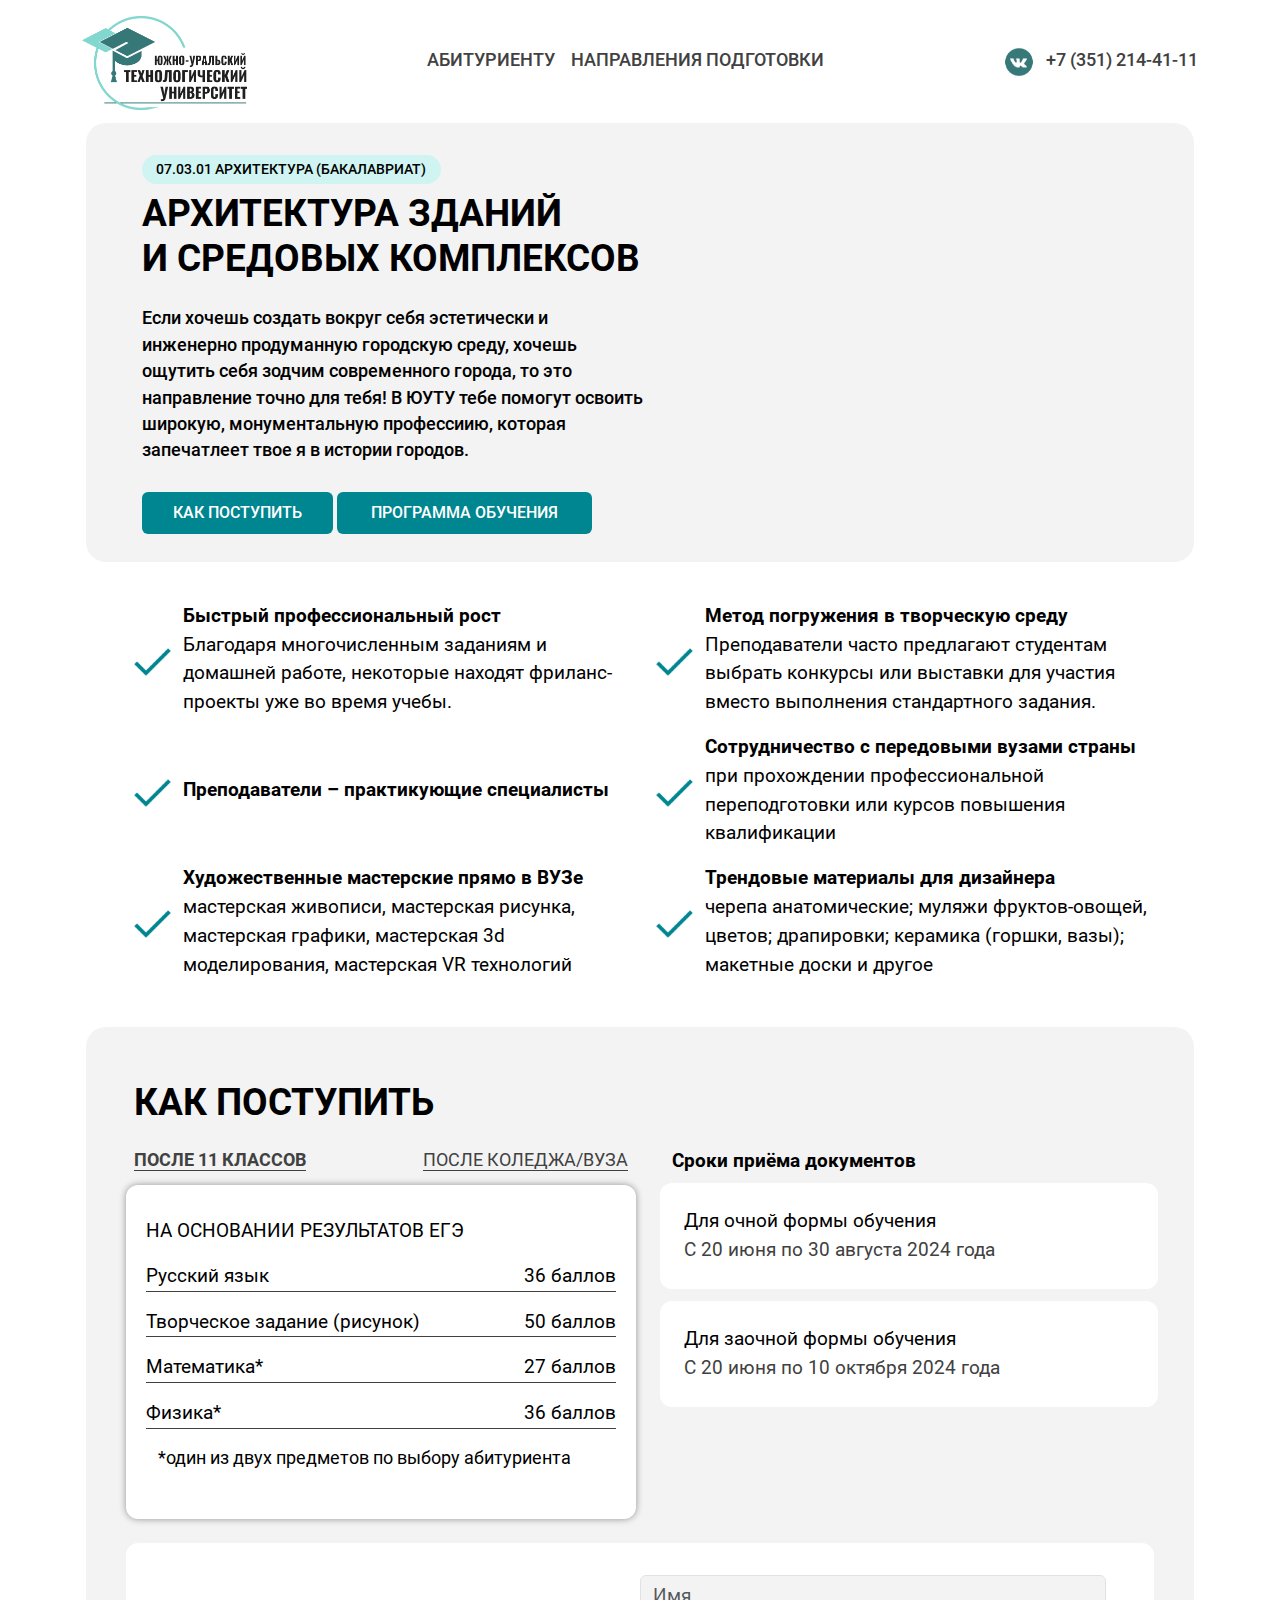
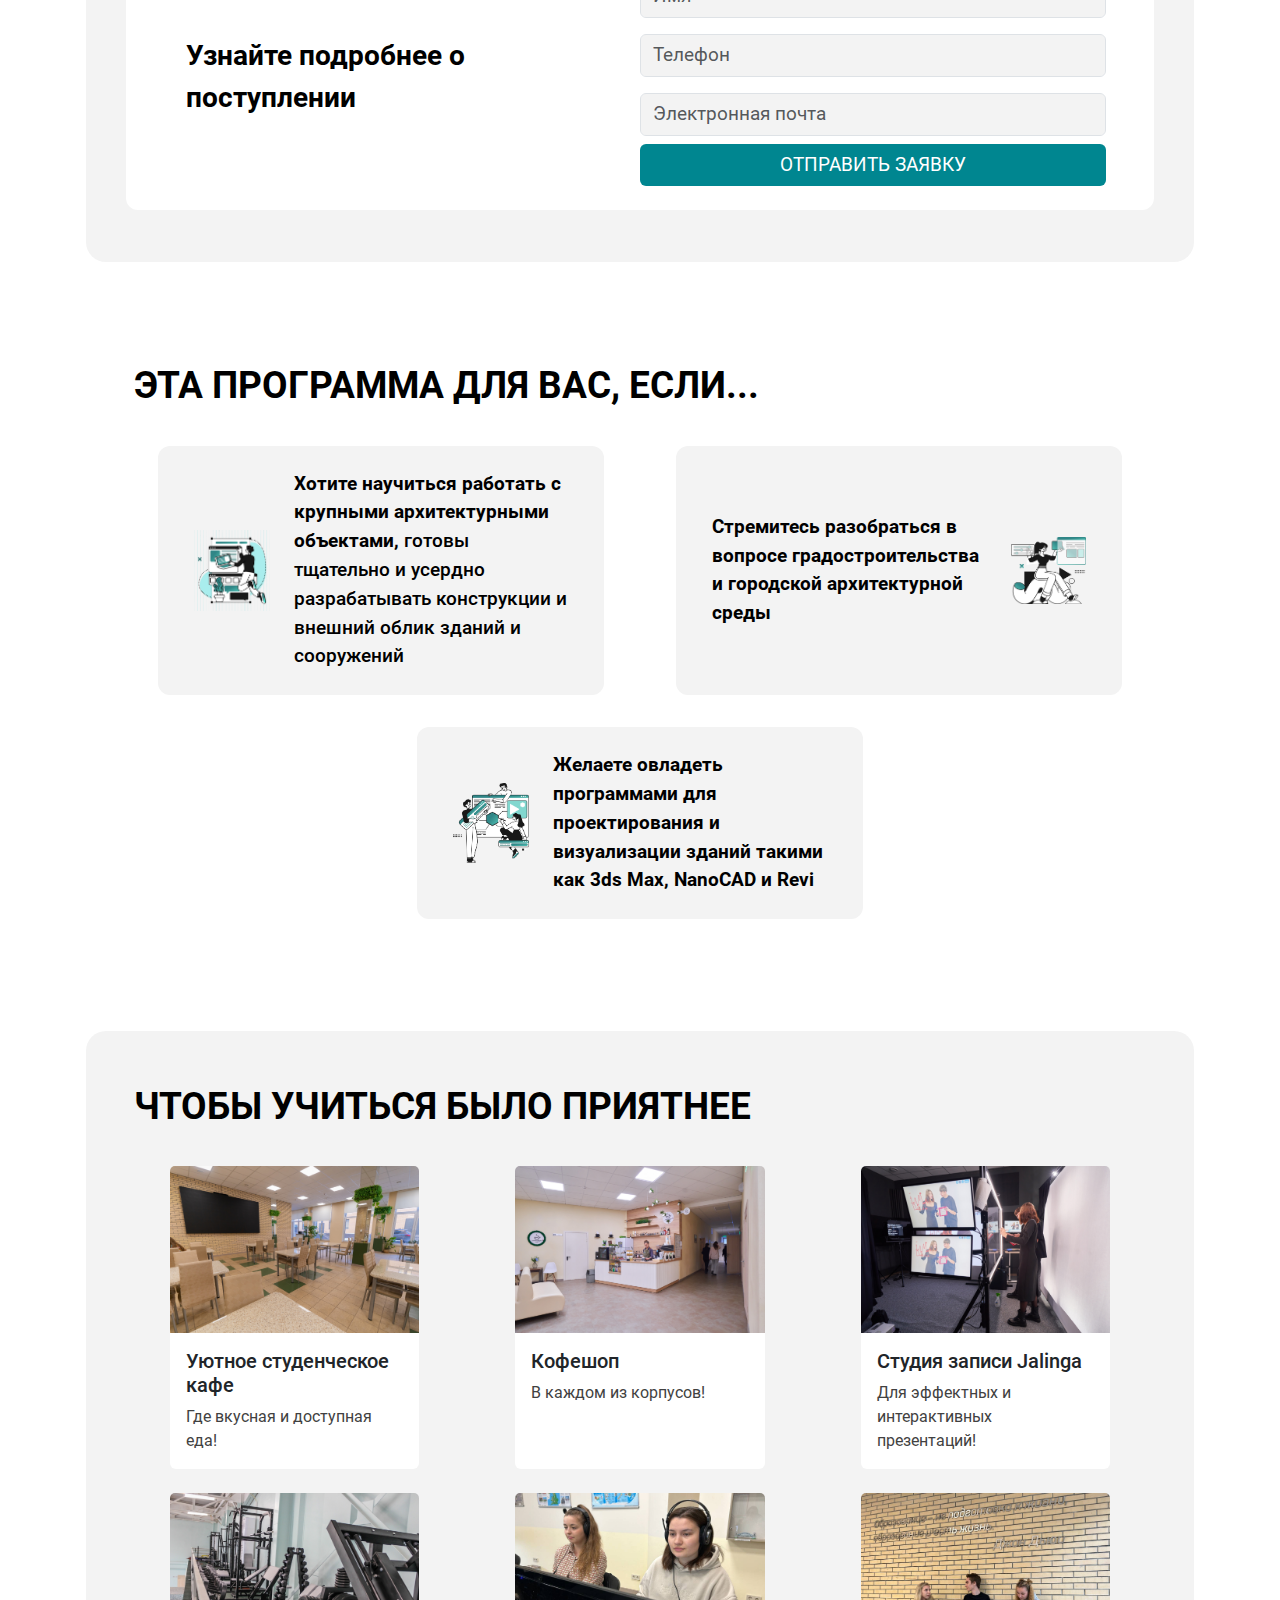
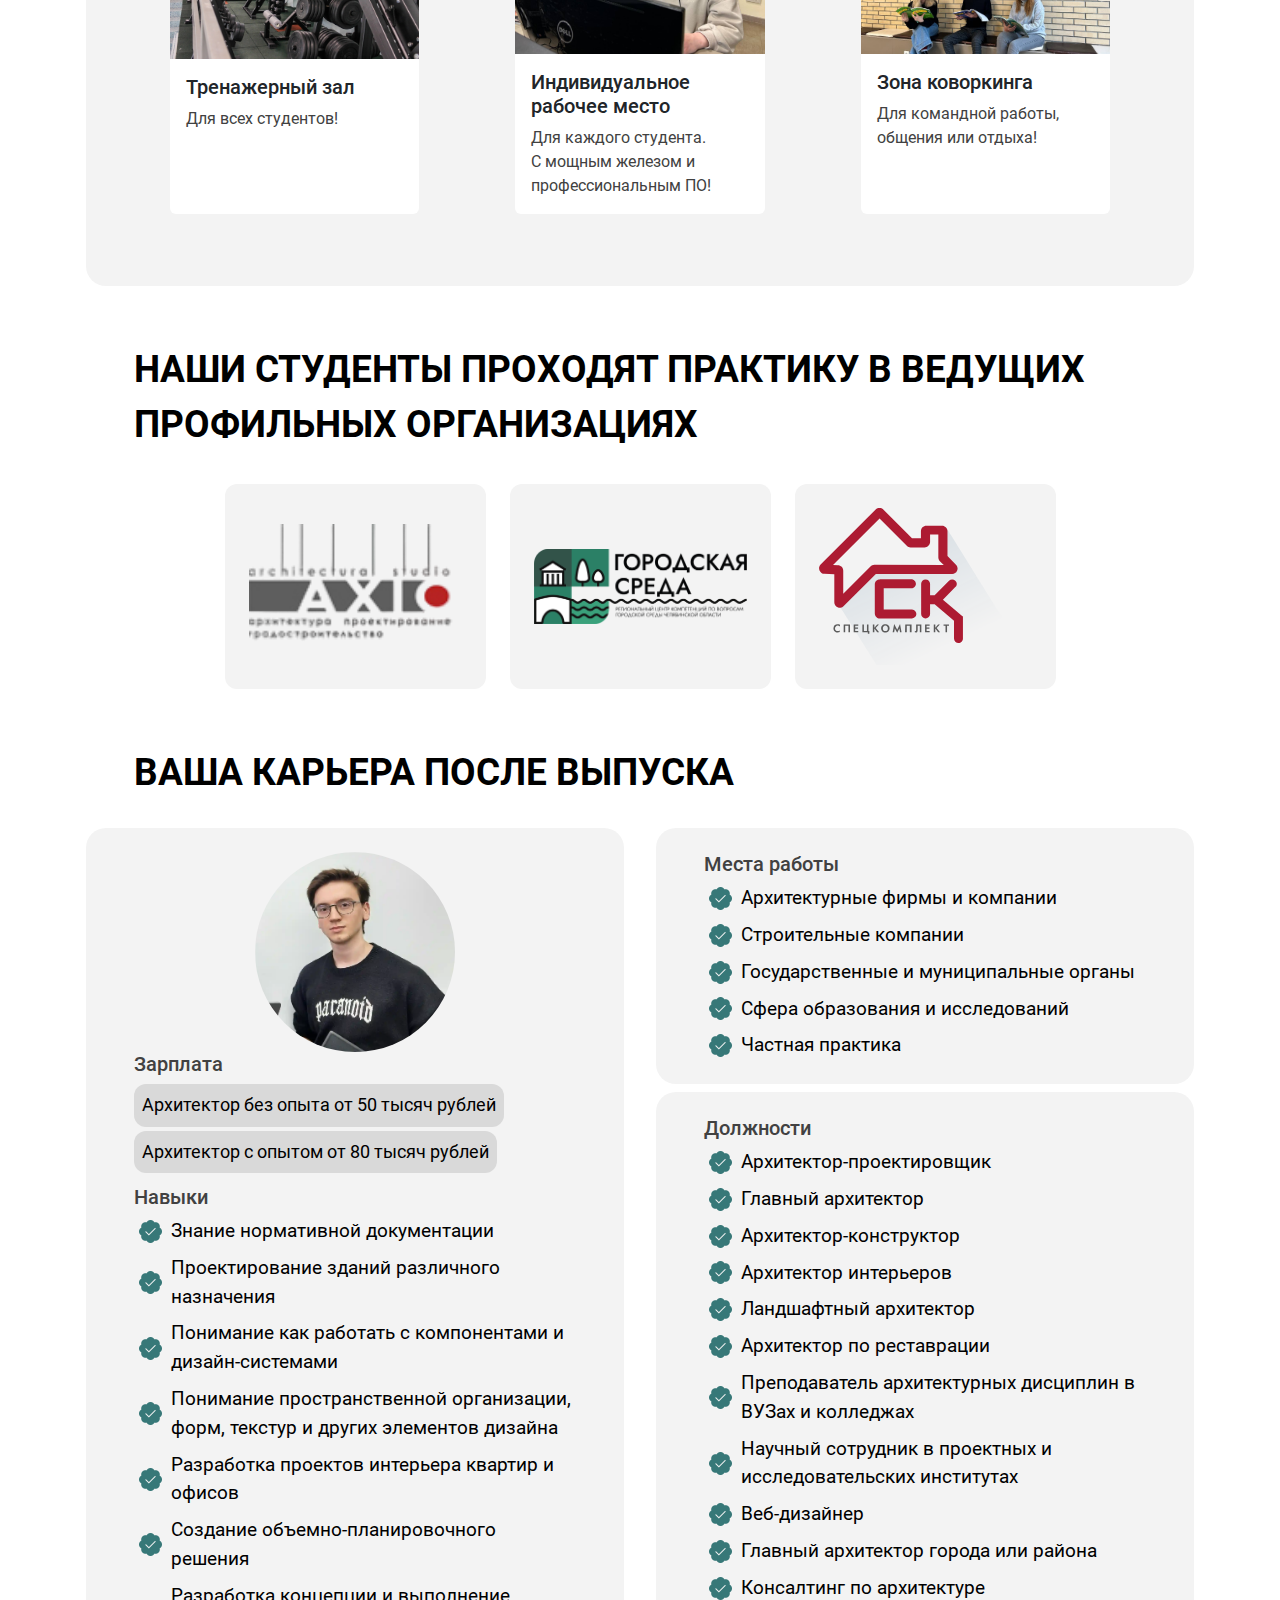
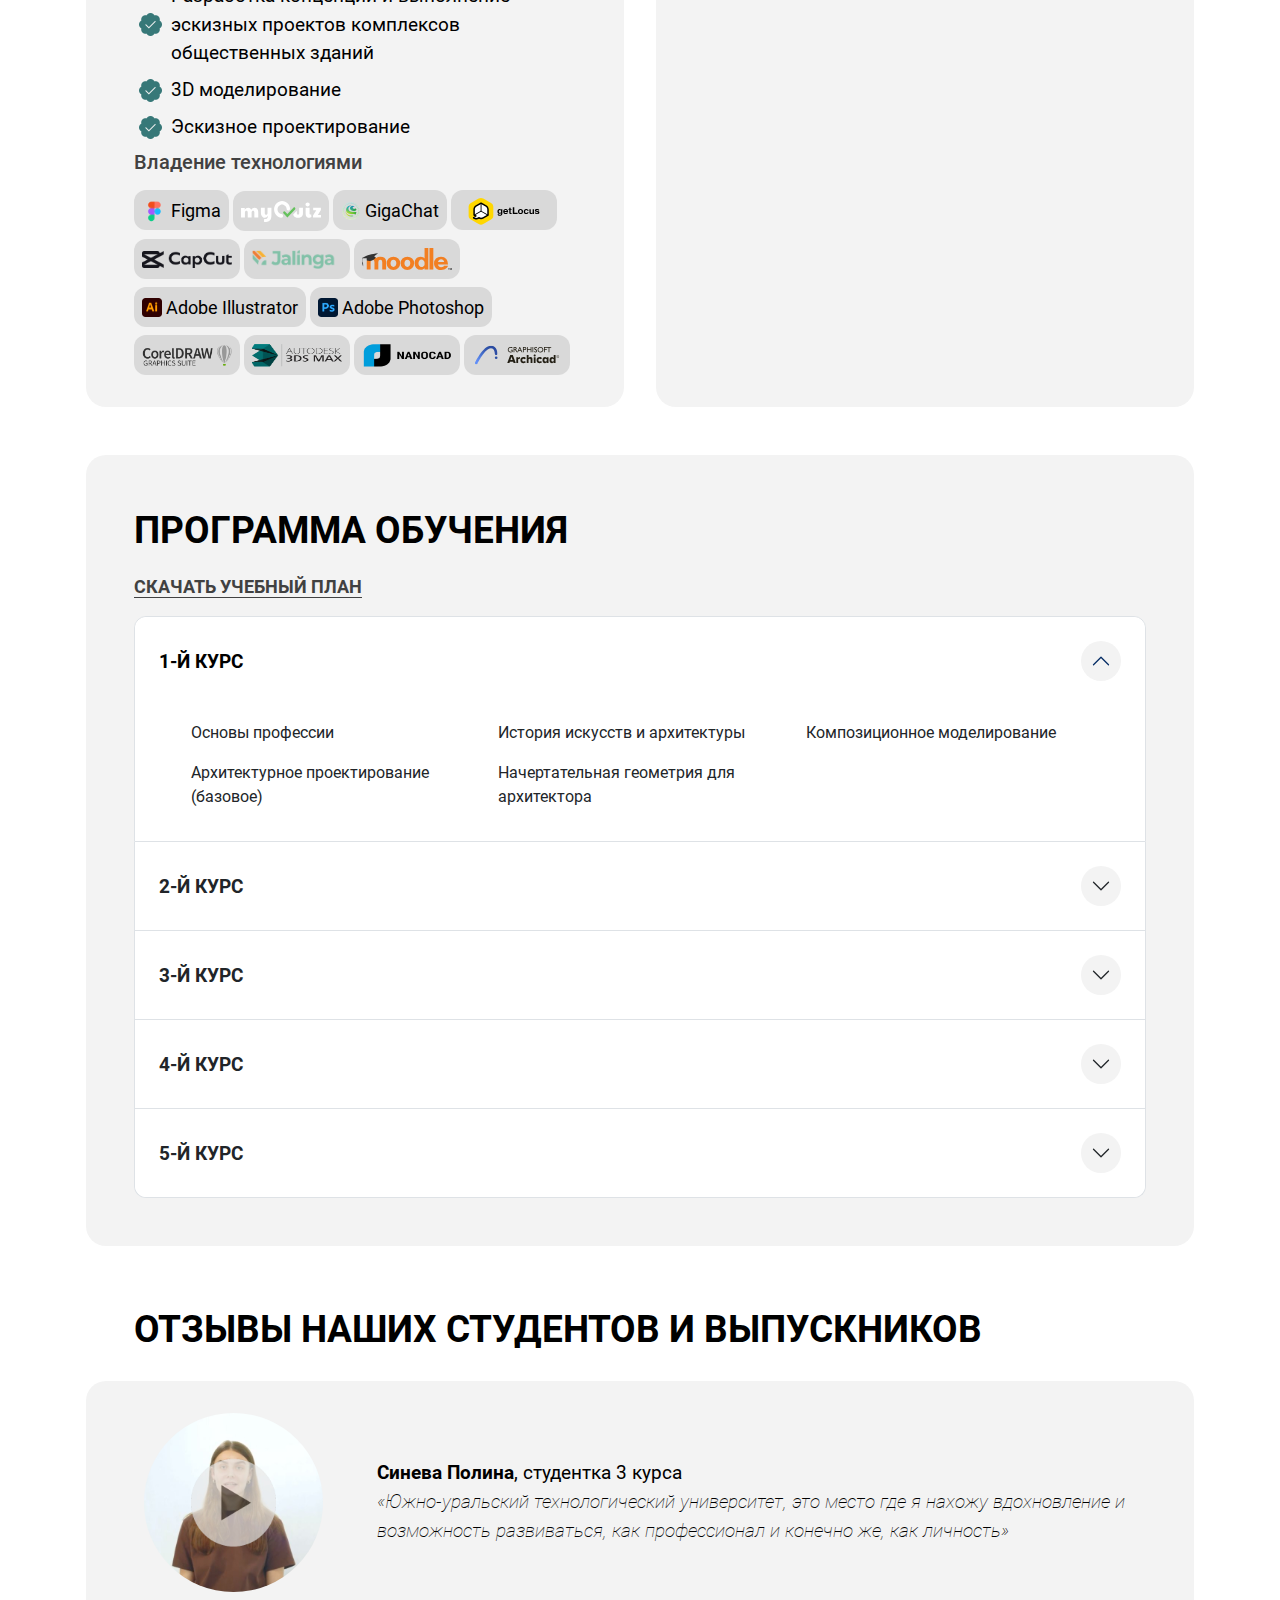
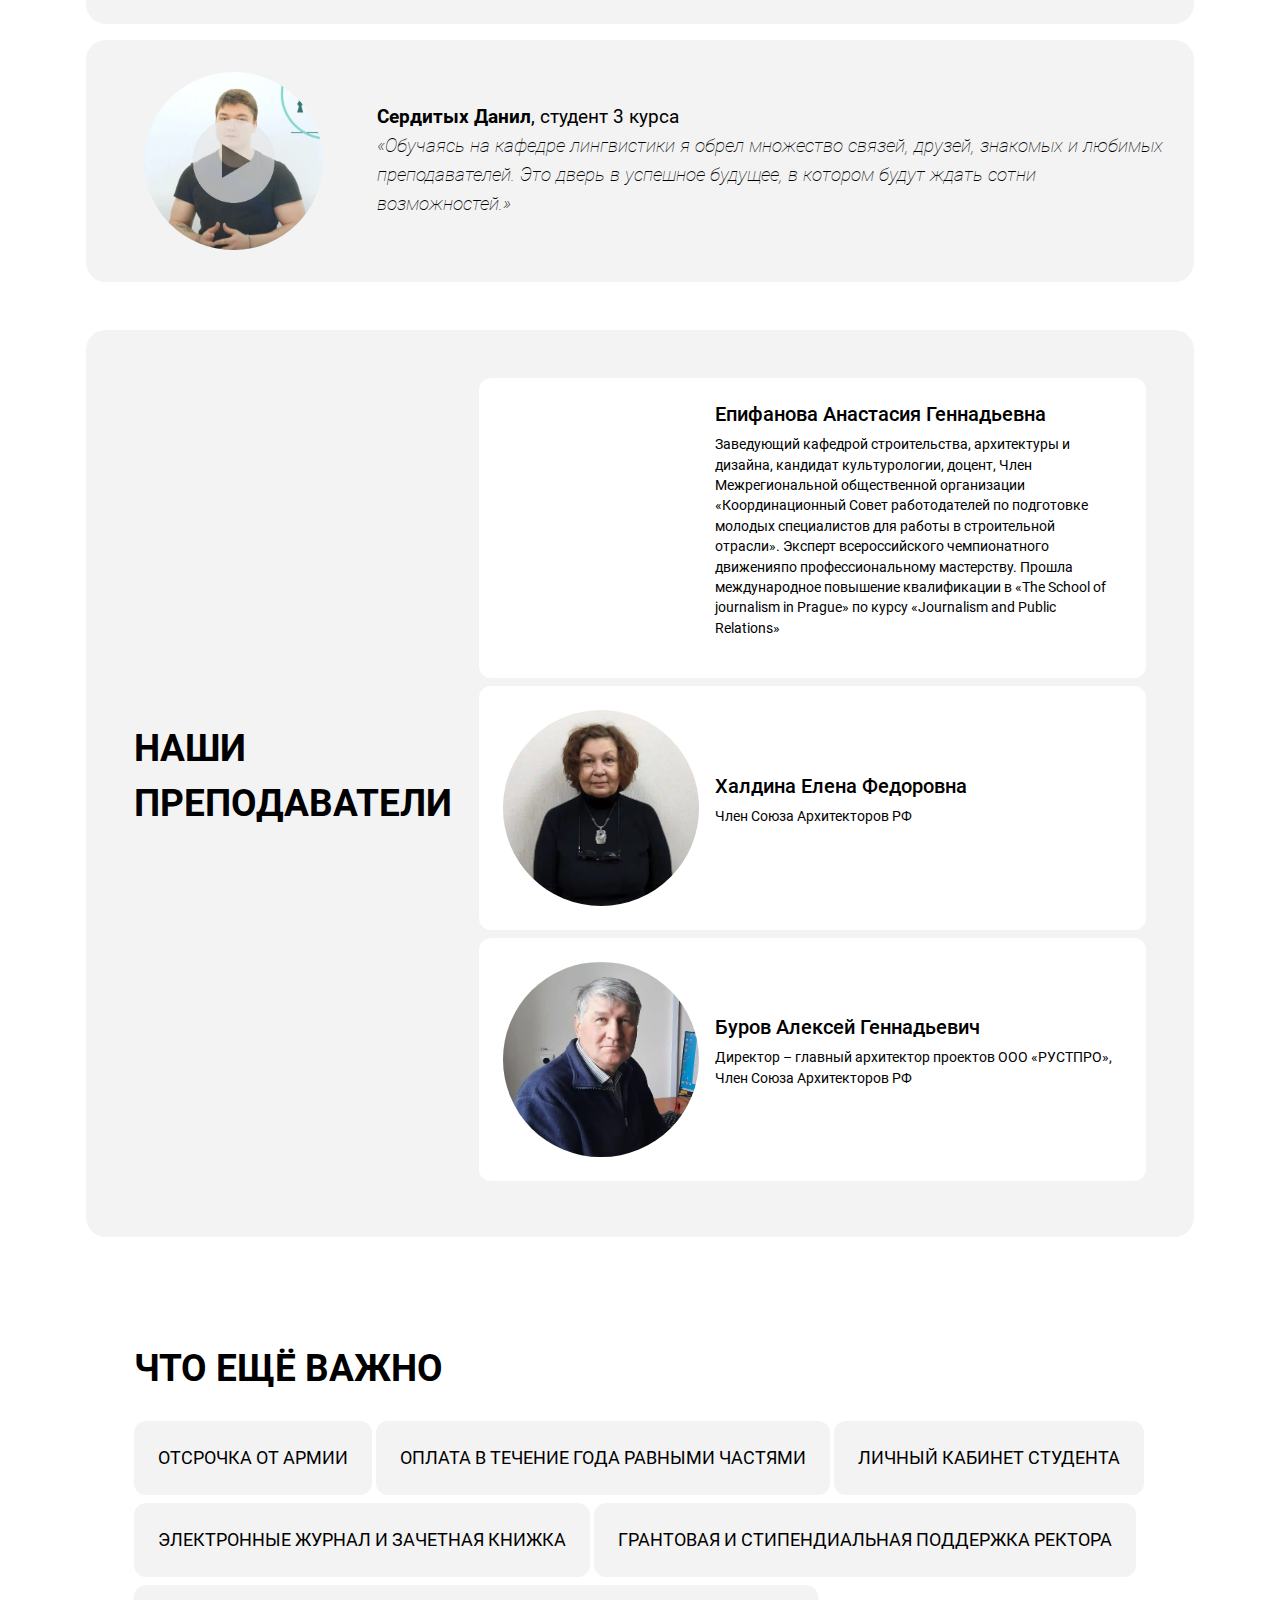
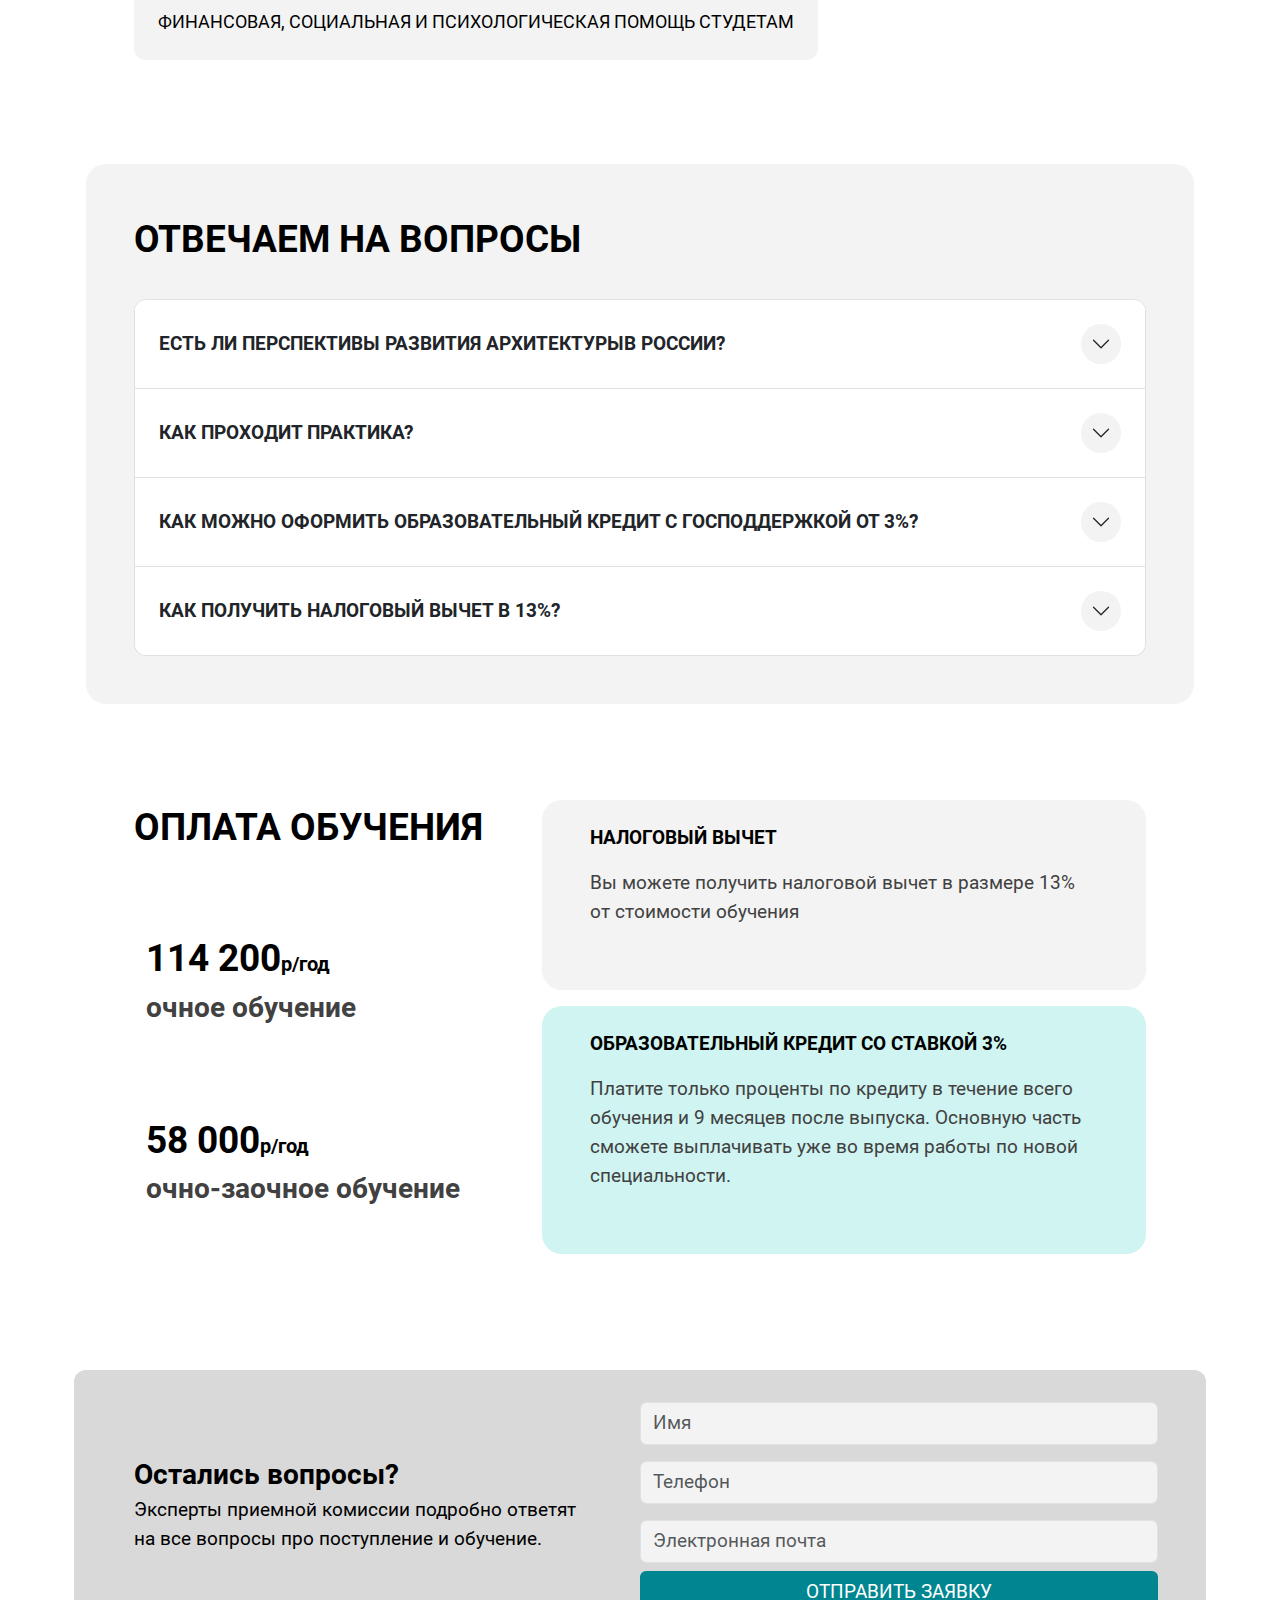
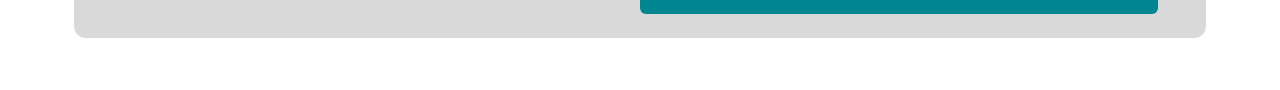
==== commit 8793c01f: "Add disign" ====
--- a/architecture/index.html
+++ b/architecture/index.html
@@ -1159,20 +1159,7 @@
                 </div>
               </div>
             </div>
-            <div class="accordion-item">
-              <h2 class="accordion-header">
-                <button class="accordion-button collapsed fs-6-5-suut fw-bold text-transform-uppercase p-4"
-                  type="button" data-bs-toggle="collapse" data-bs-target="#collapseTwoFAQ" aria-expanded="false"
-                  aria-controls="collapseTwoFAQ">
-                  Как сделать перерыв в учебе или перенети дедлайн?
-                </button>
-              </h2>
-              <div id="collapseTwoFAQ" class="accordion-collapse collapse" data-bs-parent="#accordionBlockFAQ">
-                <div class="accordion-body">
-                  <div class="row mx-auto px-4">??????</div>
-                </div>
-              </div>
-            </div>
+           
             <div class="accordion-item">
               <h2 class="accordion-header">
                 <button class="accordion-button collapsed fs-6-5-suut fw-bold text-transform-uppercase p-4"
@@ -1197,20 +1184,7 @@
                 </div>
               </div>
             </div>
-            <div class="accordion-item">
-              <h2 class="accordion-header">
-                <button class="accordion-button collapsed fs-6-5-suut fw-bold text-transform-uppercase p-4"
-                  type="button" data-bs-toggle="collapse" data-bs-target="#collapseFourFAQ" aria-expanded="false"
-                  aria-controls="collapseFourFAQ">
-                  Как я смогу получить диплом о профессиональной переподготовке за период обучения?
-                </button>
-              </h2>
-              <div id="collapseFourFAQ" class="accordion-collapse collapse" data-bs-parent="#accordionBlockFAQ">
-                <div class="accordion-body">
-                  <div class="row mx-auto px-4">??????</div>
-                </div>
-              </div>
-            </div>
+            
             <div class="accordion-item">
               <h2 class="accordion-header">
                 <button class="accordion-button collapsed fs-6-5-suut fw-bold text-transform-uppercase p-4"
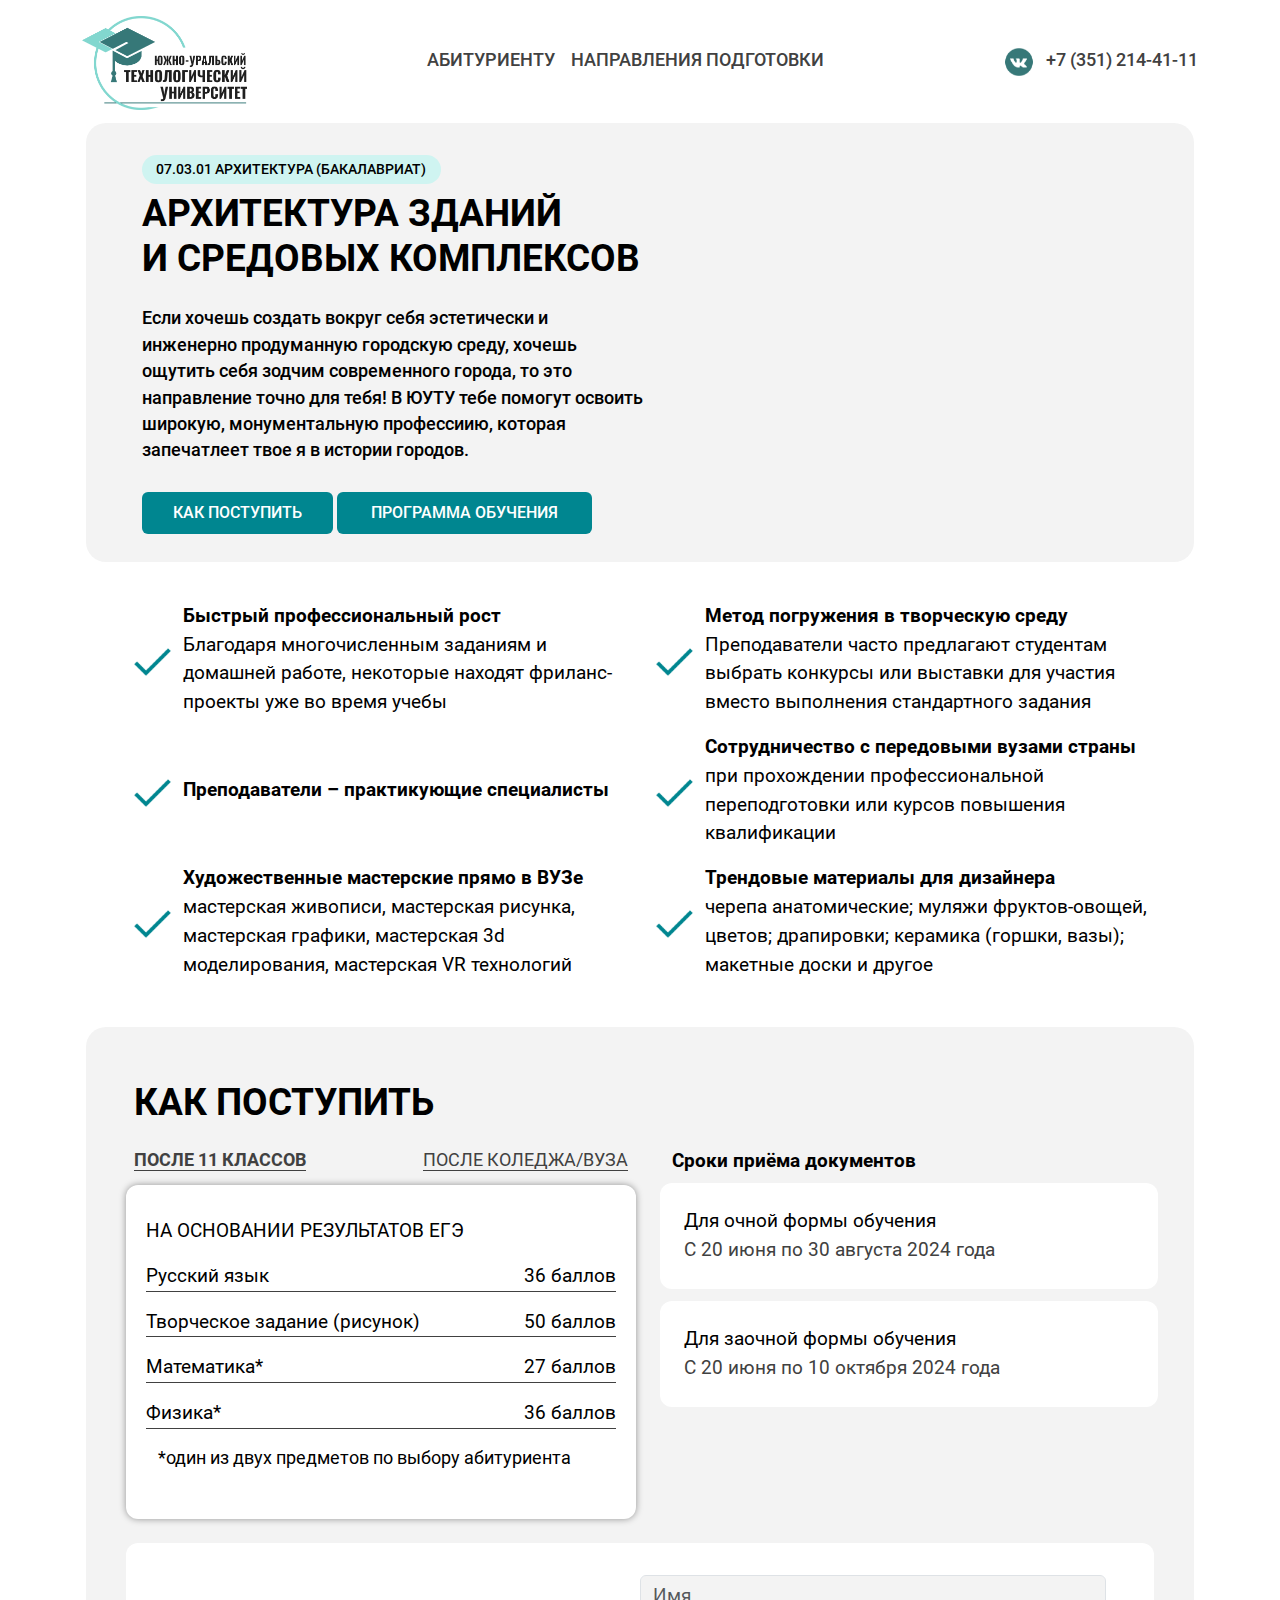
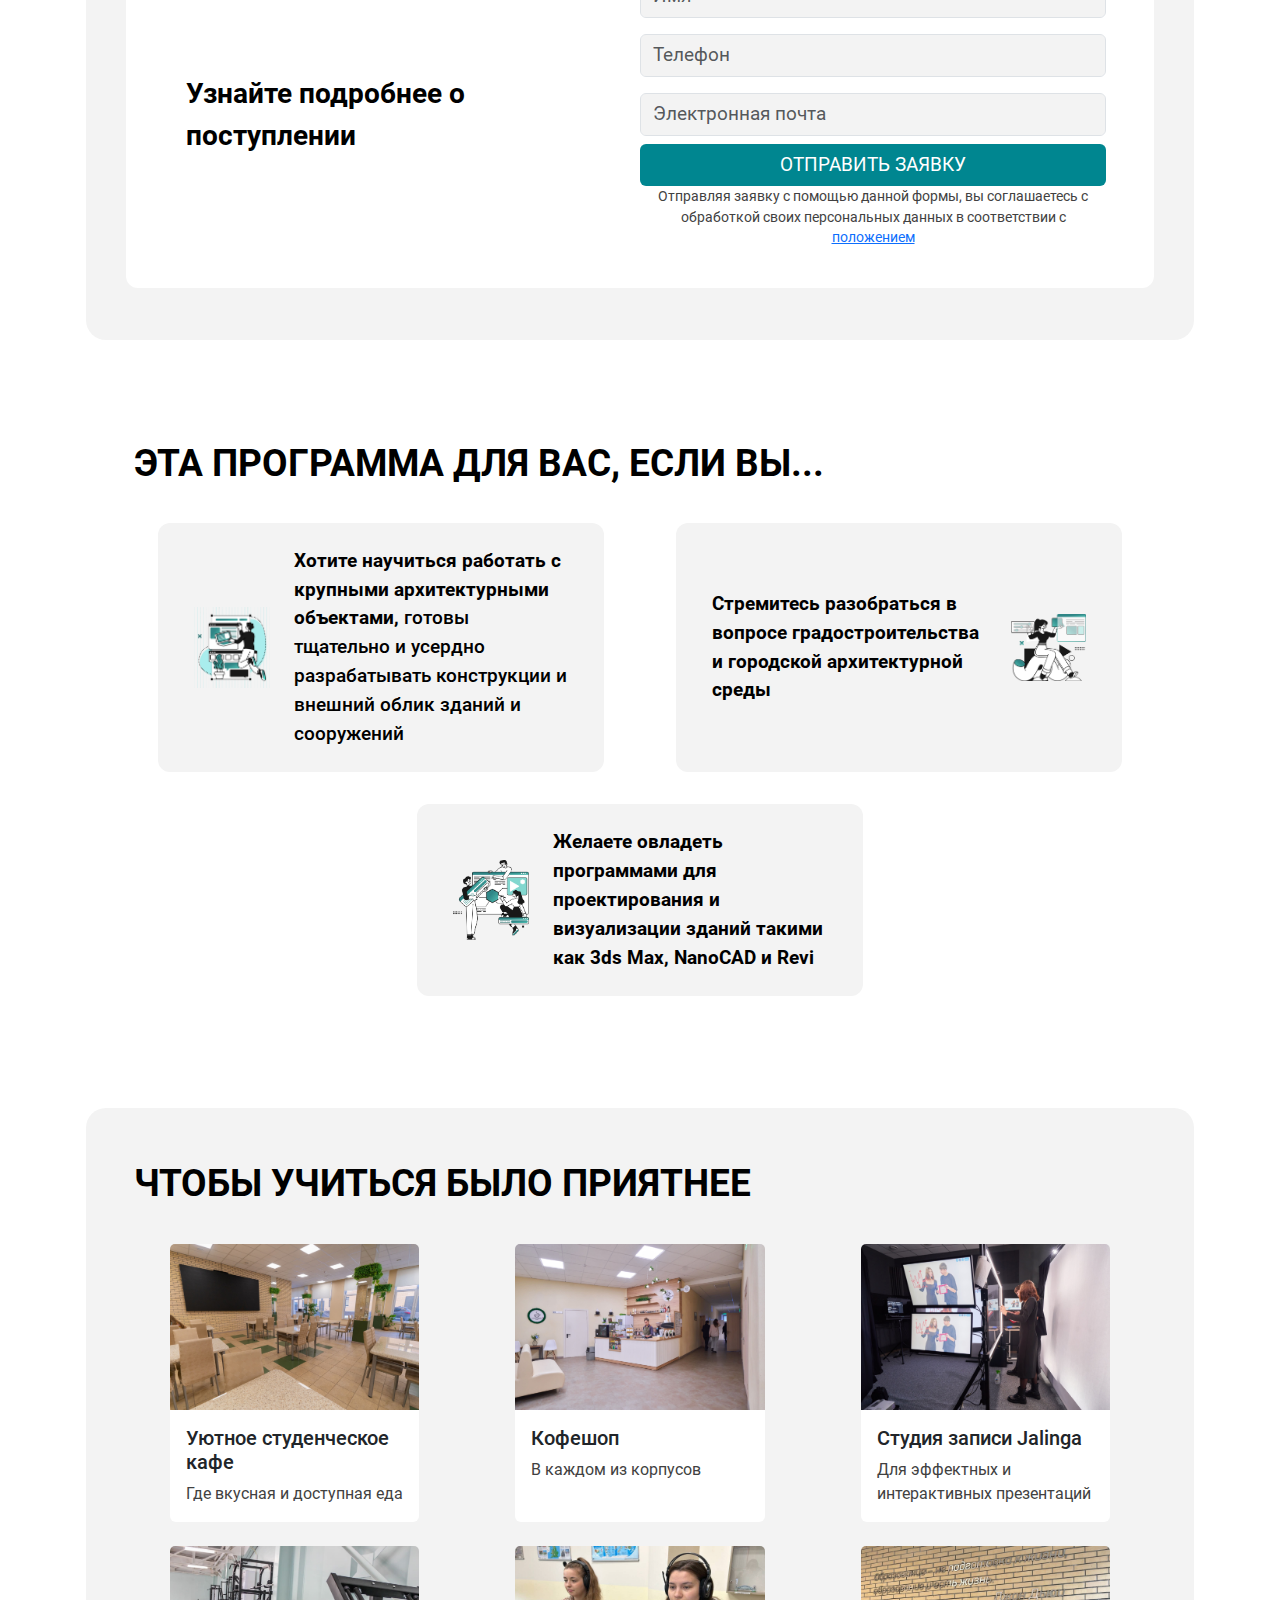
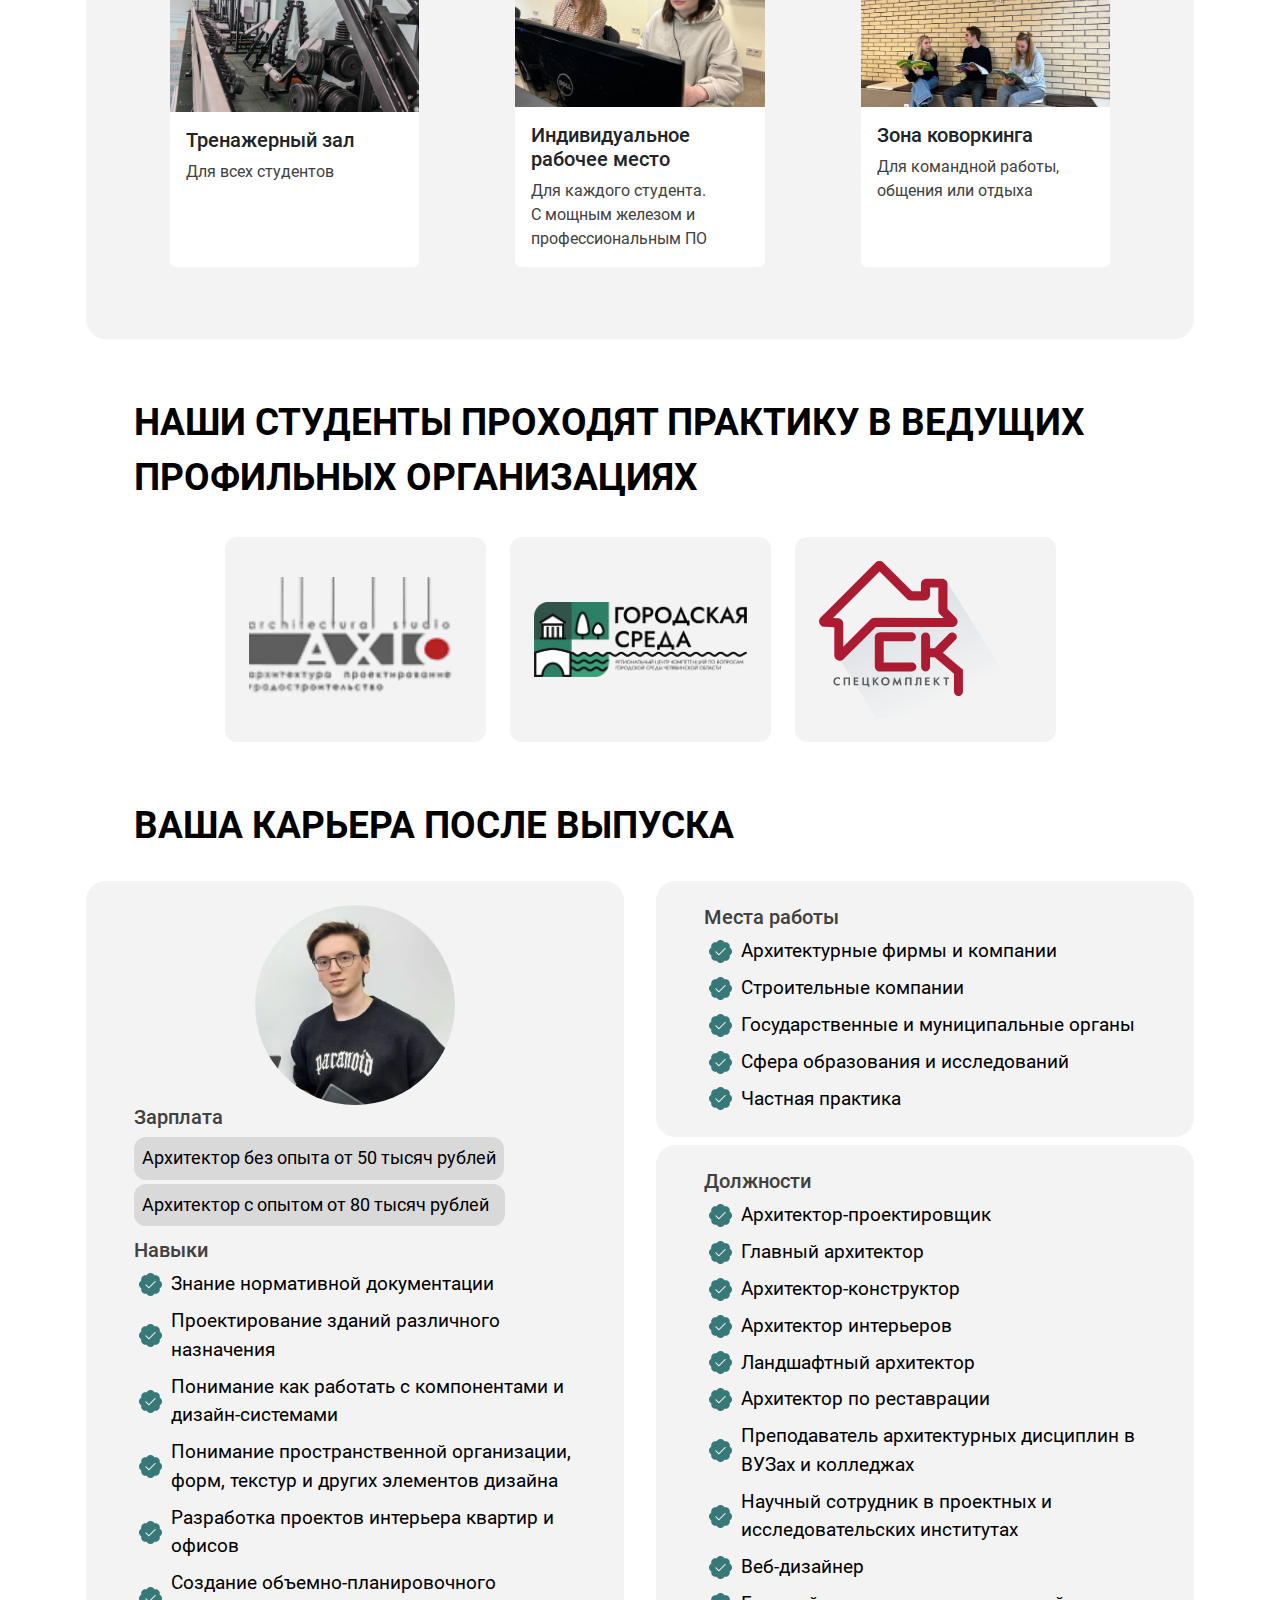
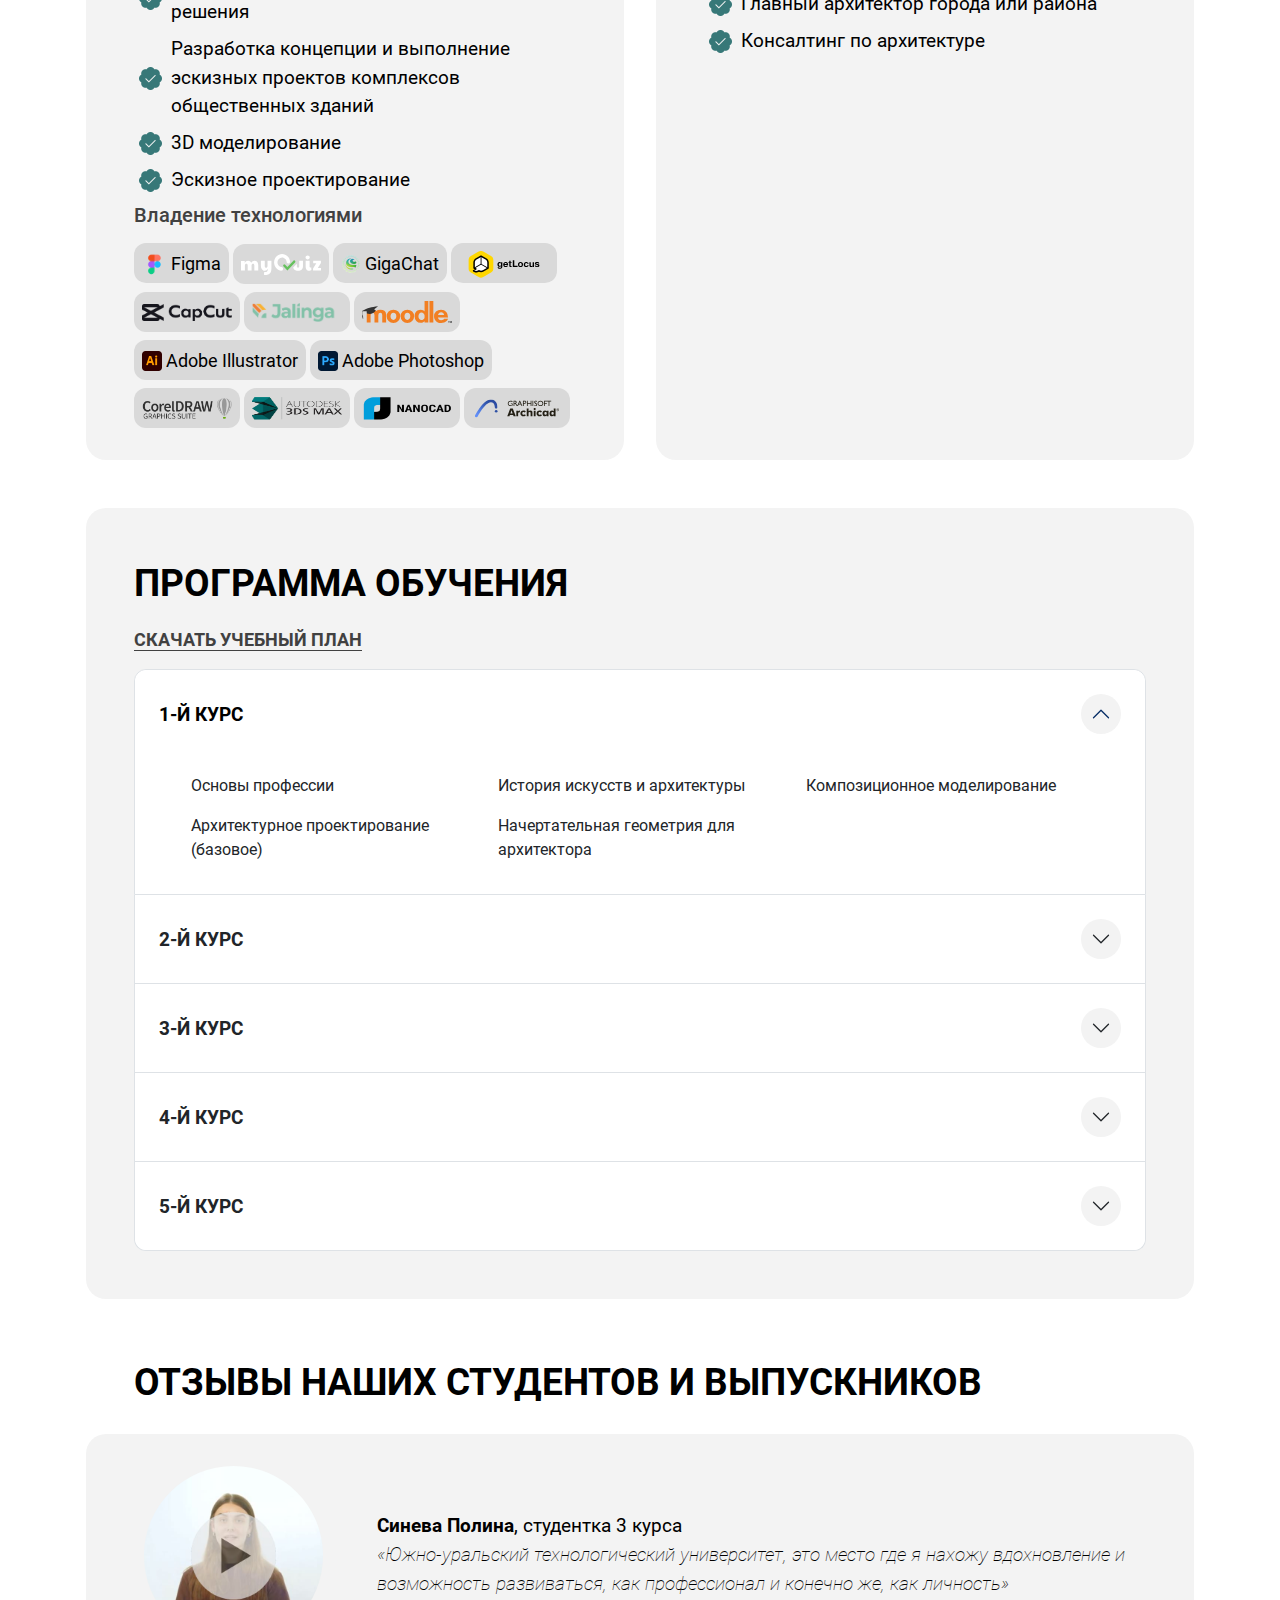
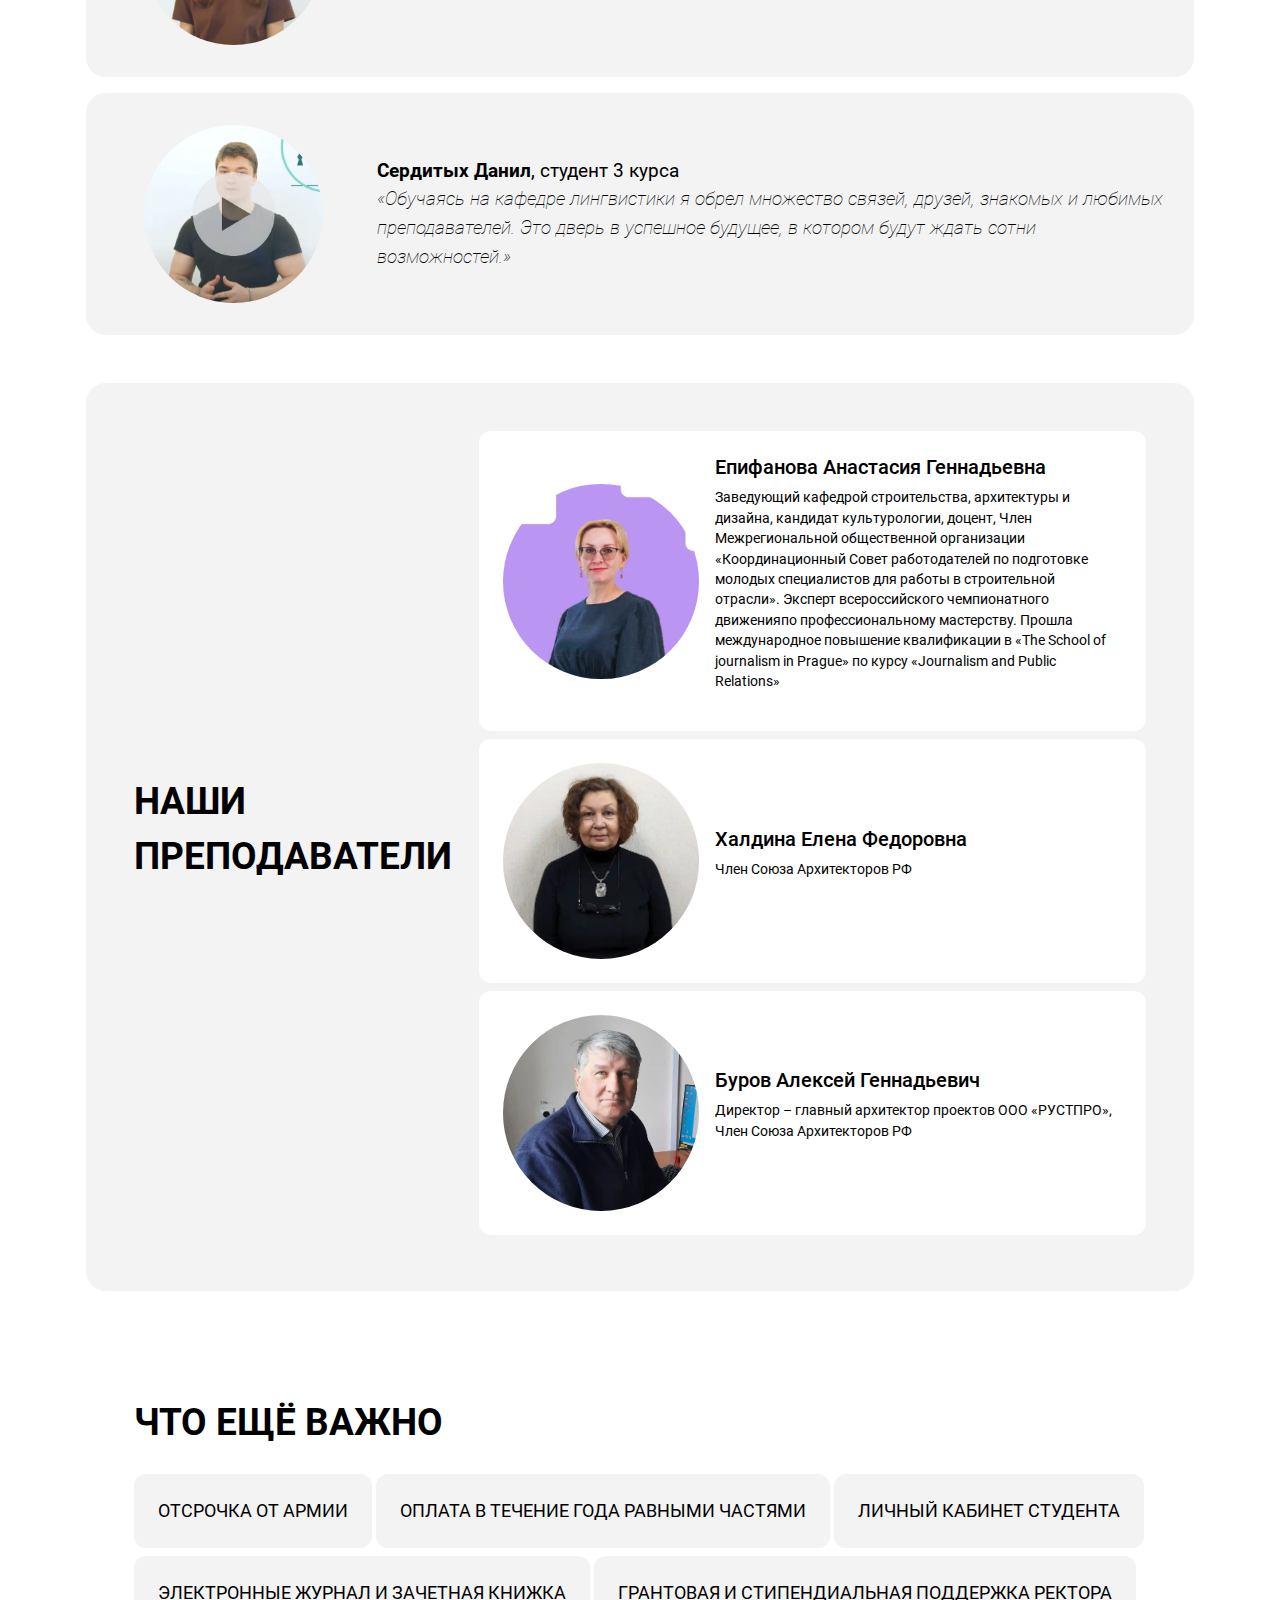
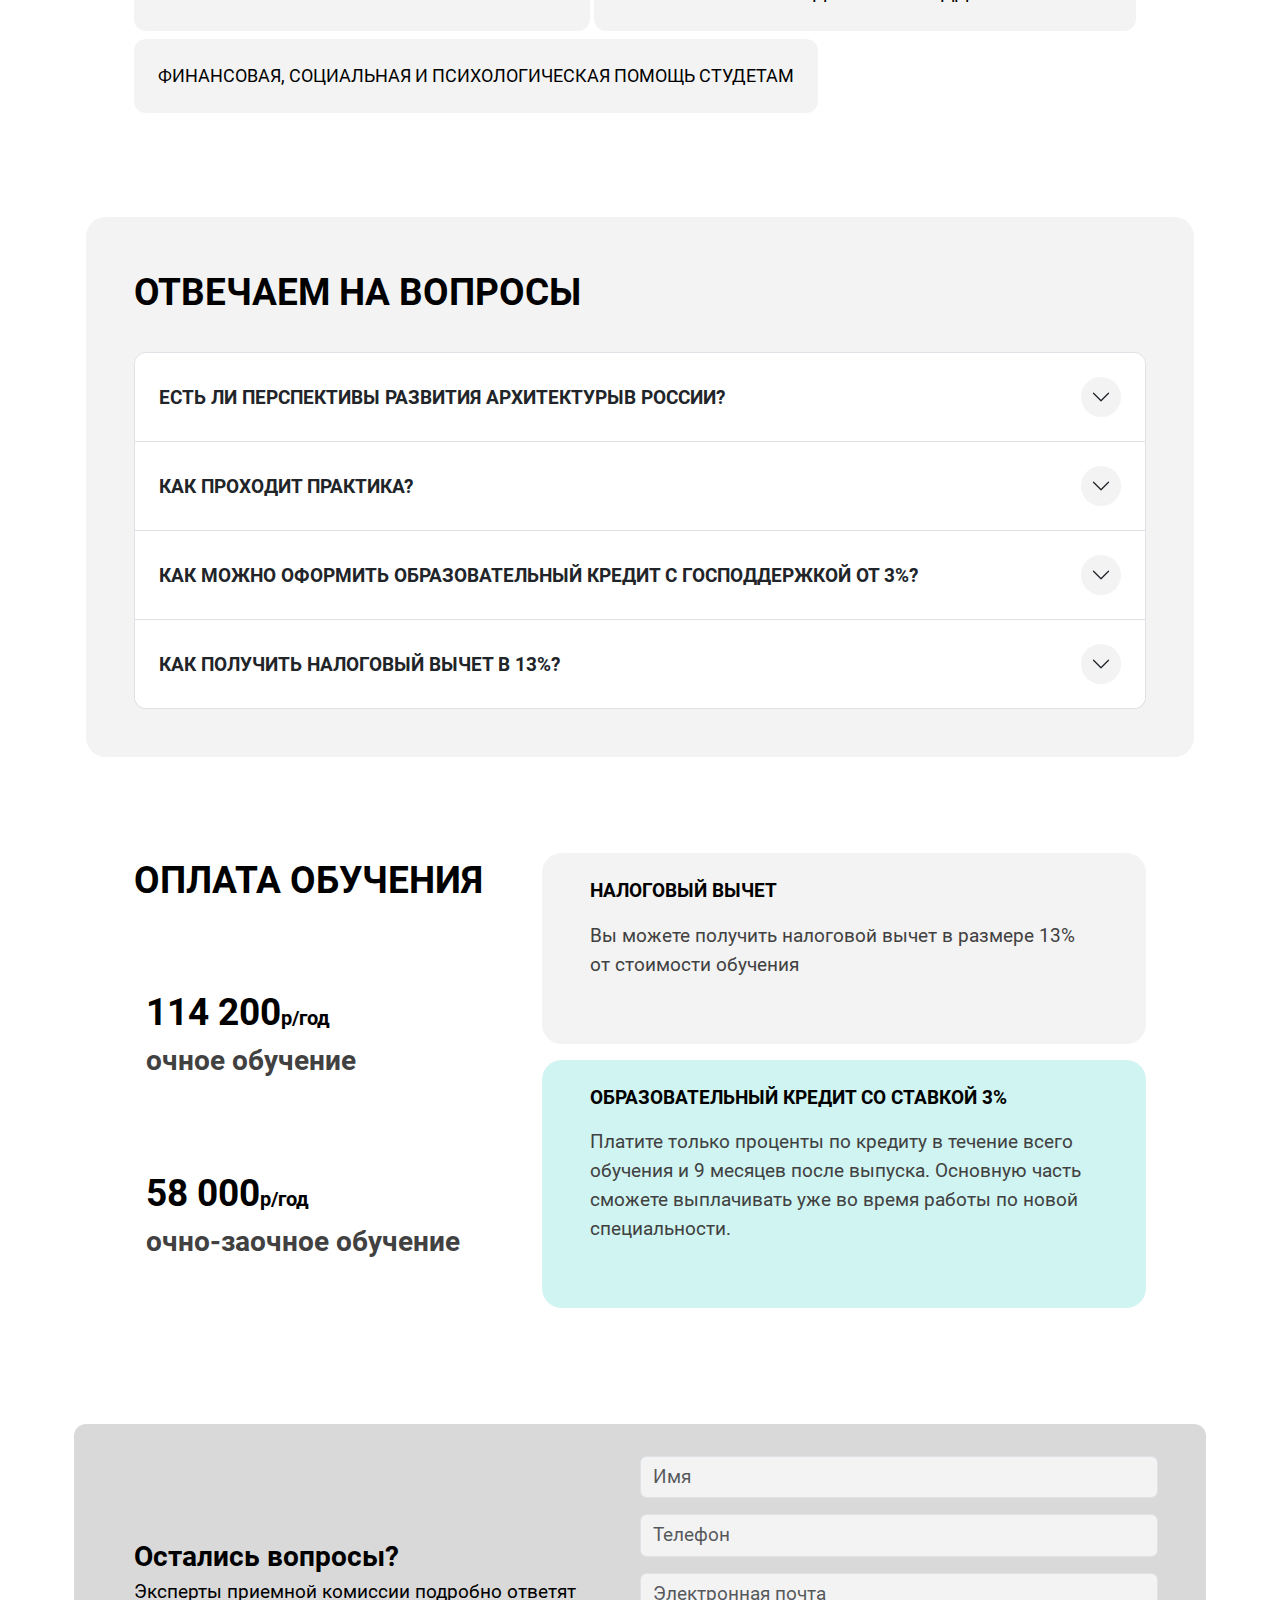
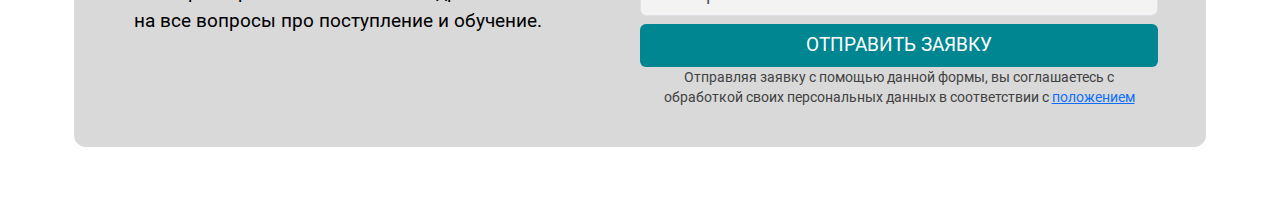
==== commit e078c995: "new program" ====
--- a/architecture/index.html
+++ b/architecture/index.html
@@ -63,7 +63,7 @@
                 target="_blank">Абитуриенту</a>
             </li>
             <li class="nav-item border-bottom-animation">
-              <a class="nav-link fs-7-suut text-dark-suut text-medium-suut text-transform-uppercase" href="/"
+              <a class="nav-link fs-7-suut text-dark-suut text-medium-suut text-transform-uppercase" href="https://www.inueco.ru/abiturientu/speczialnosti_i_napravleniya_podgotovki/"
                 target="">Направления подготовки</a>
             </li>
           </ul>
@@ -132,7 +132,7 @@
           <p class="m-0 ms-2 align-self-center fs-6-5-suut">
             <span class="fw-bold">Быстрый профессиональный рост</span>
             <br />
-            Благодаря многочисленным заданиям и домашней работе, некоторые находят фриланс-проекты уже во время учебы.
+            Благодаря многочисленным заданиям и домашней работе, некоторые находят фриланс-проекты уже во время учебы
           </p>
         </div>
         <div class="plus-specialization_block mt-3 col-11 col-lg-6 d-flex">
@@ -141,7 +141,7 @@
             <span class="fw-bold">Метод погружения в творческую среду</span>
             <br />
             Преподаватели часто предлагают студентам выбрать конкурсы или выставки для участия вместо выполнения
-            стандартного задания.
+            стандартного задания
           </p>
         </div>
         <div class="plus-specialization_block mt-3 col-11 col-lg-6 d-flex">
@@ -352,6 +352,9 @@
                 <button class="btn btn-primary-suut fs-6-5-suut text-transform-uppercase">
                   Отправить заявку
                 </button>
+                <p class="fs-8-suut text-dark-suut"> Отправляя заявку с помощью данной формы, вы соглашаетесь с обработкой своих персональных данных в соответствии с 
+                  <a href="https://www.inueco.ru/files/sveden/files/document/zachitaPD.pdf"> положением</a>
+                </p>
               </form>
             </div>
           </div>
@@ -366,7 +369,7 @@
       <div class="mx-1 wrapper px-3 px-lg-4 px-xl-5 py-4 py-xl-5">
         <div class="row">
           <p class="fs-1-suut fw-bold text-transform-uppercase">
-            Эта программа для вас, если...
+            Эта программа для вас, если вы...
           </p>
         </div>
         <div class="row justify-content-center">
@@ -434,7 +437,7 @@
               <div class="card-body">
                 <h5 class="card-title" id="notComfortableStudentsCaffe">Уютное студенческое кафе</h5>
                 <p class="card-text text-dark-suut">
-                  Где вкусная и доступная еда!
+                  Где вкусная и доступная еда
                 </p>
               </div>
             </div>
@@ -445,7 +448,7 @@
               <img src="./img/cafe.jpg" class="card-img-top" id="notCoffeShop" alt="..." />
               <div class="card-body">
                 <h5 class="card-title" id="notCoffeShopText">Кофешоп</h5>
-                <p class="card-text text-dark-suut">В каждом из корпусов!</p>
+                <p class="card-text text-dark-suut">В каждом из корпусов</p>
               </div>
             </div>
           </div>
@@ -456,7 +459,7 @@
               <div class="card-body">
                 <h5 class="card-title">Студия записи Jalinga</h5>
                 <p class="card-text text-dark-suut">
-                  Для эффектных и интерактивных презентаций!
+                  Для эффектных и интерактивных презентаций
                 </p>
               </div>
             </div>
@@ -467,7 +470,7 @@
               <img src="./img/tSxKVfmH9n8.jpg" class="card-img-top" alt="..." />
               <div class="card-body">
                 <h5 class="card-title">Тренажерный зал</h5>
-                <p class="card-text text-dark-suut">Для всех студентов!</p>
+                <p class="card-text text-dark-suut">Для всех студентов</p>
               </div>
             </div>
           </div>
@@ -477,7 +480,7 @@
               <img src="./img/lingphone.jpg" class="card-img-top" alt="..." />
               <div class="card-body">
                 <h5 class="card-title">Индивидуальное рабочее место</h5>
-                <p class="card-text text-dark-suut">Для каждого студента. <br> С мощным железом и профессиональным ПО!
+                <p class="card-text text-dark-suut">Для каждого студента. <br> С мощным железом и профессиональным ПО
                 </p>
               </div>
             </div>
@@ -488,7 +491,7 @@
               <img src="./img/cowork.jpg" class="card-img-top" alt="..." />
               <div class="card-body">
                 <h5 class="card-title">Зона коворкинга</h5>
-                <p class="card-text text-dark-suut">Для командной работы, общения или отдыха!</p>
+                <p class="card-text text-dark-suut">Для командной работы, общения или отдыха</p>
               </div>
             </div>
           </div>
@@ -563,7 +566,7 @@
                   </p>
                 </div>
                 <div class="wrapper-inner mb-1">
-                  <p class="fs-7-suut m-0 p-2 d-inline-block background-color-gray-dark border-suut-12">
+                  <p class="fs-7-suut m-0 p-2 pe-3 d-inline-block background-color-gray-dark border-suut-12">
                     Архитектор с опытом от 80 тысяч рублей
                   </p>
                 </div>
@@ -1027,7 +1030,7 @@
           <div class="col-12 col-md-7 col-lg-8">
             <div class="d-flex wrapper-inner background-color-white px-2 px-lg-2 px-xl-3 py-2 py-xl-3 mb-2">
               <div class="col-4 my-auto">
-                <img src="./img/sea.jpg" class="p-2" style="border-radius: 50%" width="100%" alt="" />
+                <img src="./img/eag.webp" class="p-2" style="border-radius: 50%" width="100%" alt="" />
               </div>
               <div class="col-8 my-auto p-2">
                 <h5>Епифанова Анастасия Геннадьевна</h5>
@@ -1311,6 +1314,9 @@
               <button class="btn btn-primary-suut fs-6-5-suut text-transform-uppercase">
                 Отправить заявку
               </button>
+              <p class="fs-8-suut text-dark-suut"> Отправляя заявку с помощью данной формы, вы соглашаетесь с обработкой своих персональных данных в соответствии с 
+                <a href="https://www.inueco.ru/files/sveden/files/document/zachitaPD.pdf"> положением</a>
+              </p>
             </form>
           </div>
         </div>
